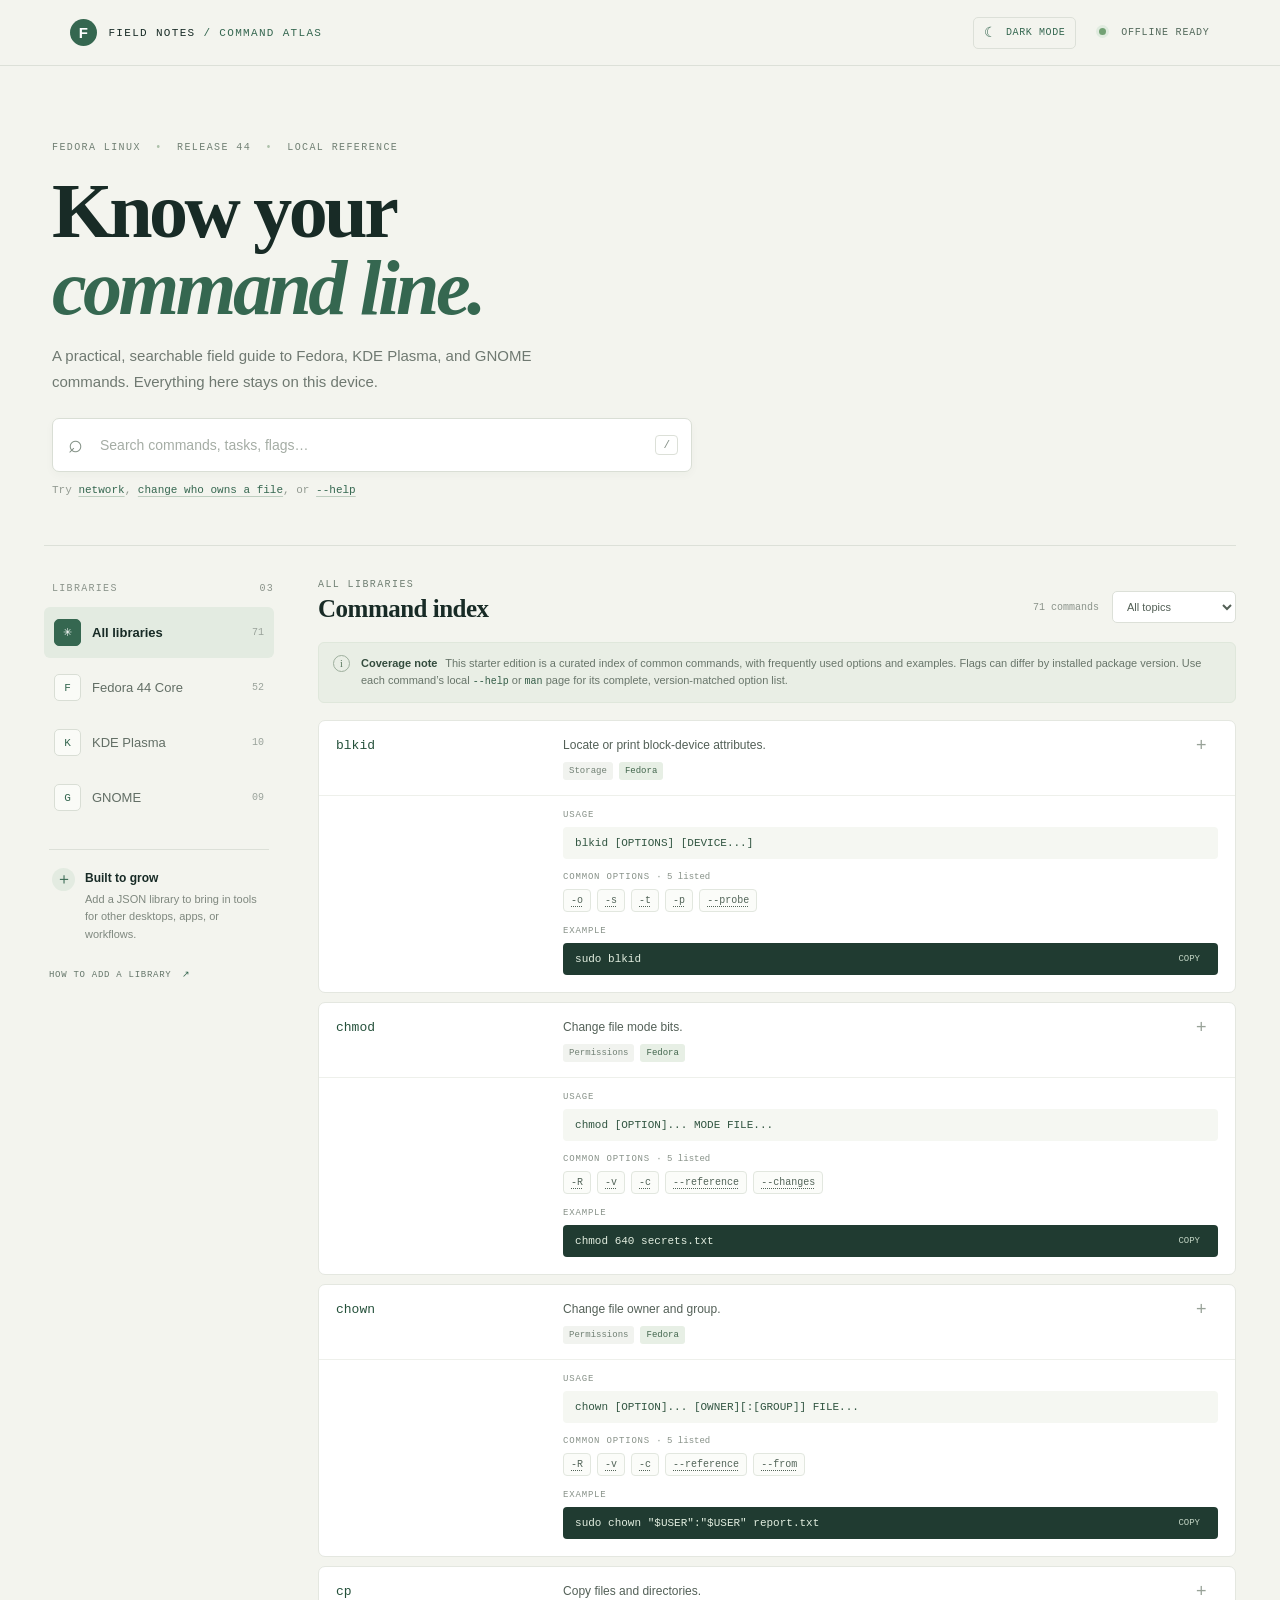
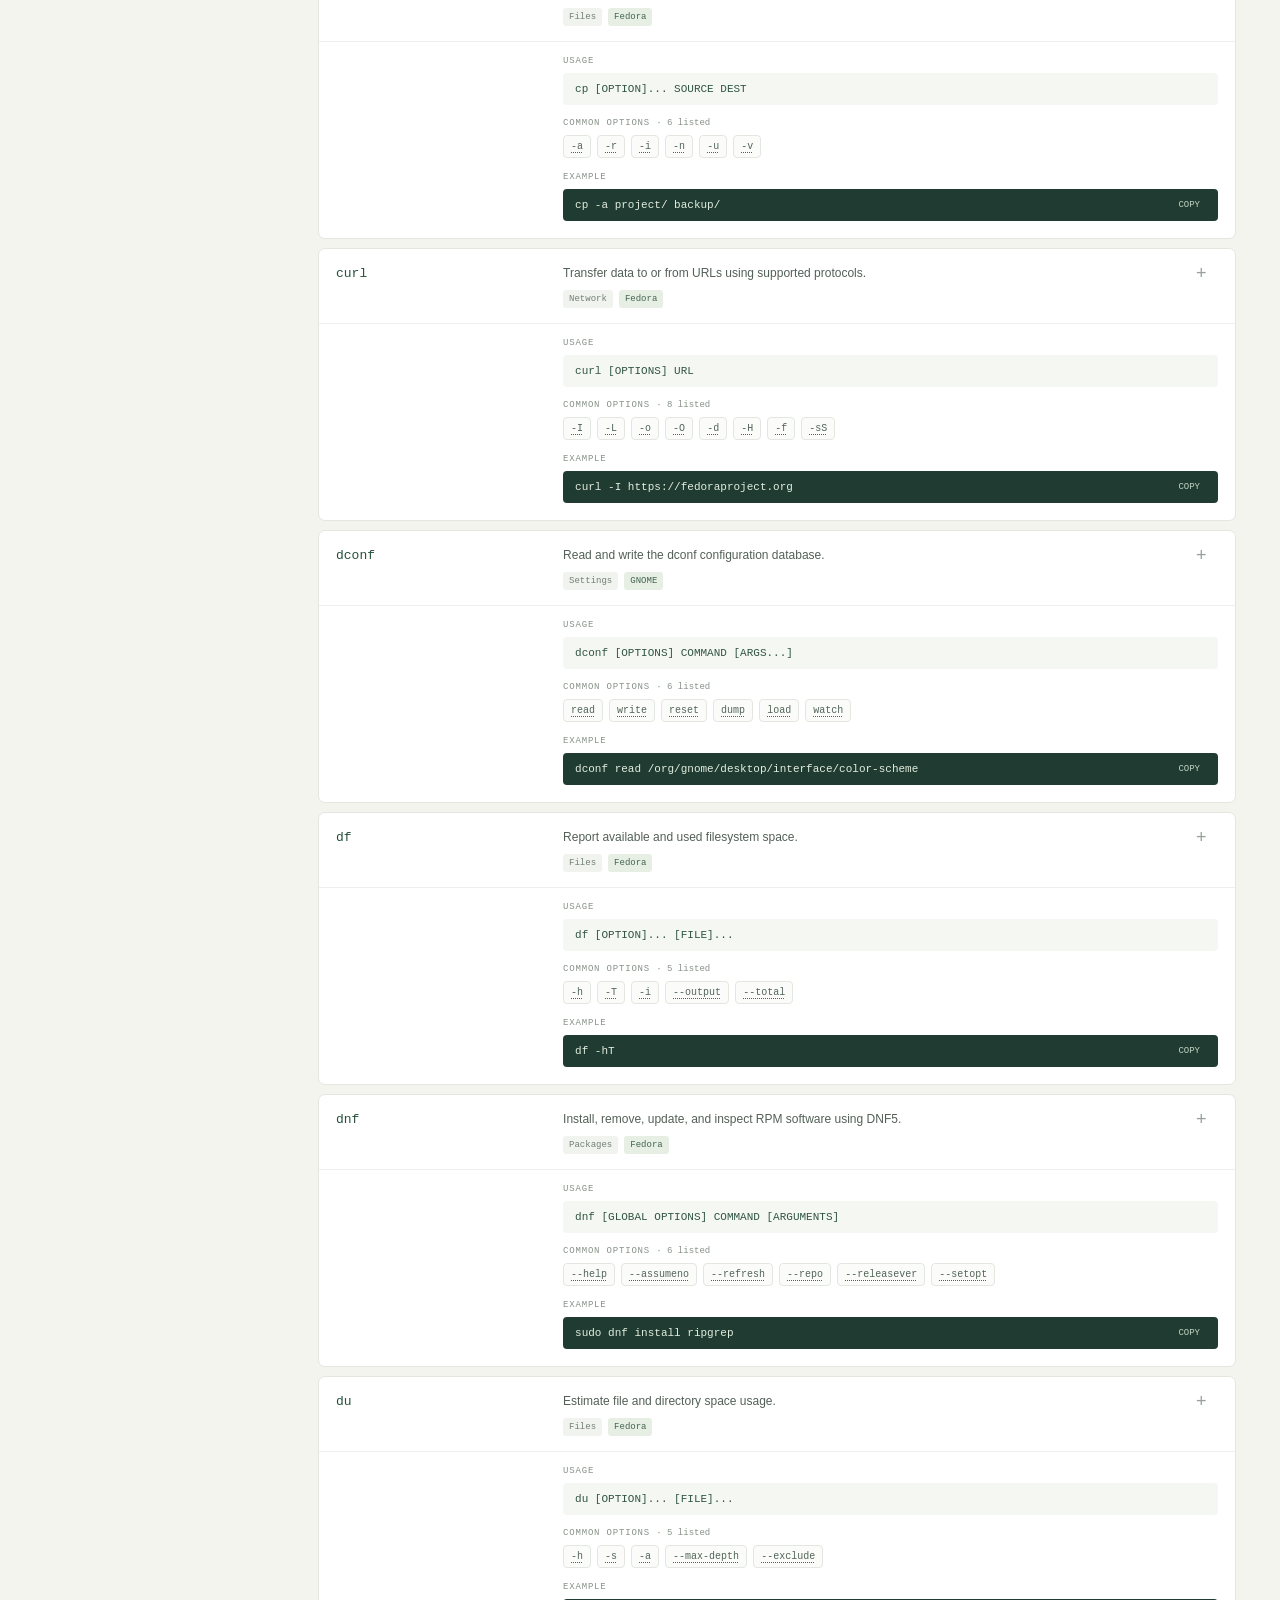
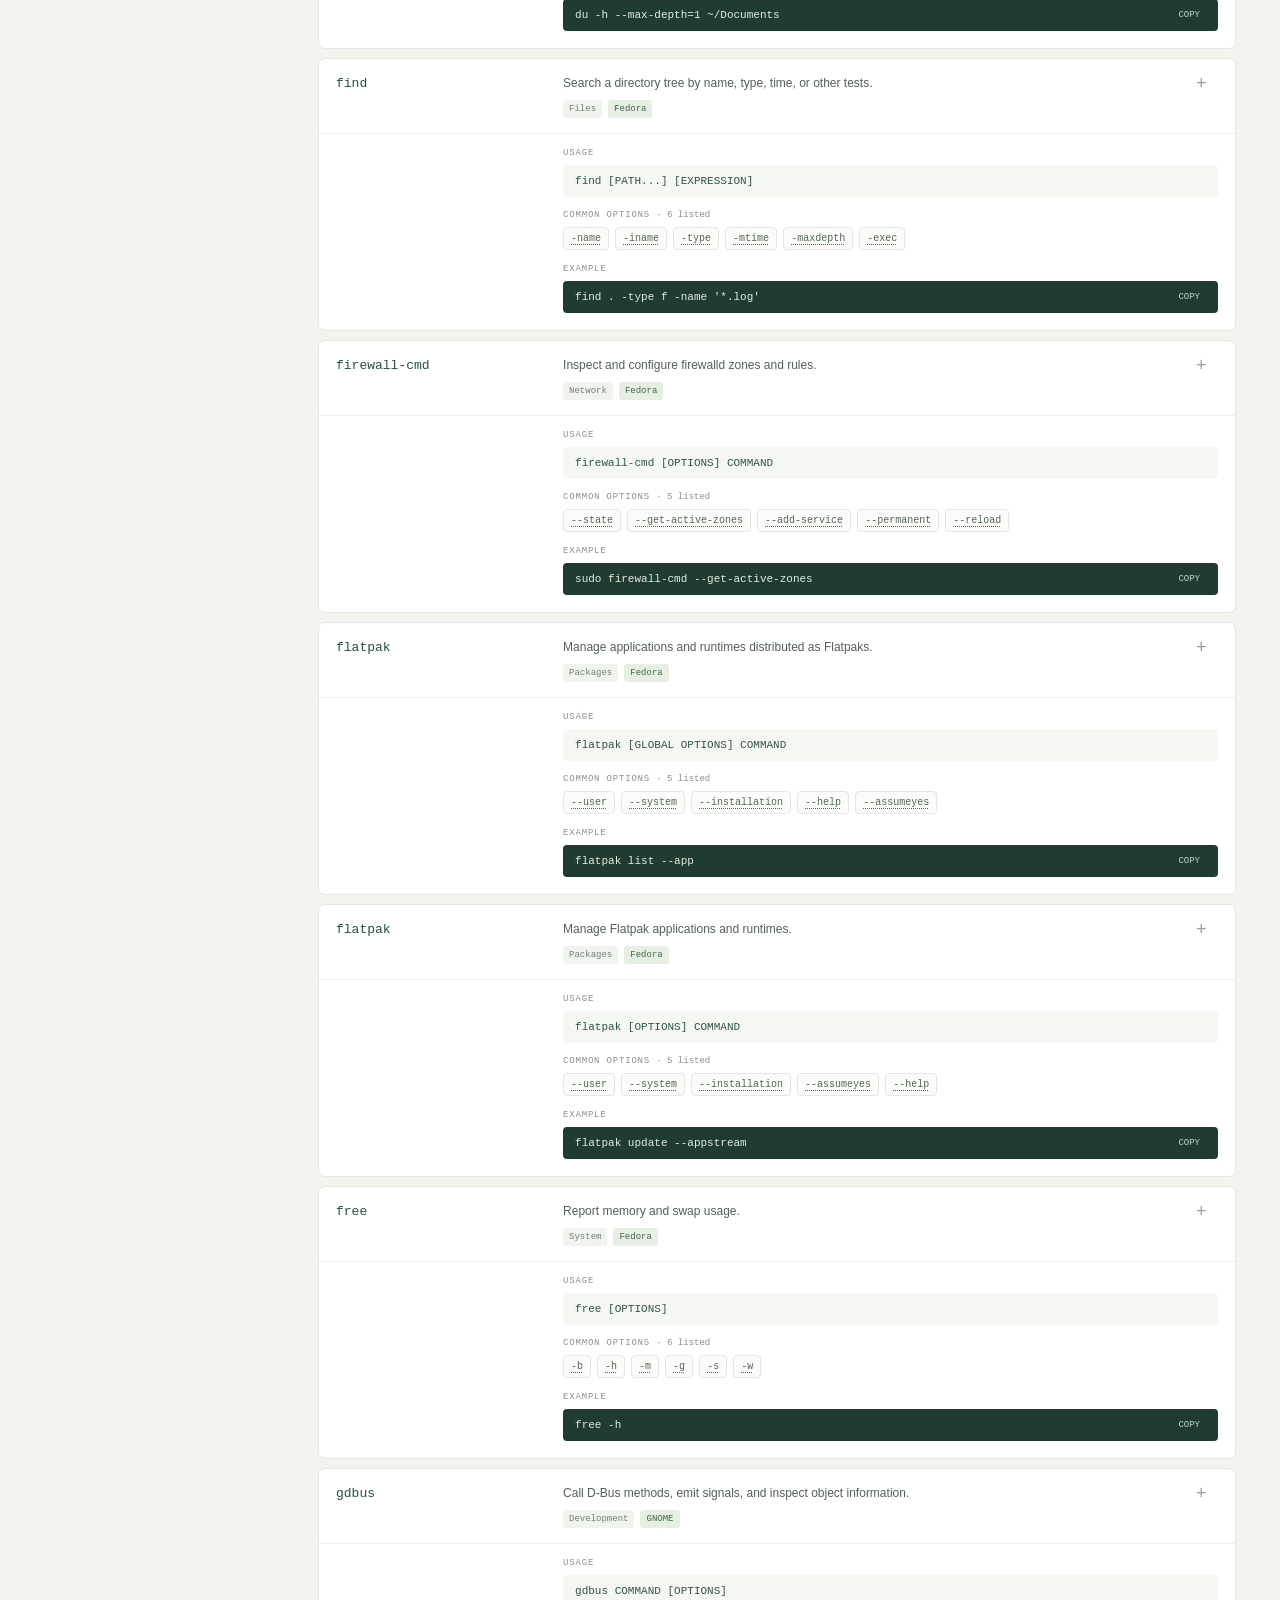
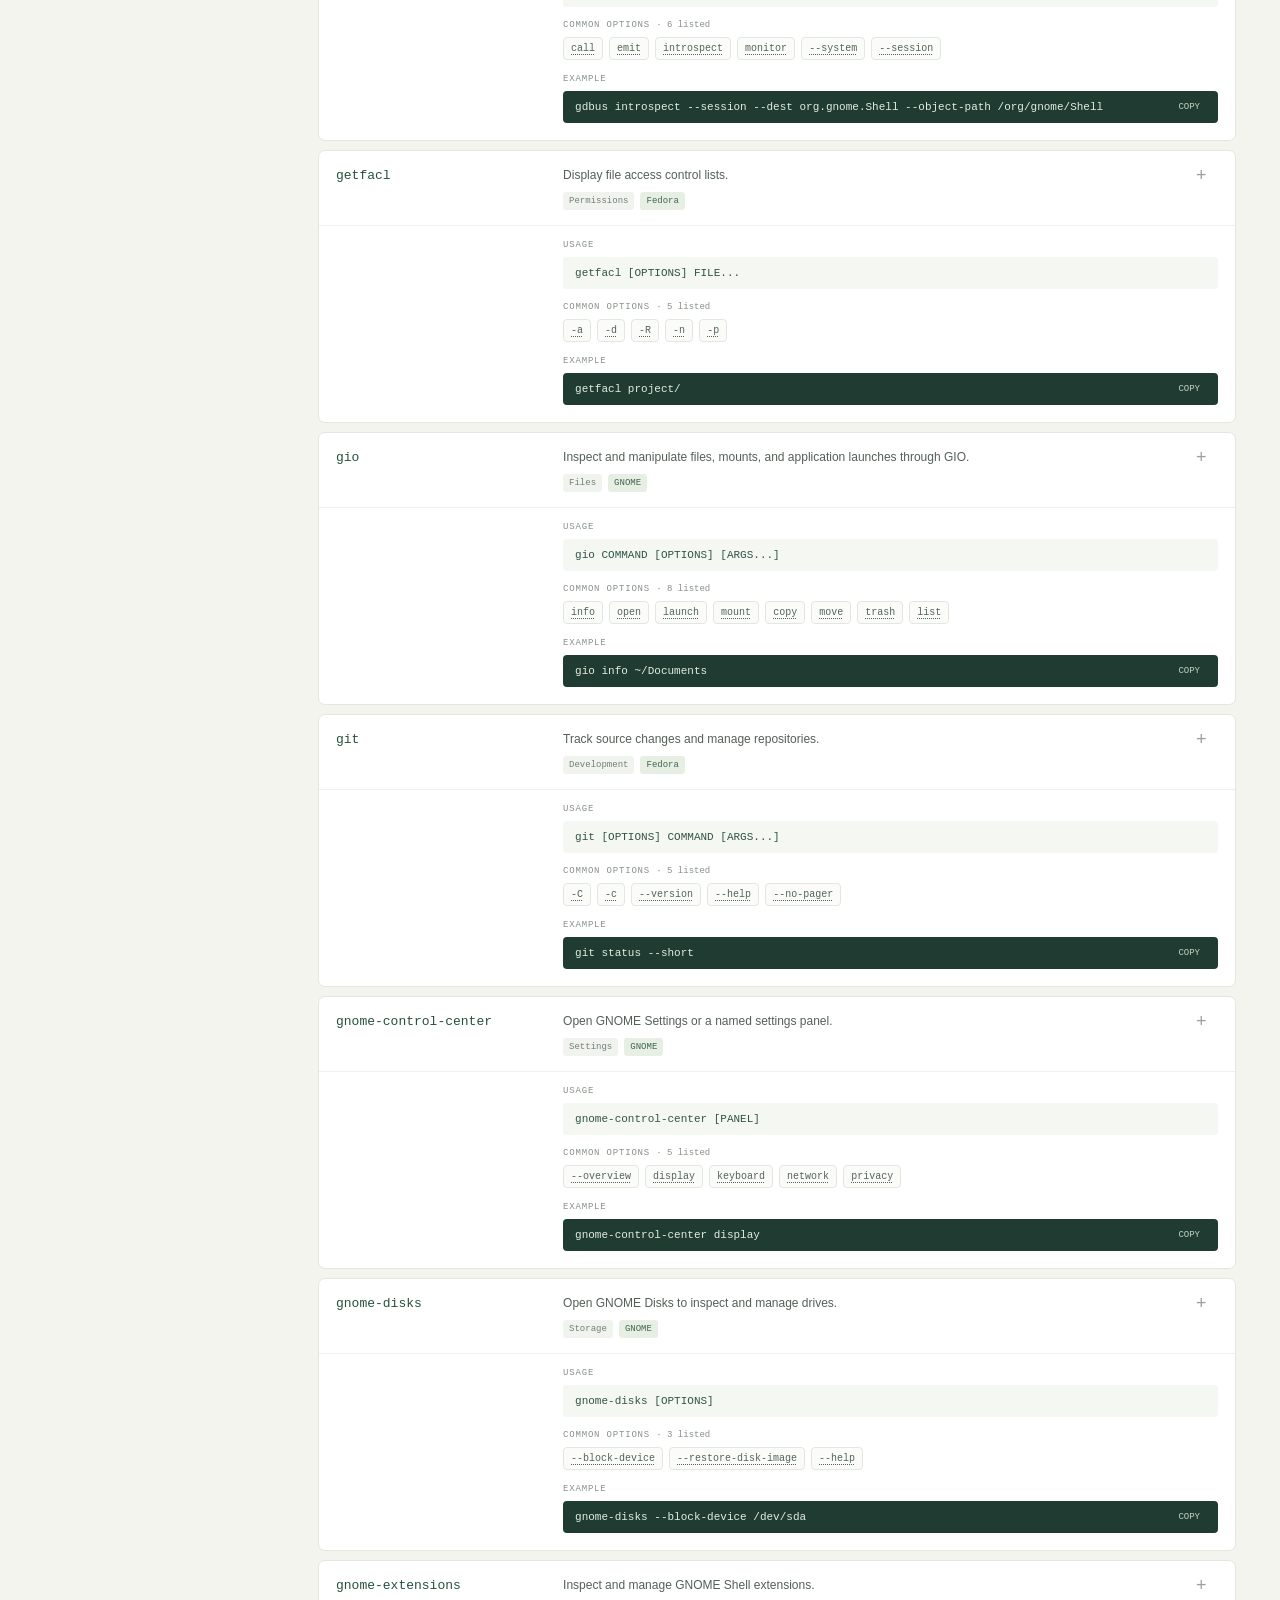
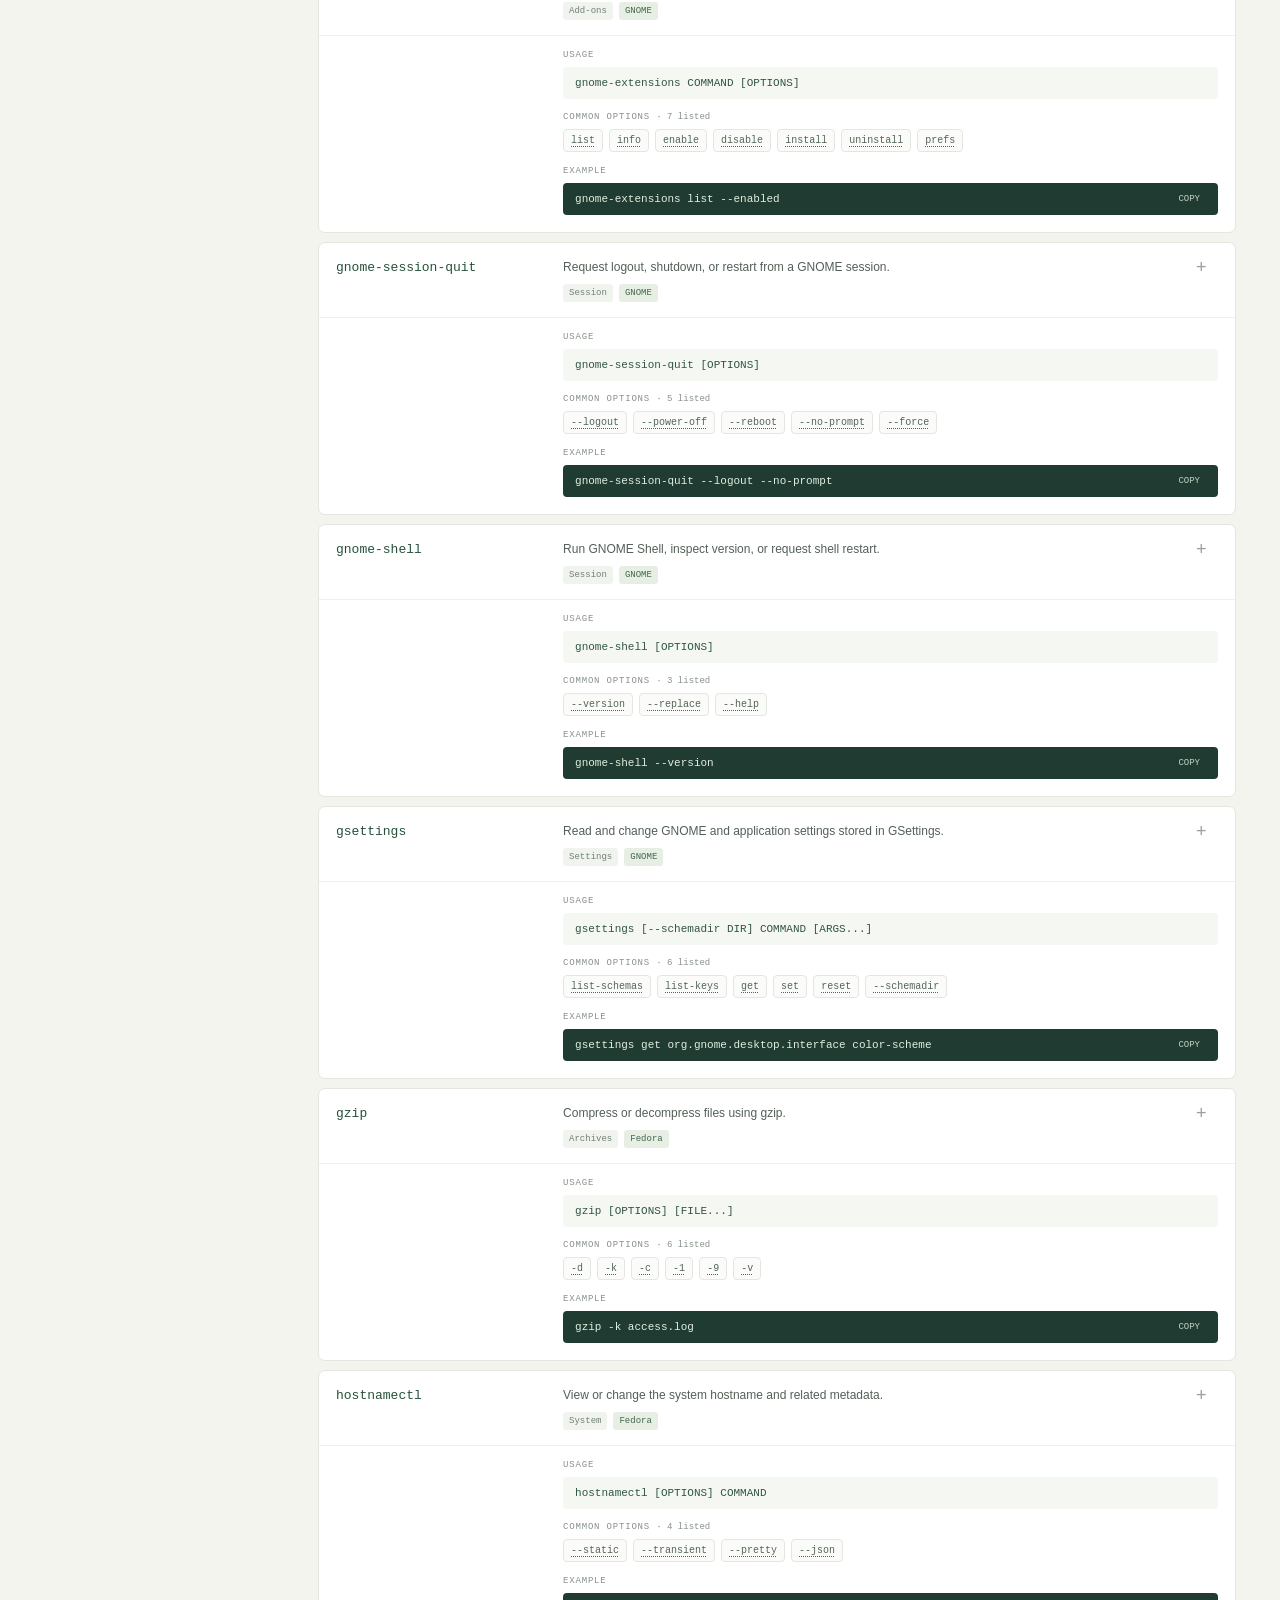
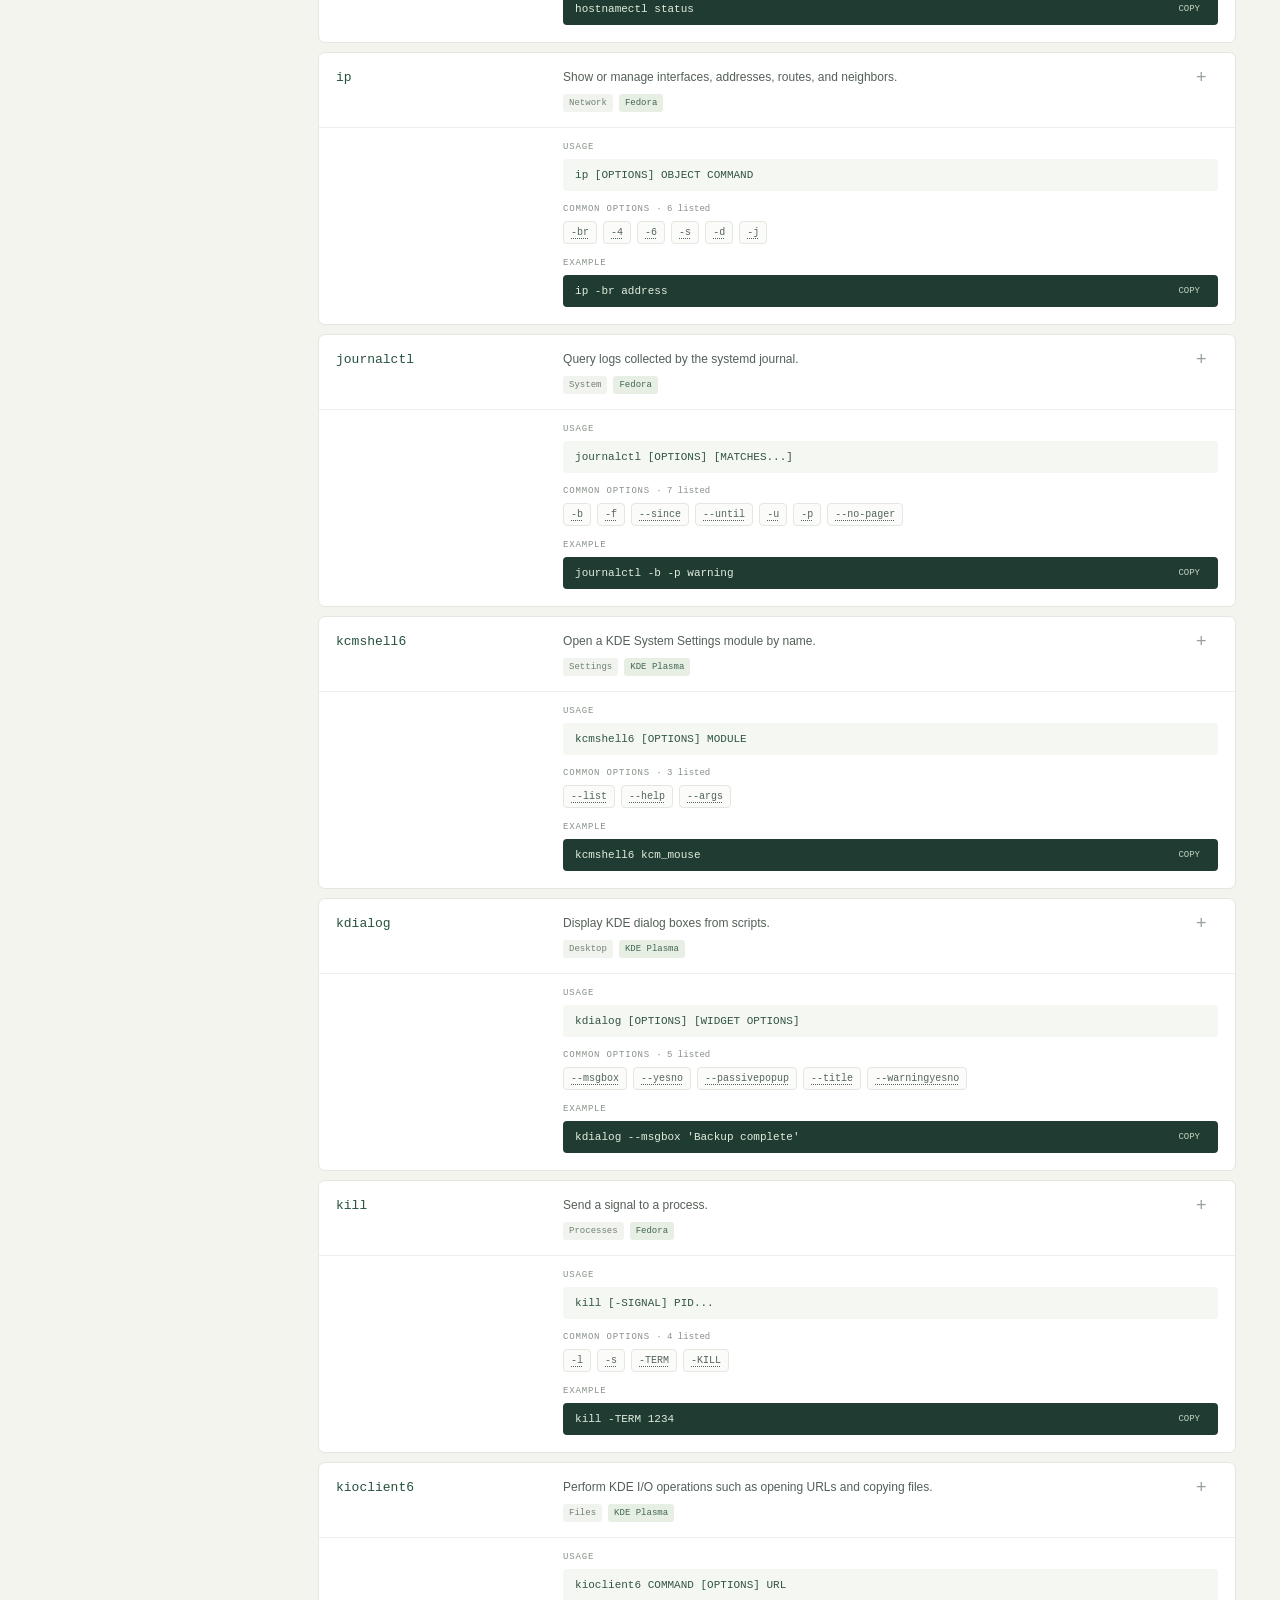
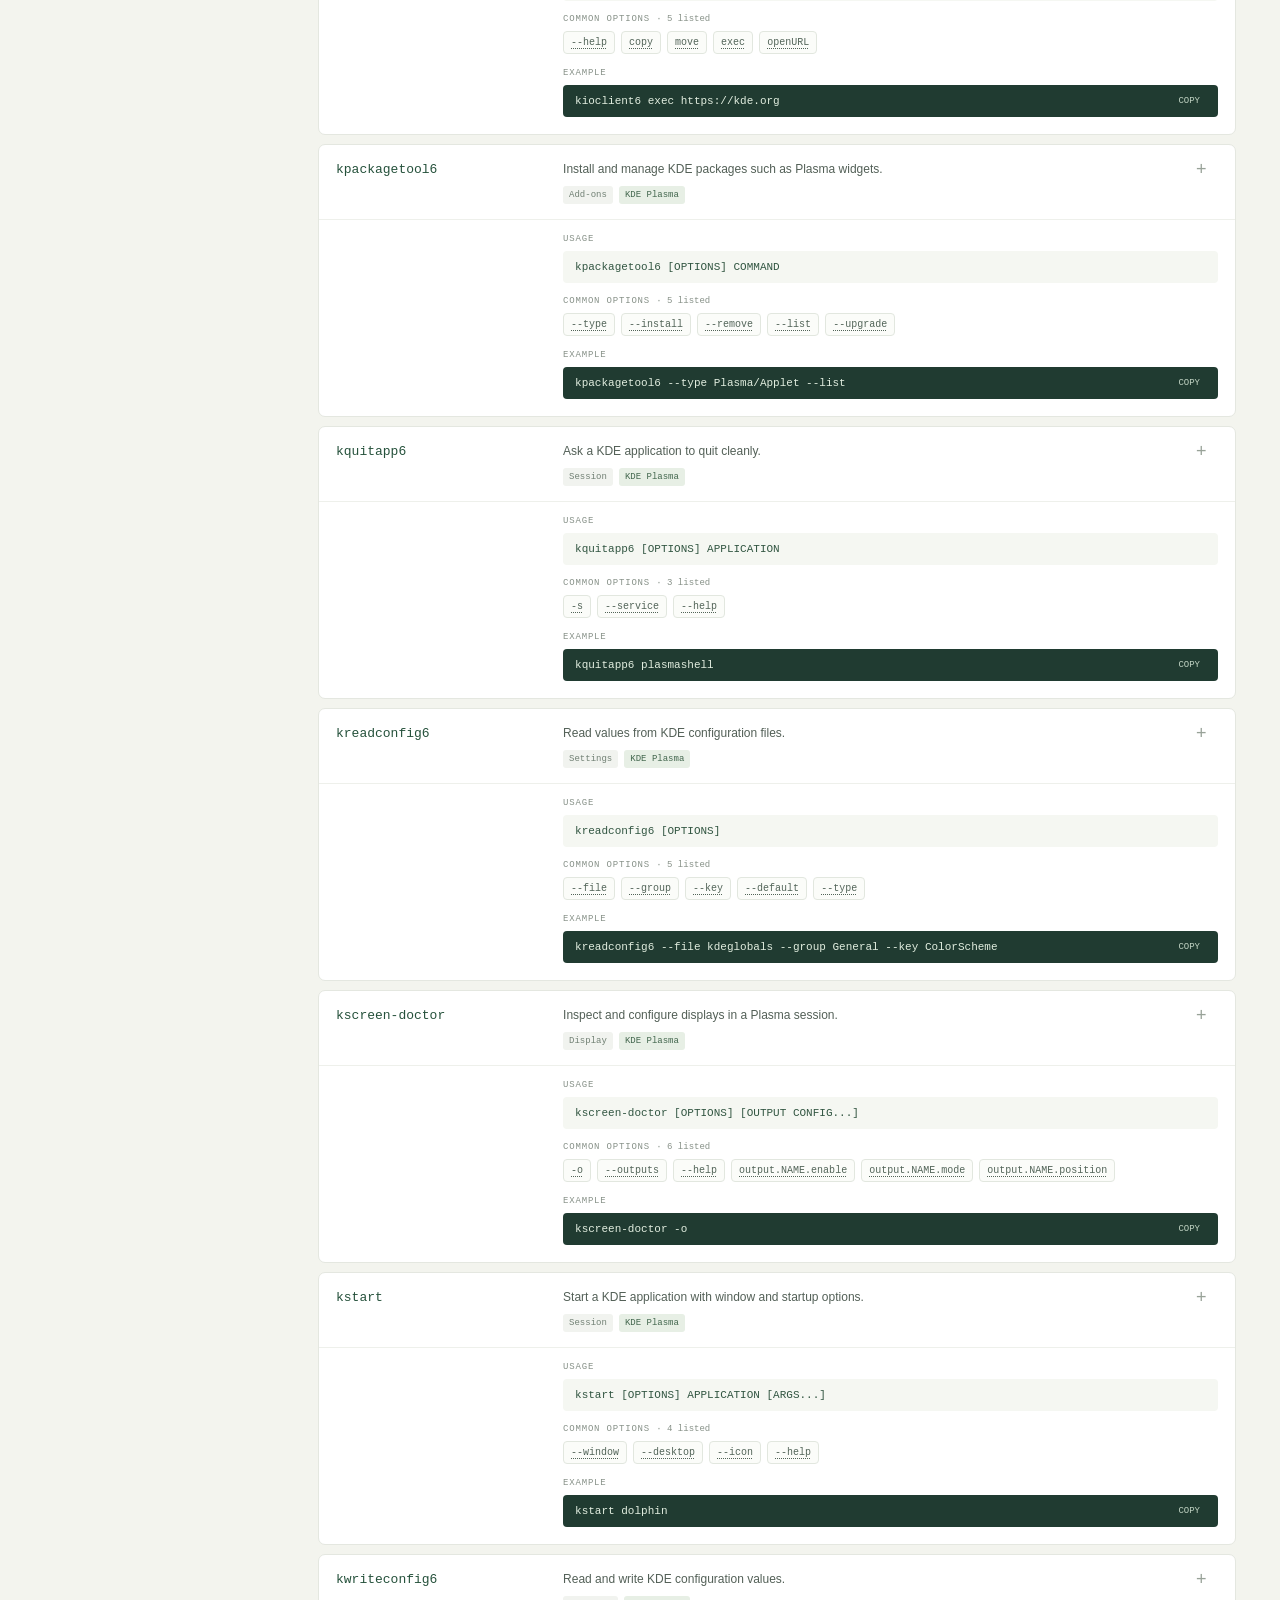
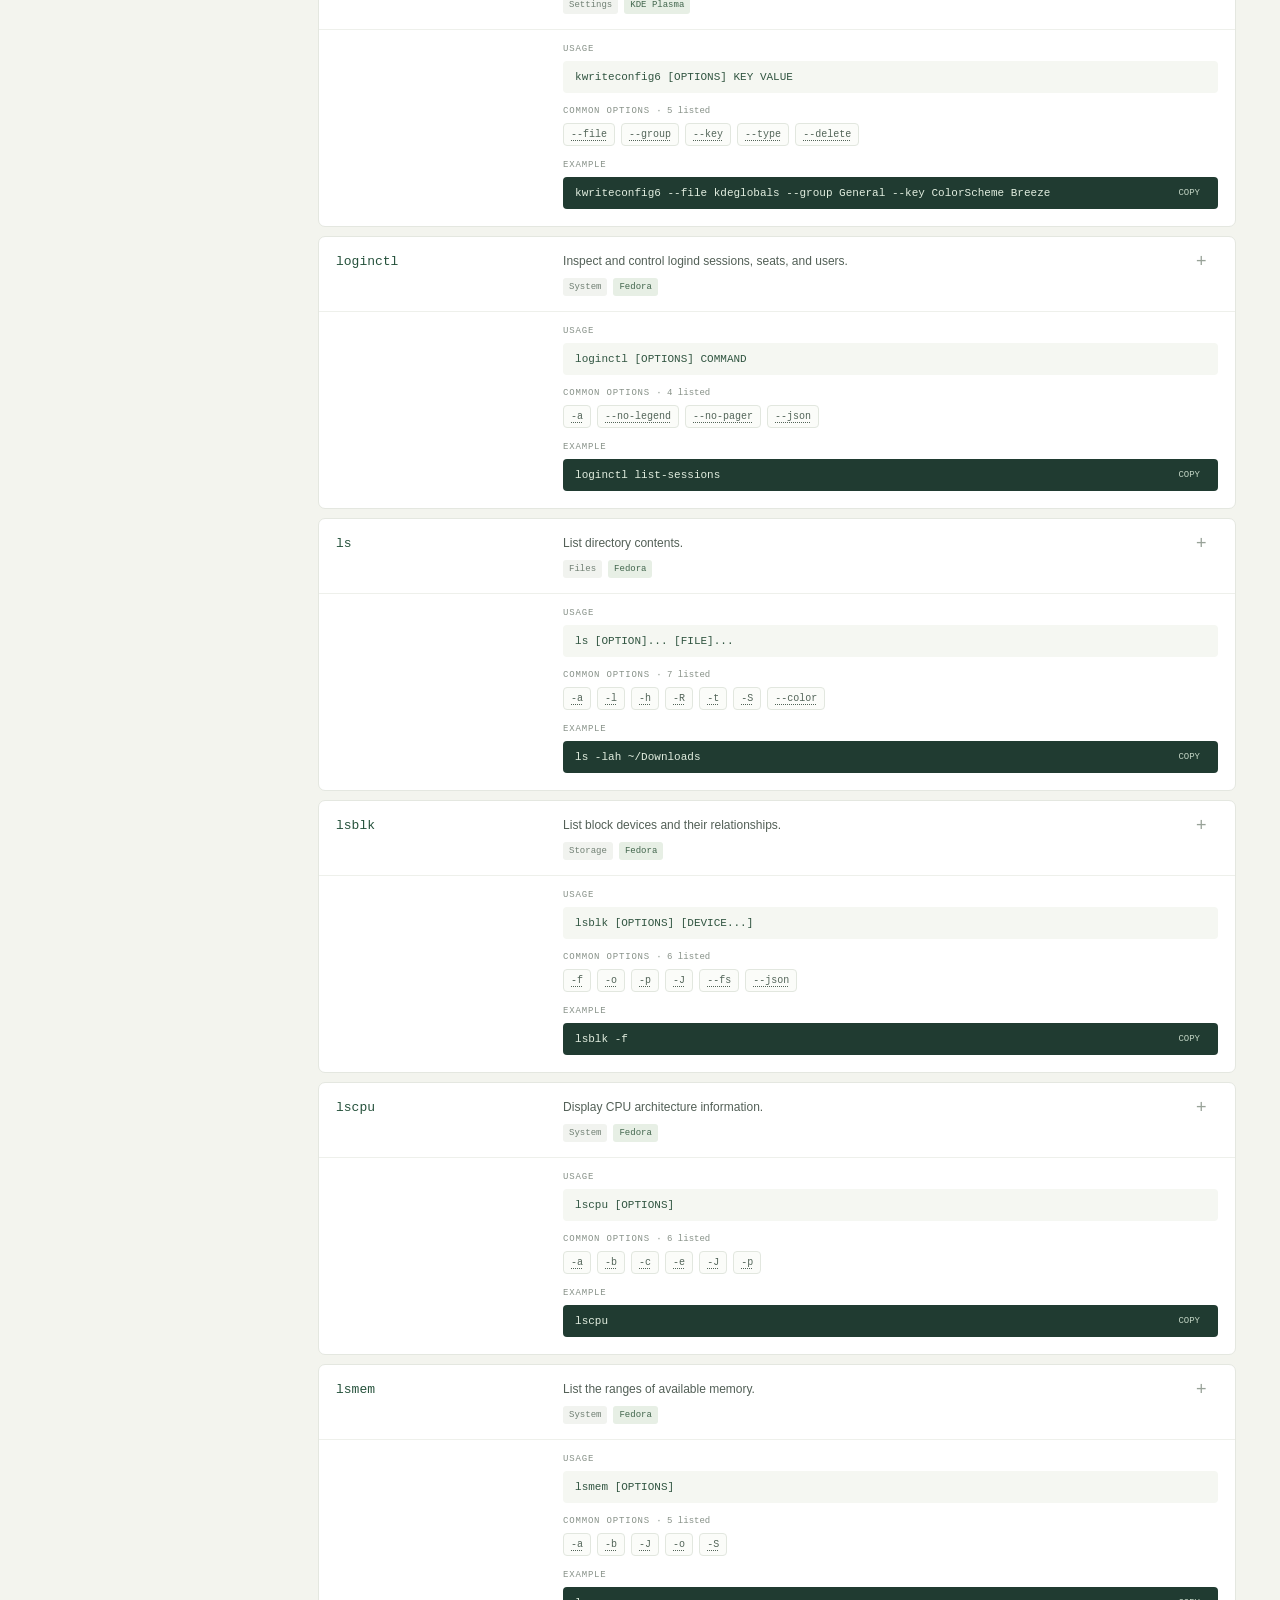
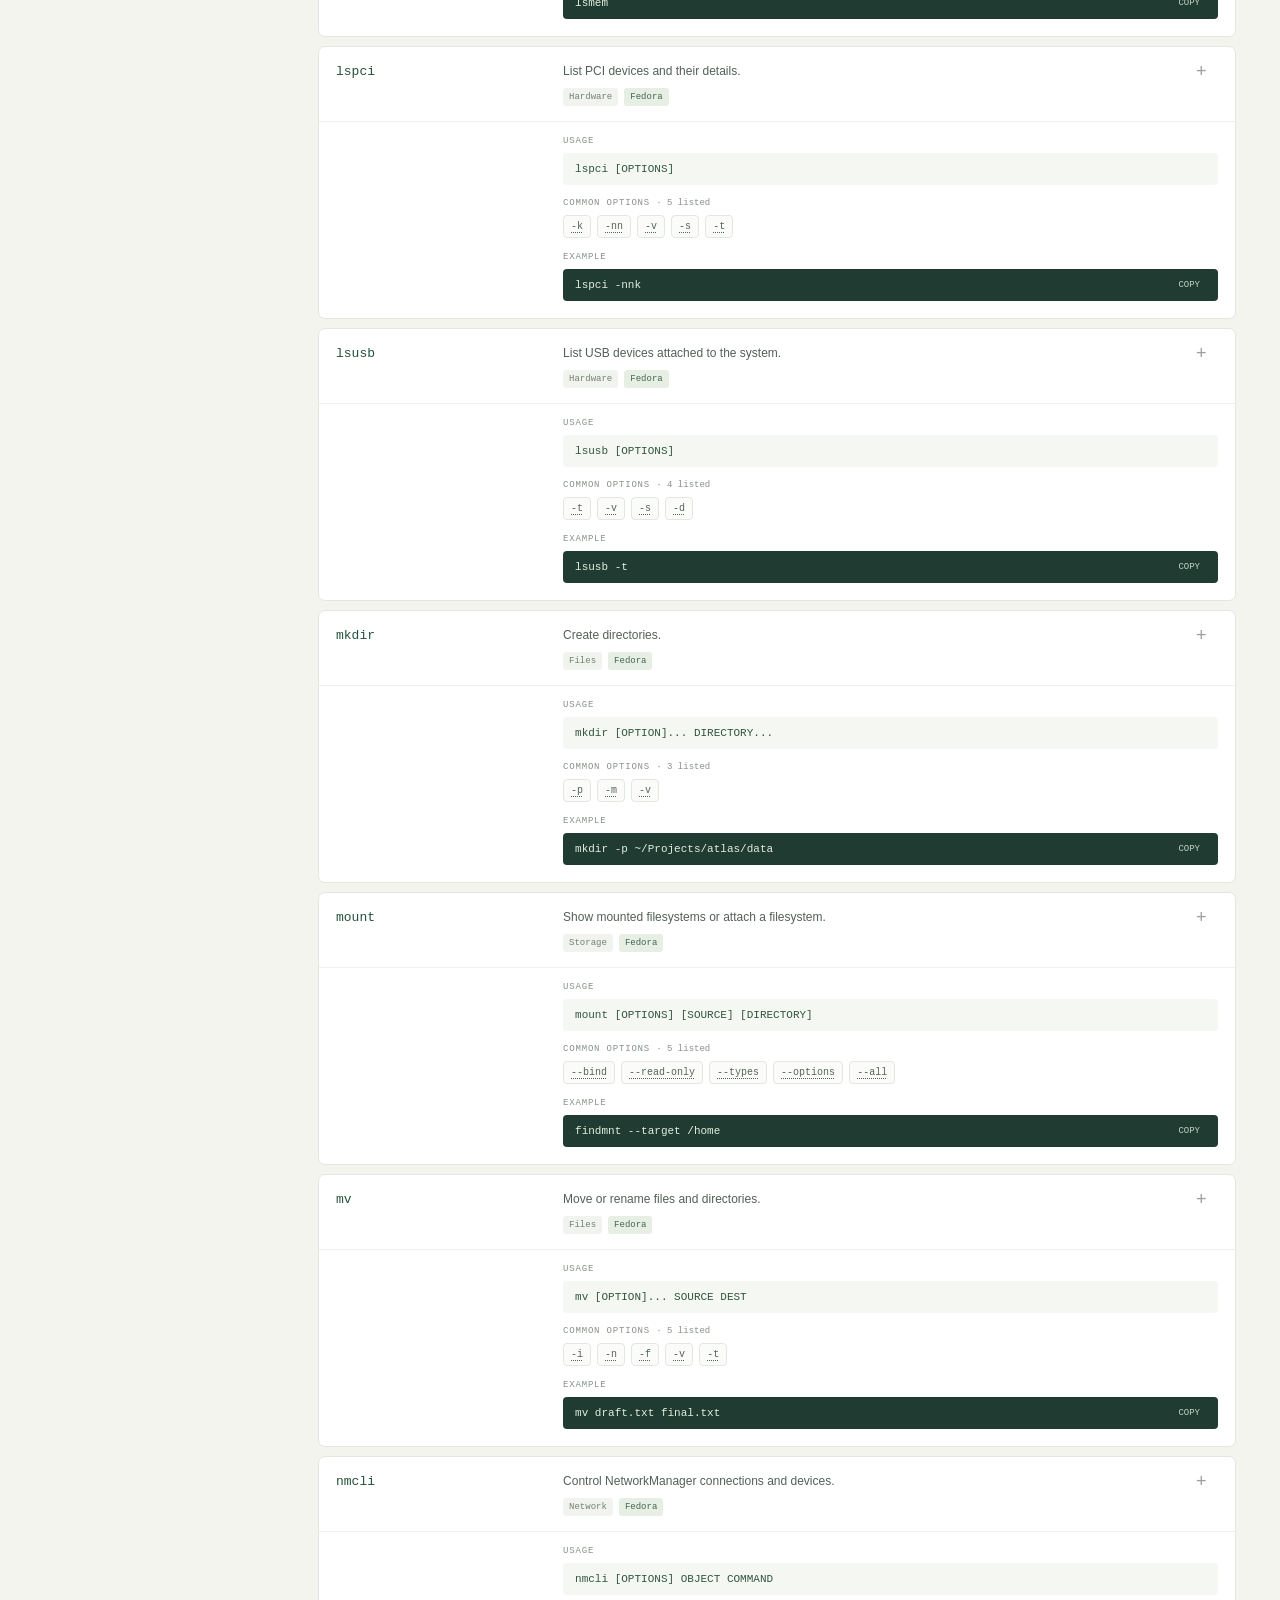
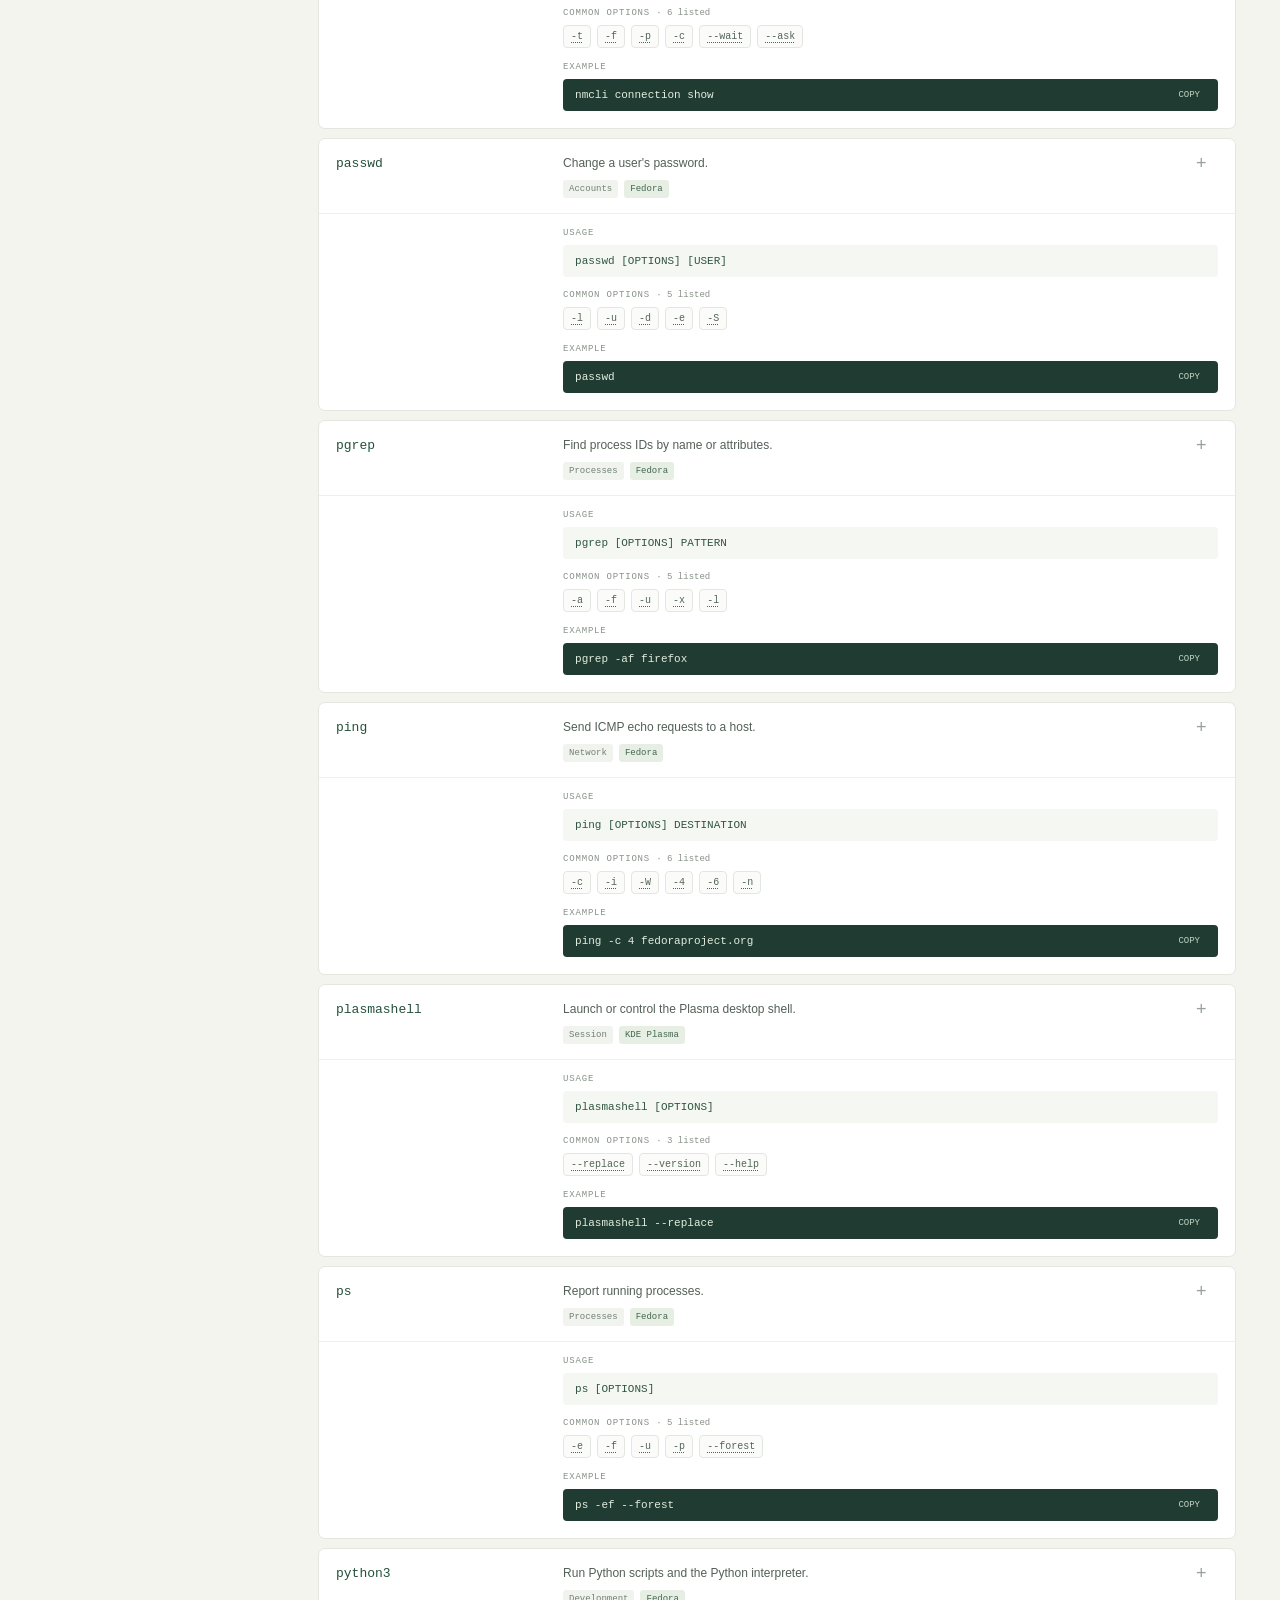
==== index.html @ 93e31380 "Create Fedora Command Atlas" ====
<!doctype html>
<html lang="en">
<head>
  <meta charset="utf-8">
  <meta name="viewport" content="width=device-width,initial-scale=1">
  <meta name="theme-color" content="#f3f4ee">
  <title>Fedora Command Atlas</title>
  <link rel="stylesheet" href="styles.css">
</head>
<body>
  <header class="topbar">
    <a class="brand" href="#" aria-label="Fedora Command Atlas home"><span class="brand-mark">F</span><span>FIELD NOTES <b>/ COMMAND ATLAS</b></span></a>
    <div class="top-actions"><button id="theme-toggle" class="theme-toggle" type="button" aria-pressed="false"><span class="theme-icon" aria-hidden="true">☾</span><span id="theme-label">DARK MODE</span></button><div class="offline"><i></i> OFFLINE READY</div></div>
  </header>
  <main>
    <section class="intro">
      <div class="eyebrow">FEDORA LINUX <span>•</span> RELEASE 44 <span>•</span> LOCAL REFERENCE</div>
      <h1>Know your<br><em>command line.</em></h1>
      <p>A practical, searchable field guide to Fedora, KDE Plasma, and GNOME commands. Everything here stays on this device.</p>
      <div class="search-wrap"><span class="search-icon">⌕</span><input id="search" type="search" placeholder="Search commands, tasks, flags…" autocomplete="off" aria-label="Search commands"><kbd>/</kbd></div>
      <div class="search-hint">Try <button class="hint" data-query="network">network</button>, <button class="hint" data-query="change who owns a file">change who owns a file</button>, or <button class="hint" data-query="--help">--help</button></div>
    </section>
    <section class="workspace">
      <aside class="sidebar">
        <div class="side-label">LIBRARIES <span id="library-count"></span></div>
        <div id="library-list" class="library-list"></div>
        <div class="side-note"><span class="plus">＋</span><div><b>Built to grow</b><p>Add a JSON library to bring in tools for other desktops, apps, or workflows.</p></div></div>
        <a class="readme-link" href="README.md">HOW TO ADD A LIBRARY <span>↗</span></a>
      </aside>
      <section class="results-area">
        <div class="results-head"><div><div class="eyebrow" id="active-eyebrow">ALL LIBRARIES</div><h2 id="results-title">Command index</h2></div><div class="result-meta"><span id="result-count">0 commands</span><select id="category-filter" aria-label="Filter by category"><option value="">All topics</option></select></div></div>
        <div class="scope-note"><span>i</span><p><b>Coverage note</b> This starter edition is a curated index of common commands, with frequently used options and examples. Flags can differ by installed package version. Use each command’s local <code>--help</code> or <code>man</code> page for its complete, version-matched option list.</p></div>
        <div id="cards" class="cards" aria-live="polite"></div>
        <div id="empty" class="empty" hidden><span>⌕</span><h3>No commands found</h3><p>Try a shorter search or choose another library.</p></div>
        <footer>FEDORA COMMAND ATLAS <span>•</span> LOCAL REFERENCE, NO NETWORK REQUIRED</footer>
      </section>
    </section>
  </main>
  <script src="app.js"></script>
</body>
</html>
---- styles.css ----
:root{--paper:#f3f4ee;--ink:#182b26;--muted:#78827a;--line:#dce0d8;--green:#356750;--pale:#e5eee5;--mono:'DM Mono',monospace;--sans:'DM Sans',sans-serif}*{box-sizing:border-box}body{margin:0;background:var(--paper);color:var(--ink);font-family:var(--sans)}.topbar{height:66px;border-bottom:1px solid var(--line);display:flex;align-items:center;justify-content:space-between;padding:0 5.5vw}.brand{display:flex;gap:11px;align-items:center;color:var(--ink);text-decoration:none;font:500 11px var(--mono);letter-spacing:.12em}.brand b{color:var(--green);font-weight:500}.brand-mark{width:27px;height:27px;display:grid;place-items:center;background:var(--green);color:white;border-radius:50%;font:700 15px var(--sans)}.offline{font:10px var(--mono);letter-spacing:.08em;color:#53695b}.offline i{display:inline-block;width:7px;height:7px;background:#72a174;border-radius:50%;margin-right:8px;box-shadow:0 0 0 3px #e0ebdf}main{max-width:1260px;margin:auto;padding:0 34px}.intro{padding:76px 8px 49px;max-width:730px}.eyebrow{font:10px var(--mono);letter-spacing:.14em;color:#718074}.eyebrow span{color:#adc1aa;margin:0 7px}h1{font:600 clamp(50px,7vw,78px)/.99 'Playfair Display',Georgia,serif;letter-spacing:-.045em;margin:19px 0 17px}h1 em{color:var(--green)}.intro>p{font-size:15px;line-height:1.7;color:#6f7971;max-width:495px;margin-bottom:24px}.search-wrap{height:54px;background:#fff;border:1px solid #d9ded5;border-radius:7px;display:flex;align-items:center;max-width:640px;box-shadow:0 3px 10px #20332808}.search-icon{font-size:25px;color:#829085;padding:0 15px 3px}.search-wrap input{border:0;outline:0;flex:1;height:100%;font:14px var(--sans);color:var(--ink);background:transparent}.search-wrap input::placeholder{color:#a5ada5}.search-wrap kbd{margin-right:13px;font:11px var(--mono);border:1px solid var(--line);padding:3px 7px;border-radius:4px;color:#859087}.search-hint{font:11px var(--mono);color:#929a91;margin-top:12px}.hint{border:0;padding:0;background:none;color:var(--green);font:inherit;cursor:pointer;text-decoration:underline;text-decoration-color:#bdcdbf;text-underline-offset:3px}.workspace{border-top:1px solid var(--line);display:grid;grid-template-columns:230px minmax(0,1fr);gap:44px;padding-top:33px}.sidebar{padding-top:4px}.side-label{font:10px var(--mono);letter-spacing:.13em;color:#8b948b;margin:0 0 13px 8px;display:flex;justify-content:space-between}.library-list{display:grid;gap:4px}.library-button{width:100%;text-align:left;border:0;background:transparent;border-radius:6px;padding:12px 10px;display:flex;align-items:center;gap:11px;color:#626e65;cursor:pointer;font:13px var(--sans)}.library-button:hover{background:#e9ece5}.library-button.active{background:#e3ebe1;color:var(--ink);font-weight:600}.lib-icon{width:27px;height:27px;border:1px solid #d9ded5;border-radius:5px;display:grid;place-items:center;background:#fafbf7;color:var(--green);font:11px var(--mono)}.library-button.active .lib-icon{background:var(--green);border-color:var(--green);color:white}.lib-count{margin-left:auto;font:10px var(--mono);color:#9aa39b}.side-note{display:flex;gap:10px;border-top:1px solid var(--line);margin:26px 5px 15px;padding:18px 3px 0}.plus{width:23px;height:23px;display:grid;place-items:center;color:var(--green);background:#e3ebe1;border-radius:50%;flex:none}.side-note b{font-size:12px}.side-note p{font-size:11px;line-height:1.55;color:#7f887f;margin:5px 0}.readme-link{margin:0 5px;color:#65766a;text-decoration:none;font:9px var(--mono);letter-spacing:.08em}.readme-link span{color:var(--green);margin-left:4px}.results-area{min-width:0}.results-head{display:flex;justify-content:space-between;align-items:end;margin-bottom:19px}.results-head h2{font:600 25px 'Playfair Display',Georgia,serif;letter-spacing:-.02em;margin:5px 0 0}.result-meta{display:flex;align-items:center;gap:13px;color:#8a938a;font:10px var(--mono)}select{font:11px var(--sans);background:#fff;color:#536056;border:1px solid var(--line);padding:8px 27px 8px 10px;border-radius:5px;outline:none}.scope-note{display:flex;gap:11px;padding:12px 14px;background:#e9eee5;border:1px solid #dfe7db;border-radius:6px;margin-bottom:17px}.scope-note>span{width:17px;height:17px;display:grid;place-items:center;border:1px solid #9eaf9d;border-radius:50%;font:10px Georgia;color:#56735b;flex:none}.scope-note p{font-size:11px;line-height:1.55;color:#68756a;margin:0}.scope-note b{color:#344c3e;margin-right:5px}.scope-note code{font:10px var(--mono);color:#355d48}.cards{display:grid;gap:9px}.command-card{background:#fff;border:1px solid #e4e7e0;border-radius:7px;overflow:hidden;transition:border-color .15s}.command-card:hover{border-color:#bdcbbc}.card-main{padding:15px 17px;display:grid;grid-template-columns:minmax(125px, .34fr) minmax(0,1fr) 22px;gap:18px;align-items:start;cursor:pointer}.command-name{font:500 13px var(--mono);color:#25513b;padding-top:2px}.command-info{min-width:0}.command-desc{font-size:12px;color:#536057;line-height:1.5}.badges{display:flex;gap:6px;margin-top:8px;flex-wrap:wrap}.badge{font:9px var(--mono);color:#718074;background:#f1f3ef;border-radius:3px;padding:4px 6px}.badge.platform{background:#e7efe5;color:#42664d}.expand{color:#98a298;font-size:18px;line-height:1}.card-detail{padding:0 17px 17px 17px;display:grid;grid-template-columns:minmax(120px,.34fr) minmax(0,1fr) 22px;gap:18px;border-top:1px solid #eef0eb}.detail-content{grid-column:2/4;padding-top:14px}.detail-label{font:9px var(--mono);letter-spacing:.09em;color:#879188;margin:0 0 7px}.usage{padding:10px 12px;background:#f5f7f2;border-radius:4px;font:11px var(--mono);color:#315541;overflow-wrap:anywhere;margin-bottom:13px}.flag-list{display:flex;flex-wrap:wrap;gap:6px;margin-bottom:14px}.flag{font:10px var(--mono);padding:5px 7px;border:1px solid #e2e7df;border-radius:4px;color:#526458;background:#fbfcf9}.example{display:flex;align-items:center;gap:10px;background:#203b31;border-radius:4px;padding:10px 12px;color:#e2eee0;font:11px var(--mono);overflow:auto}.example code{white-space:pre}.copy{margin-left:auto;color:#c3d5c5;border:0;background:transparent;font:9px var(--mono);cursor:pointer}.copy:hover{color:#fff}.empty{text-align:center;padding:65px 0;color:#859087}.empty>span{font-size:36px}.empty h3{font:600 22px 'Playfair Display',Georgia,serif;color:#47564a;margin:8px}.empty p{font-size:12px}footer{border-top:1px solid var(--line);margin-top:35px;padding:18px 0 27px;color:#a0a79f;font:9px var(--mono);letter-spacing:.1em}footer span{color:#72a174;margin:0 7px}@media(max-width:760px){main{padding:0 20px}.topbar{padding:0 20px}.intro{padding:54px 2px 35px}.workspace{grid-template-columns:1fr;gap:22px}.sidebar{padding:0}.library-list{display:flex;overflow:auto;padding-bottom:3px}.library-button{width:auto;flex:none;padding:8px}.lib-count{display:none}.side-label{margin-bottom:7px}.side-note,.readme-link{display:none}.results-head{align-items:start;gap:12px}.results-meta{flex-direction:column}.card-main{grid-template-columns:110px minmax(0,1fr) 15px;gap:10px;padding:13px}.card-detail{grid-template-columns:110px minmax(0,1fr) 15px;gap:10px;padding:0 13px 13px}.detail-content{grid-column:2/4}.result-meta{display:grid;justify-items:end;gap:7px}.results-head h2{font-size:22px}.scope-note{padding:10px}.command-name{font-size:11px}}@media(max-width:430px){.card-main{grid-template-columns:1fr 16px}.command-name{grid-column:1}.command-info{grid-column:1}.expand{grid-column:2;grid-row:1}.card-detail{grid-template-columns:1fr}.detail-content{grid-column:1}.result-meta #result-count{font-size:9px}.result-meta select{max-width:112px}}

/* Theme control */
.top-actions{display:flex;align-items:center;gap:23px}.theme-toggle{display:flex;align-items:center;gap:8px;padding:8px 10px;border:1px solid var(--line);border-radius:5px;background:transparent;color:var(--green);font:10px var(--mono);letter-spacing:.06em;cursor:pointer}.theme-toggle:hover{background:#e9ece5}.theme-icon{font-size:14px;line-height:1}.theme-toggle:focus-visible{outline:2px solid var(--green);outline-offset:2px}
body[data-theme="terminal"]{--paper:#080d0a;--ink:#b7e5be;--muted:#75a77a;--line:#243a29;--green:#68f078;--pale:#112116;background:var(--paper);color:var(--ink)}
body[data-theme="terminal"] .topbar{border-color:var(--line)}body[data-theme="terminal"] .brand,body[data-theme="terminal"] .brand b,body[data-theme="terminal"] .theme-toggle{color:#8df69a}body[data-theme="terminal"] .brand-mark{background:#174f25;color:#9effa4;border:1px solid #3f9e4c}body[data-theme="terminal"] .offline{color:#7bab80}body[data-theme="terminal"] .offline i{background:#61ed72;box-shadow:0 0 0 3px #182b1b}body[data-theme="terminal"] .eyebrow{color:#79ae80}body[data-theme="terminal"] .eyebrow span{color:#bd963a}body[data-theme="terminal"] h1 em{color:#79ef80}body[data-theme="terminal"] .intro>p,body[data-theme="terminal"] .search-hint{color:#8eaa91}body[data-theme="terminal"] .search-wrap{background:#0c140e;border-color:#304b34;box-shadow:0 3px 12px #0008}body[data-theme="terminal"] .search-wrap input{color:#c4f4c8}body[data-theme="terminal"] .search-wrap input::placeholder,body[data-theme="terminal"] .search-icon{color:#6d9772}body[data-theme="terminal"] .search-wrap kbd{border-color:#35503a;color:#91b296}body[data-theme="terminal"] .hint{color:#a8e59e;text-decoration-color:#567957}body[data-theme="terminal"] .workspace{border-color:var(--line)}body[data-theme="terminal"] .side-label,body[data-theme="terminal"] .lib-count,body[data-theme="terminal"] .result-meta{color:#77917b}body[data-theme="terminal"] .library-button{color:#98b49a}body[data-theme="terminal"] .library-button:hover{background:#111d14}body[data-theme="terminal"] .library-button.active{background:#14271a;color:#c5f4c8}body[data-theme="terminal"] .lib-icon{background:#0c140e;border-color:#304b34;color:#8cf195}body[data-theme="terminal"] .library-button.active .lib-icon{background:#1b5929;border-color:#51b95d;color:#bcffc0}body[data-theme="terminal"] .side-note{border-color:var(--line)}body[data-theme="terminal"] .plus{background:#16301b;color:#8df69a}body[data-theme="terminal"] .side-note p{color:#839d87}body[data-theme="terminal"] .readme-link{color:#a3c1a5}body[data-theme="terminal"] .readme-link span{color:#edbf55}body[data-theme="terminal"] .results-head h2{color:#d0f2d1}body[data-theme="terminal"] select{background:#0c140e;color:#a9cbaa;border-color:#304b34}body[data-theme="terminal"] .scope-note{background:#111d14;border-color:#2b462f}body[data-theme="terminal"] .scope-note>span{border-color:#54865a;color:#a4d6a2}body[data-theme="terminal"] .scope-note p{color:#9ab19b}body[data-theme="terminal"] .scope-note b{color:#c6e7bc}body[data-theme="terminal"] .scope-note code{color:#f0c45c}body[data-theme="terminal"] .command-card{background:#0d1510;border-color:#263d2a}body[data-theme="terminal"] .command-card:hover{border-color:#4b8151}body[data-theme="terminal"] .command-name{color:#8ff697}body[data-theme="terminal"] .command-desc{color:#abc7ac}body[data-theme="terminal"] .badge{background:#172219;color:#9ab49b}body[data-theme="terminal"] .badge.platform{background:#18301d;color:#a7e5a2}body[data-theme="terminal"] .expand{color:#82a986}body[data-theme="terminal"] .card-detail{border-color:#263b2a}body[data-theme="terminal"] .detail-label{color:#86a188}body[data-theme="terminal"] .usage{background:#111e14;color:#c2f0c1}body[data-theme="terminal"] .flag{background:#101a12;border-color:#2c4430;color:#b2d1b2}body[data-theme="terminal"] .example{background:#050906;color:#9bf1a2;border:1px solid #25432a}body[data-theme="terminal"] .copy{color:#efc464}body[data-theme="terminal"] .copy:hover{color:#ffe3a0}body[data-theme="terminal"] .empty{color:#7e9d82}body[data-theme="terminal"] .empty h3{color:#c5e9c7}body[data-theme="terminal"] footer{border-color:var(--line);color:#718b74}body[data-theme="terminal"] footer span{color:#e3bb55}body[data-theme="terminal"] .theme-toggle:hover{background:#142218}
@media(max-width:760px){.top-actions{gap:10px}.theme-toggle{padding:7px}.theme-toggle #theme-label{font-size:9px}}@media(max-width:430px){.top-actions{gap:7px}.offline{font-size:8px}.theme-toggle{gap:5px;font-size:9px}}
/* Option explanations appear on hover and keyboard focus. */
.command-card{overflow:visible}.flag{position:relative;cursor:help;text-decoration:underline;text-decoration-style:dotted;text-underline-offset:3px}.flag::after{content:attr(data-tooltip);position:absolute;left:50%;bottom:calc(100% + 10px);transform:translate(-50%,4px);z-index:20;width:max-content;max-width:min(300px,75vw);padding:9px 11px;border:1px solid #bdcbbc;border-radius:5px;background:#182b26;color:#f0f5ed;font:11px/1.5 var(--sans);text-align:left;white-space:normal;box-shadow:0 5px 18px #14231a33;opacity:0;visibility:hidden;pointer-events:none;transition:opacity .12s ease,transform .12s ease}.flag::before{content:"";position:absolute;left:50%;bottom:calc(100% + 4px);transform:translate(-50%,4px);z-index:21;border:6px solid transparent;border-top-color:#182b26;opacity:0;visibility:hidden;transition:opacity .12s ease,transform .12s ease}.flag:hover::after,.flag:focus-visible::after,.flag:hover::before,.flag:focus-visible::before{opacity:1;visibility:visible;transform:translate(-50%,0)}.flag:focus-visible{outline:2px solid var(--green);outline-offset:2px}body[data-theme="terminal"] .flag::after{background:#d6ffd4;color:#0a140b;border-color:#7be783;box-shadow:0 5px 20px #000a}body[data-theme="terminal"] .flag::before{border-top-color:#d6ffd4}
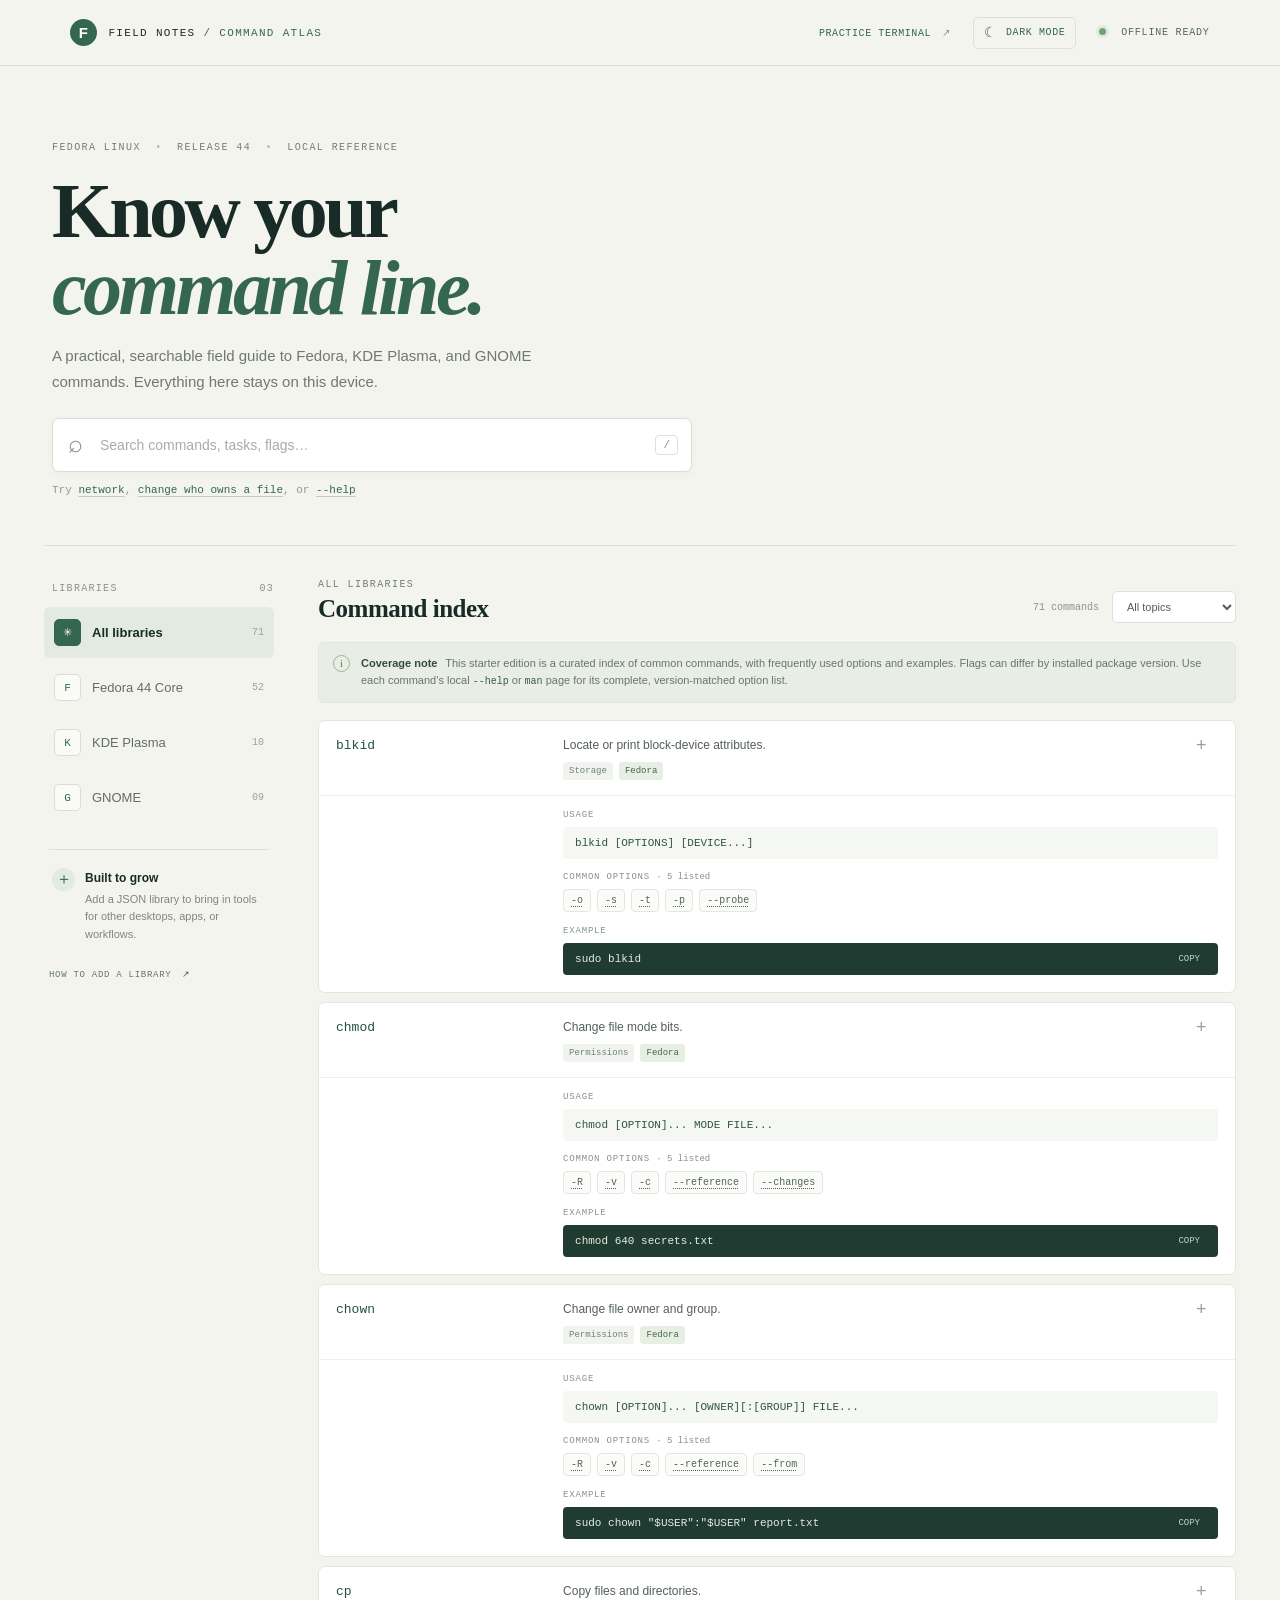
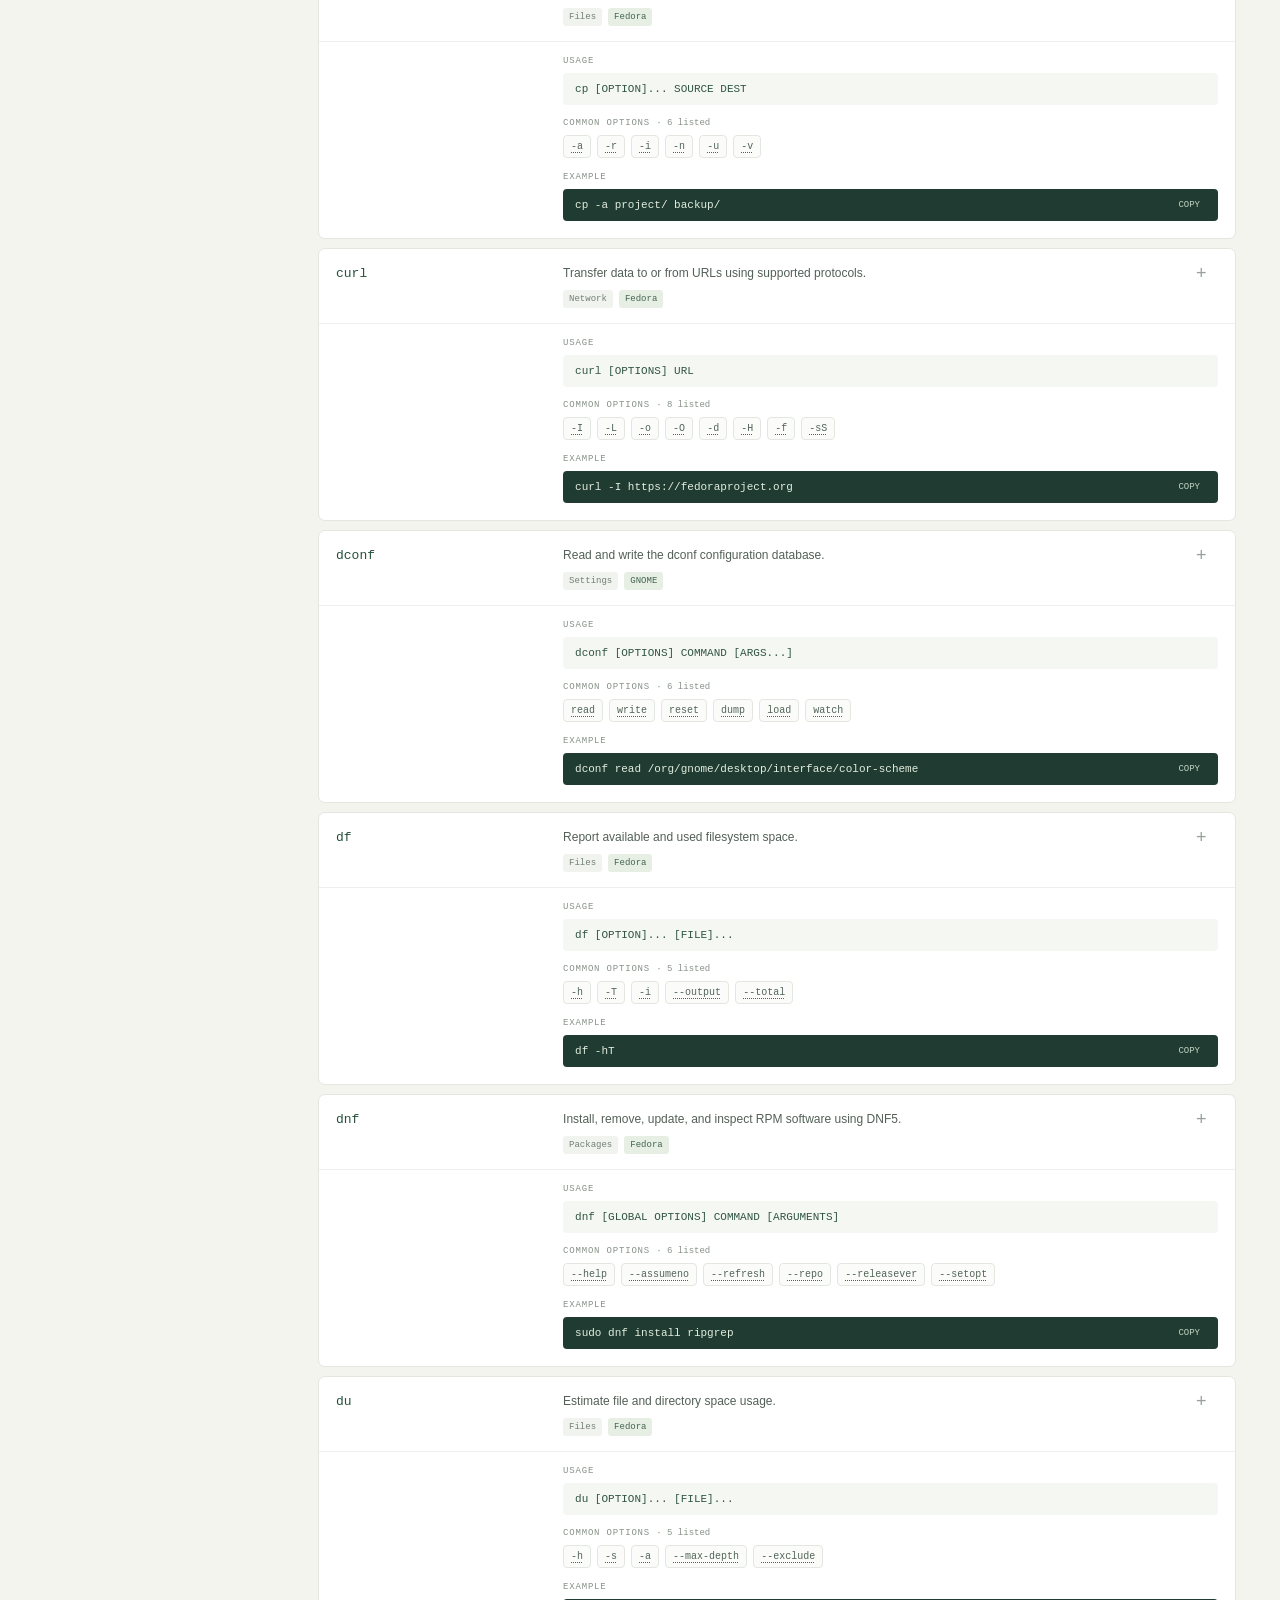
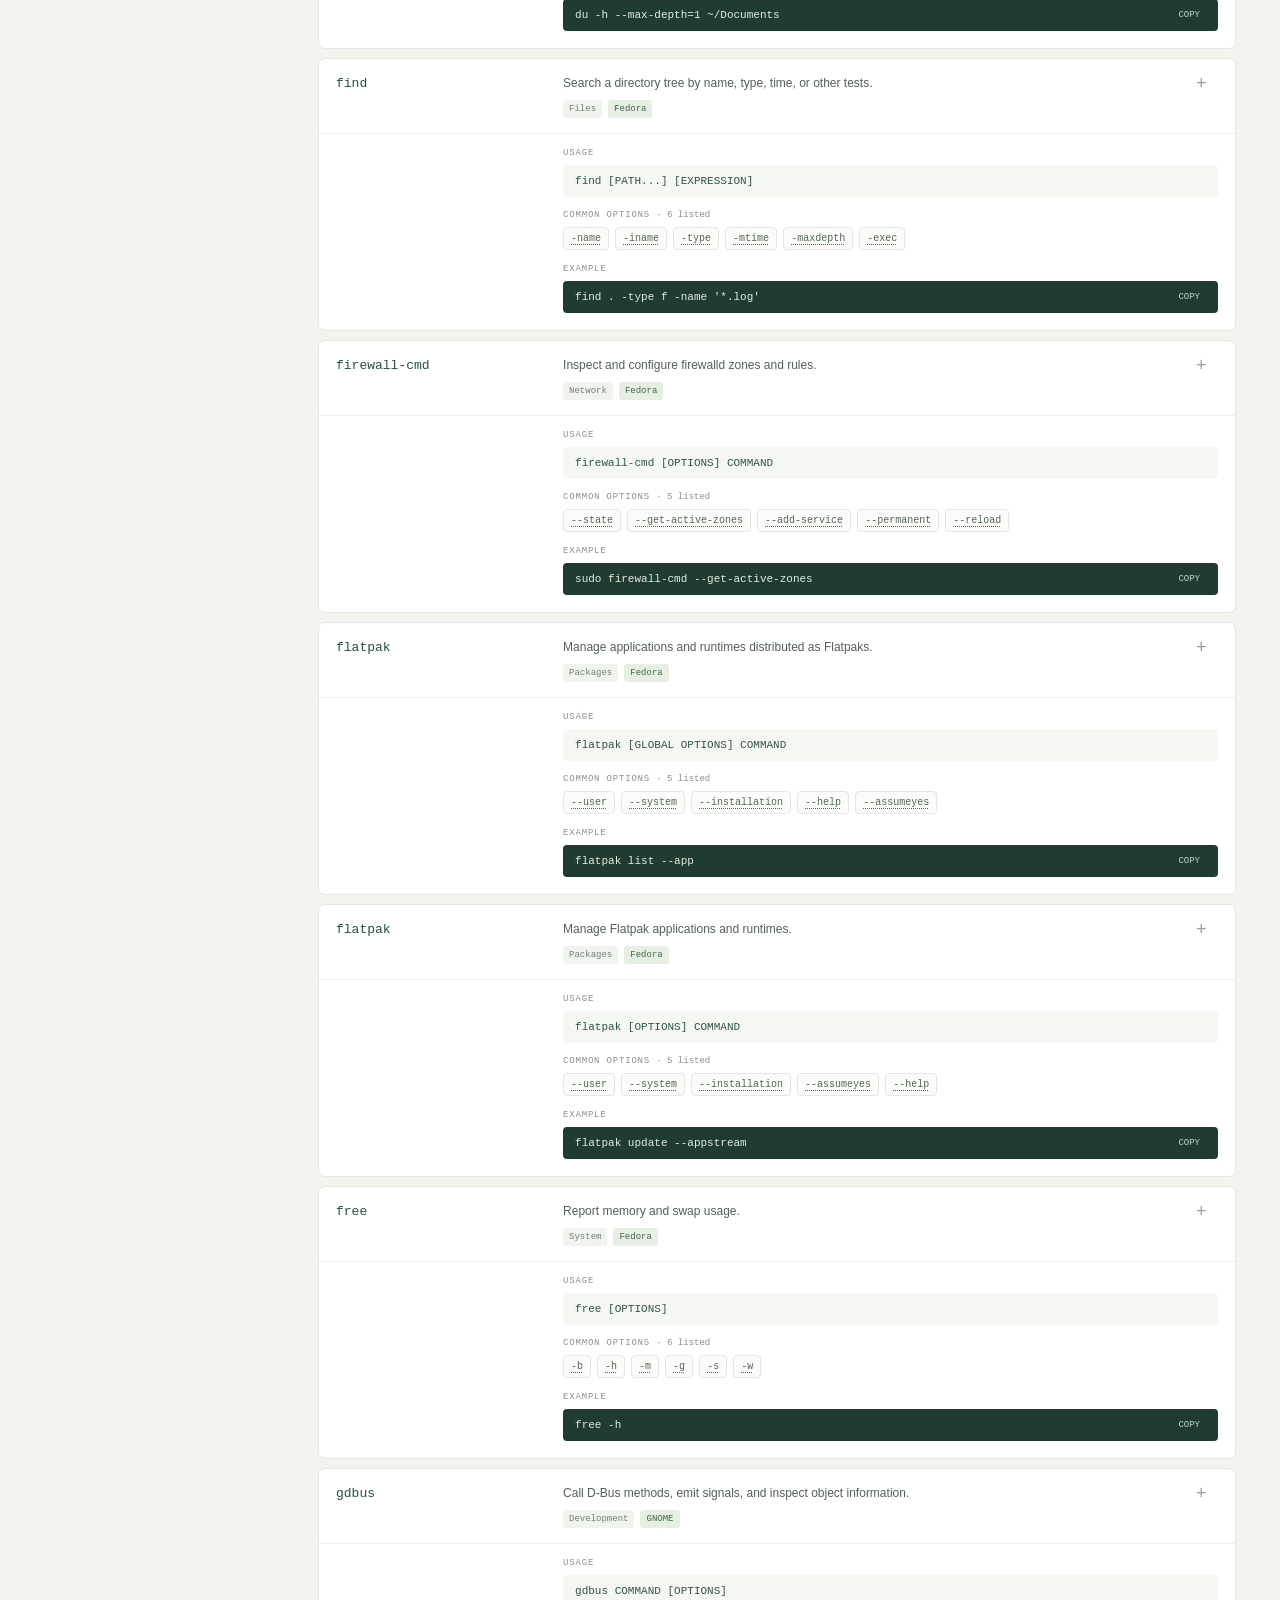
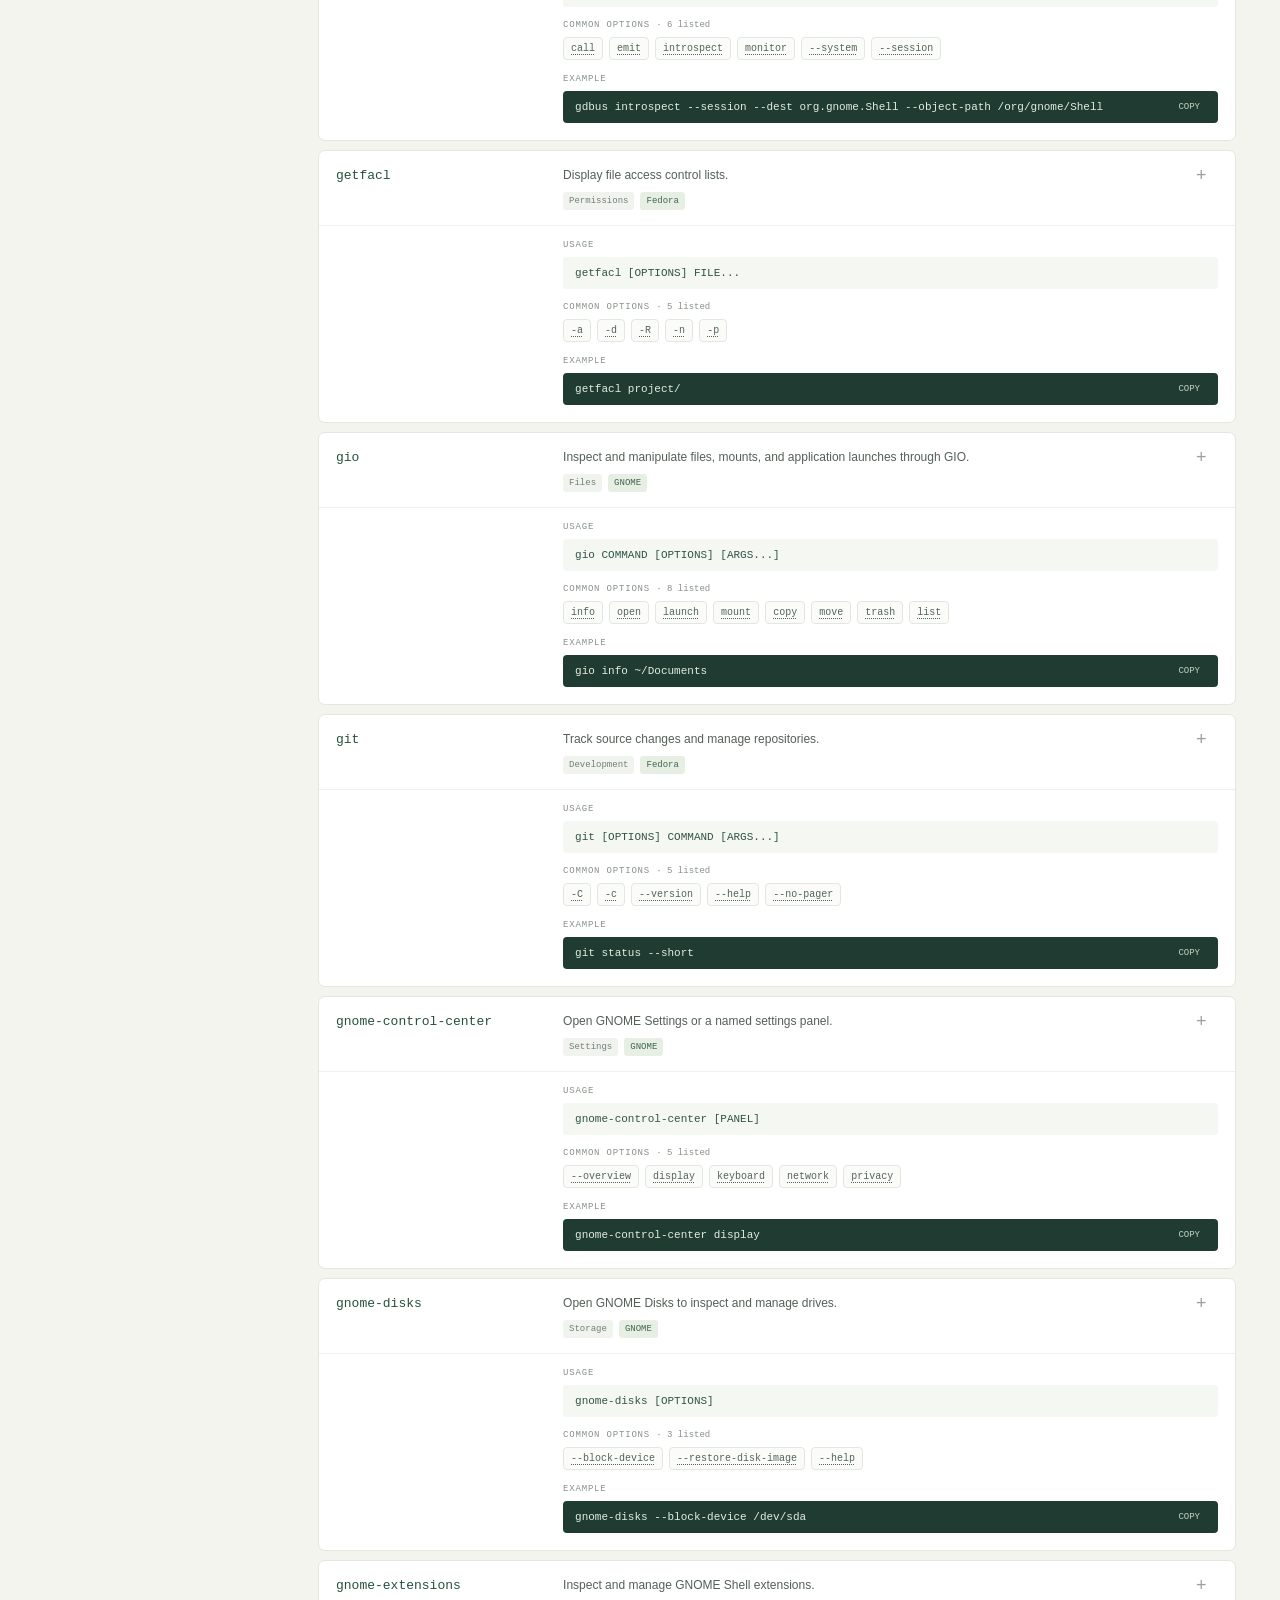
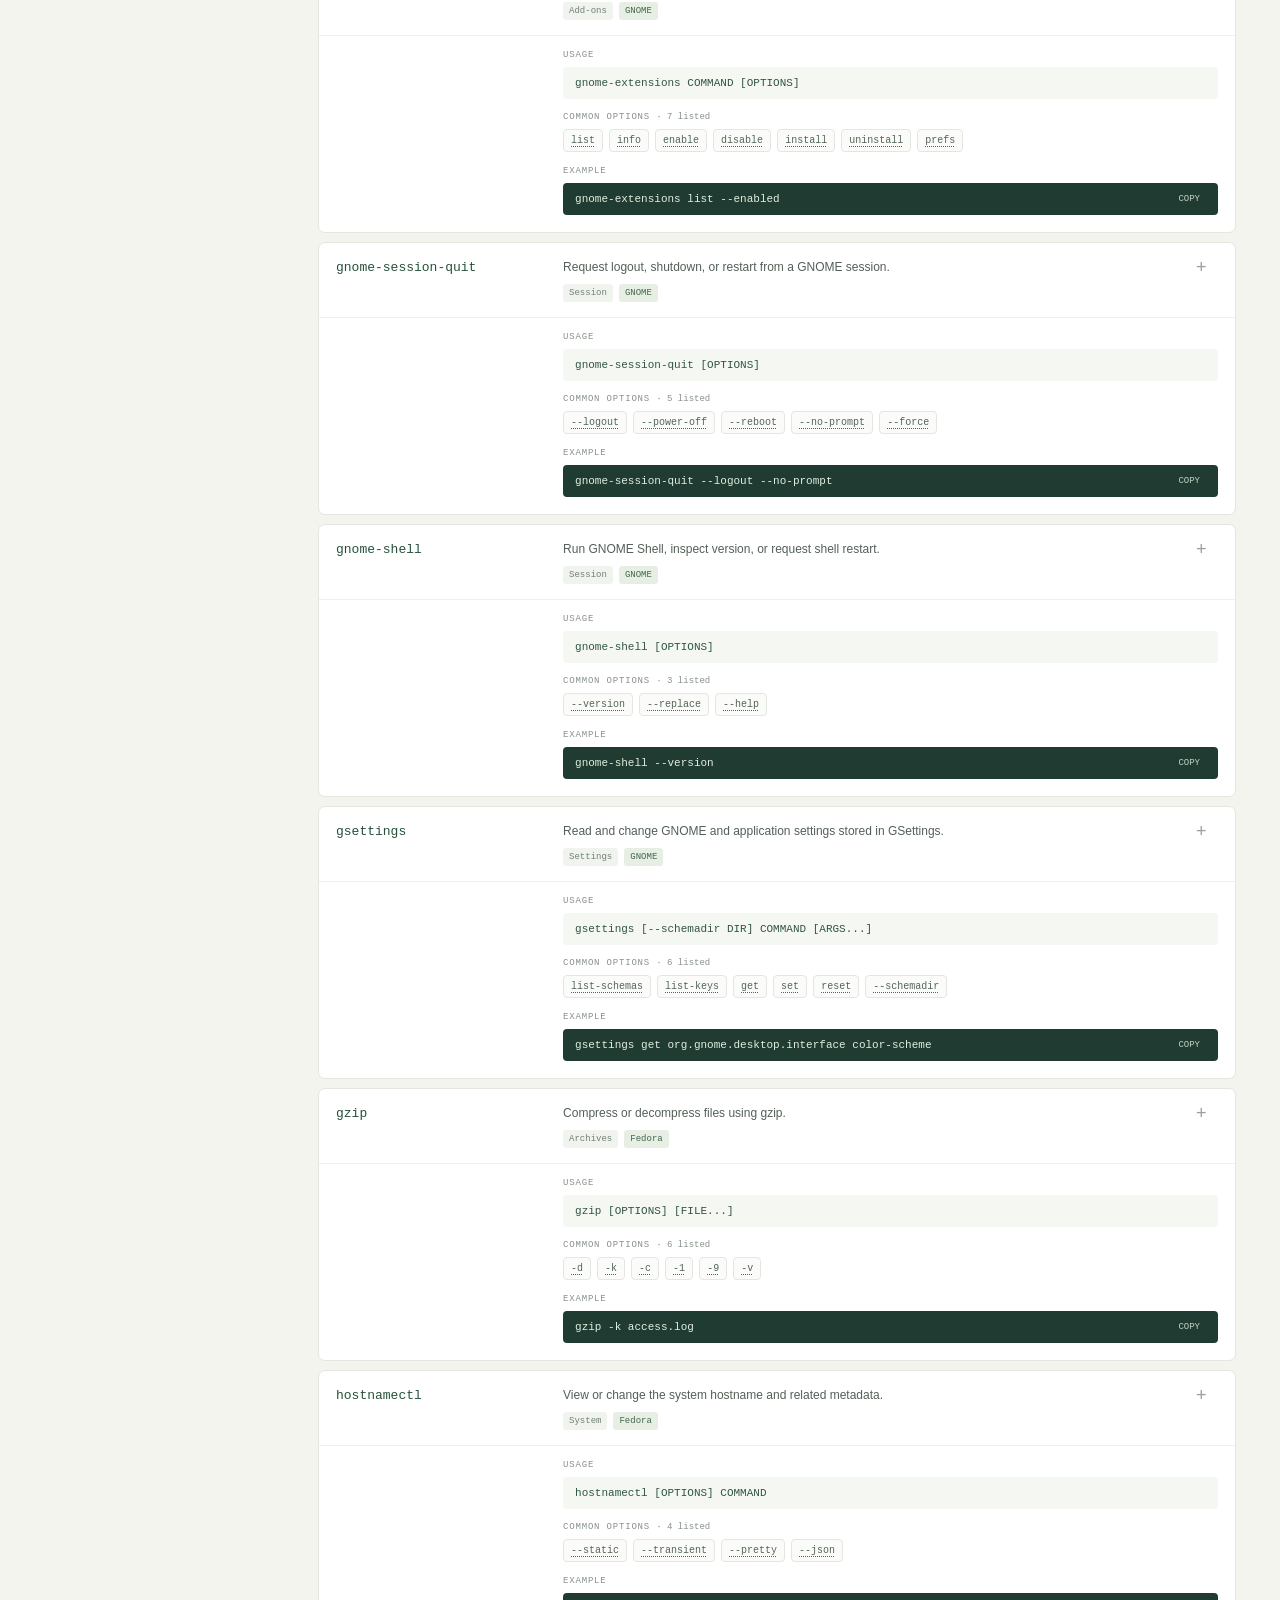
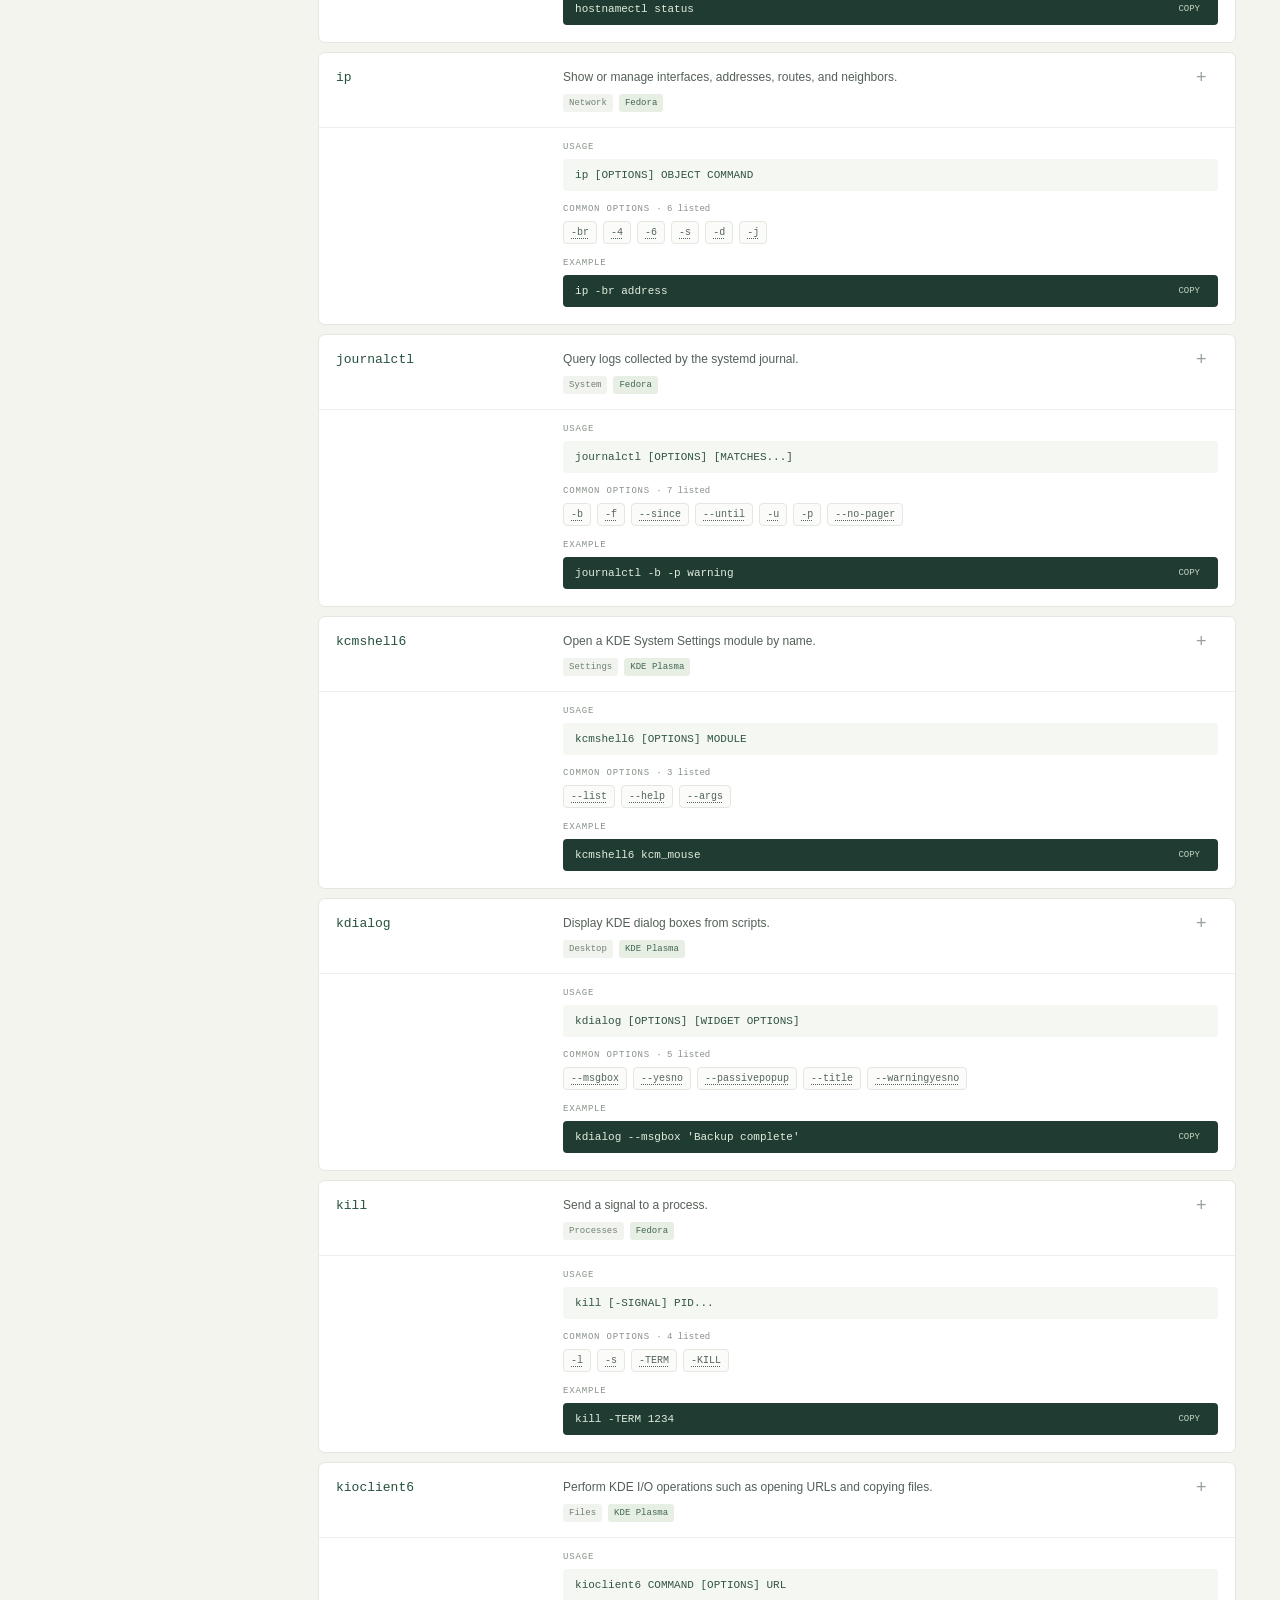
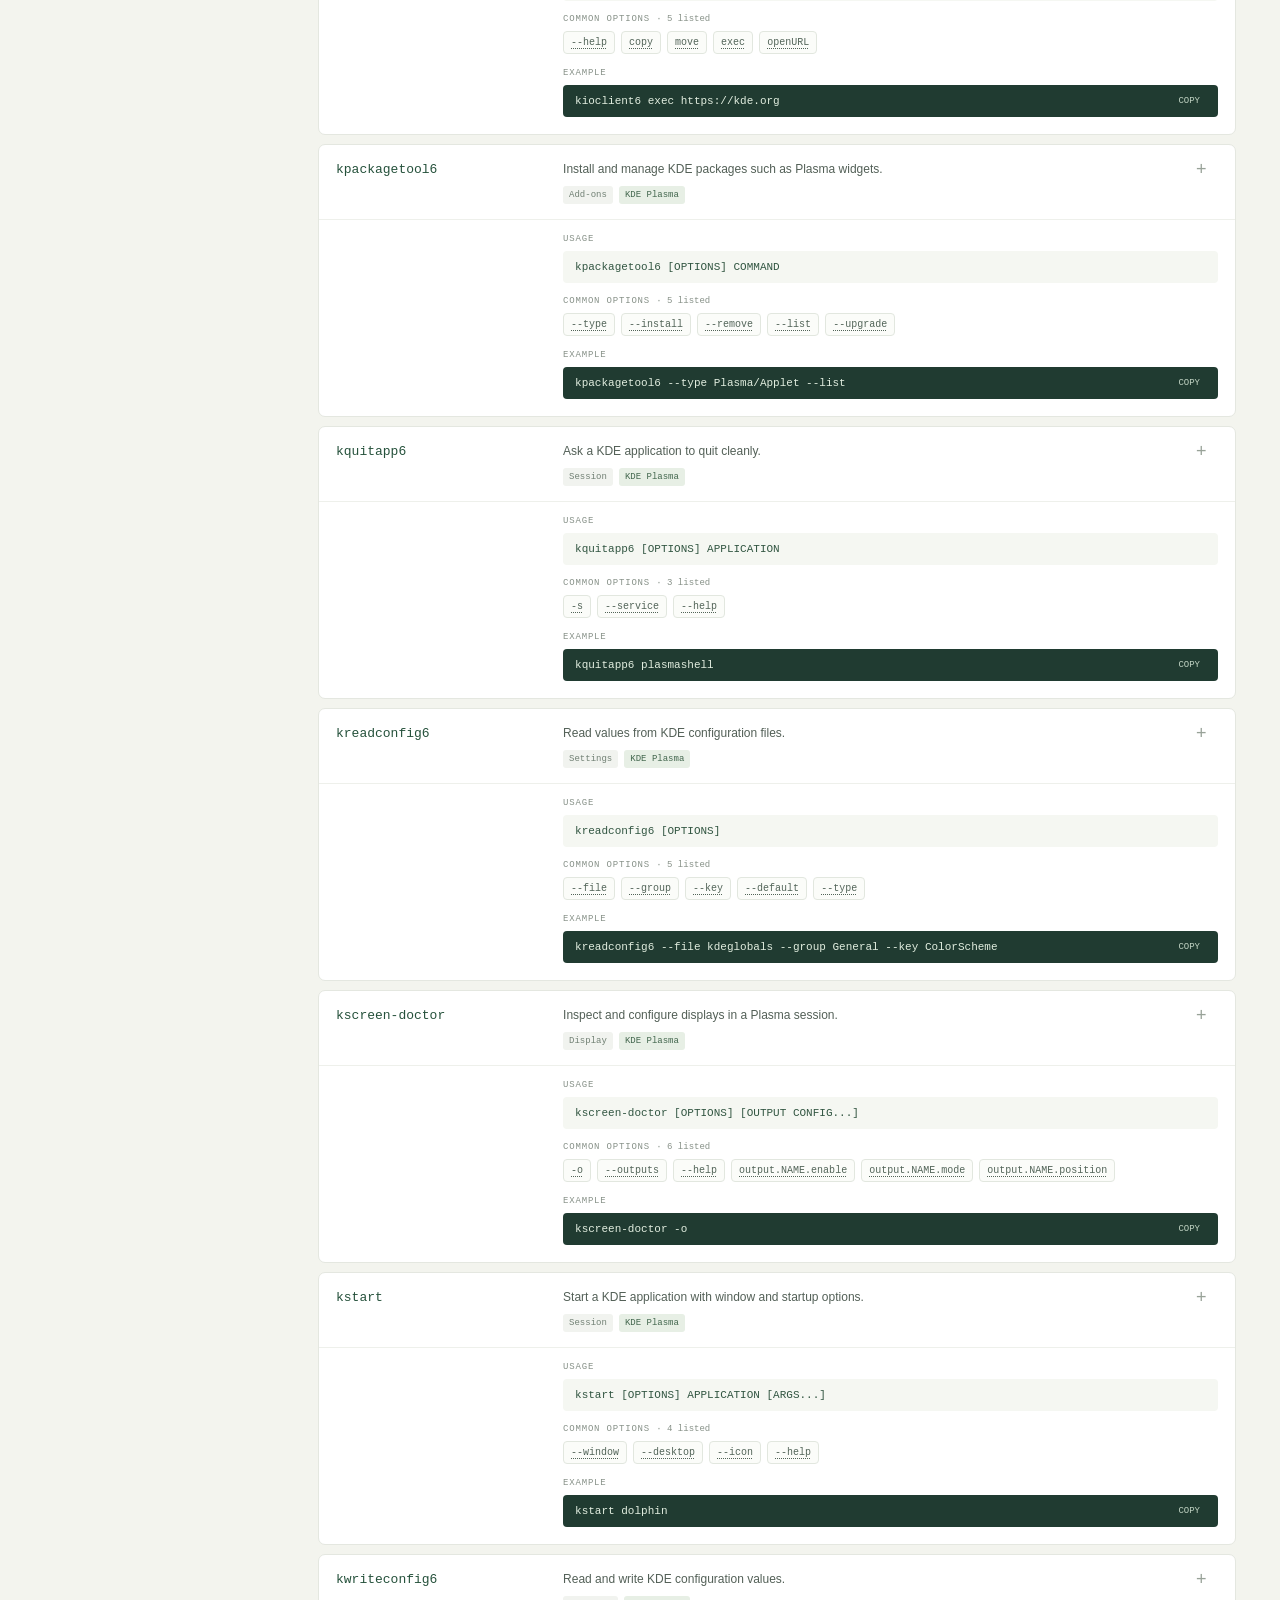
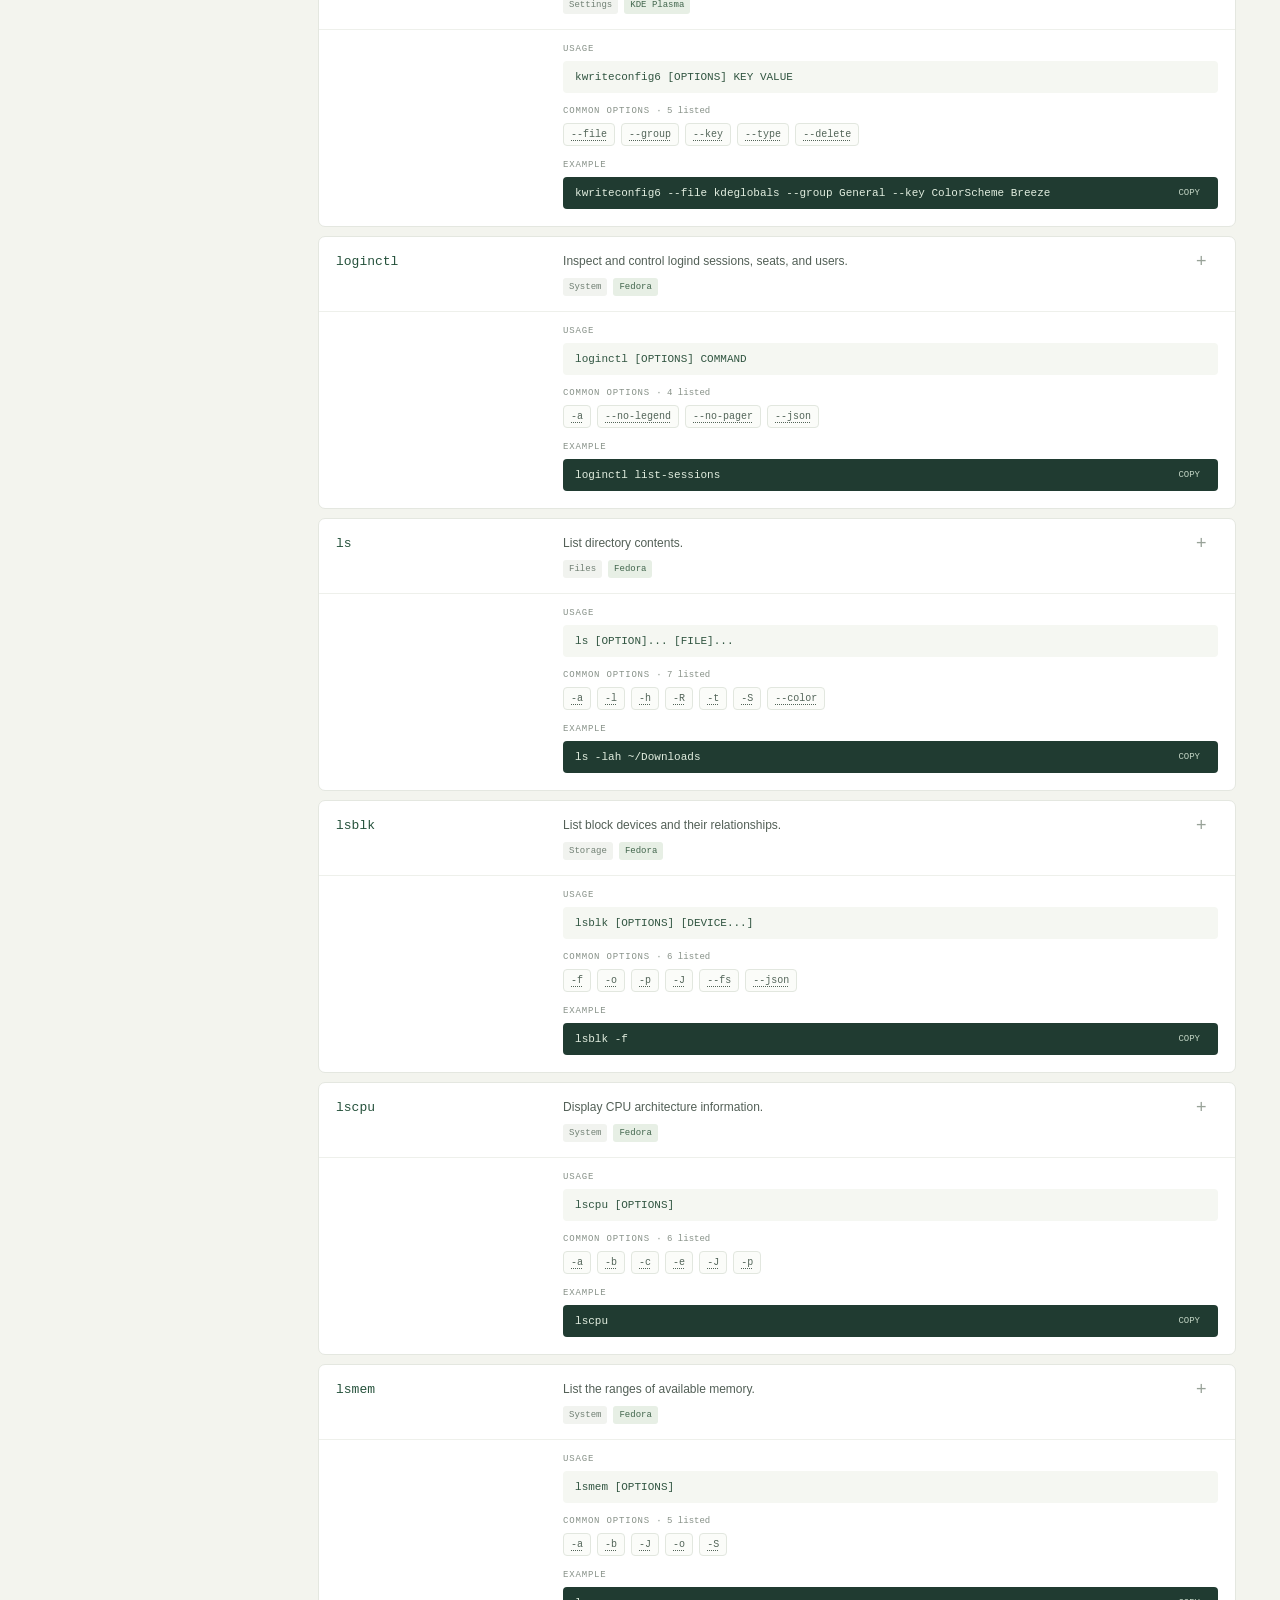
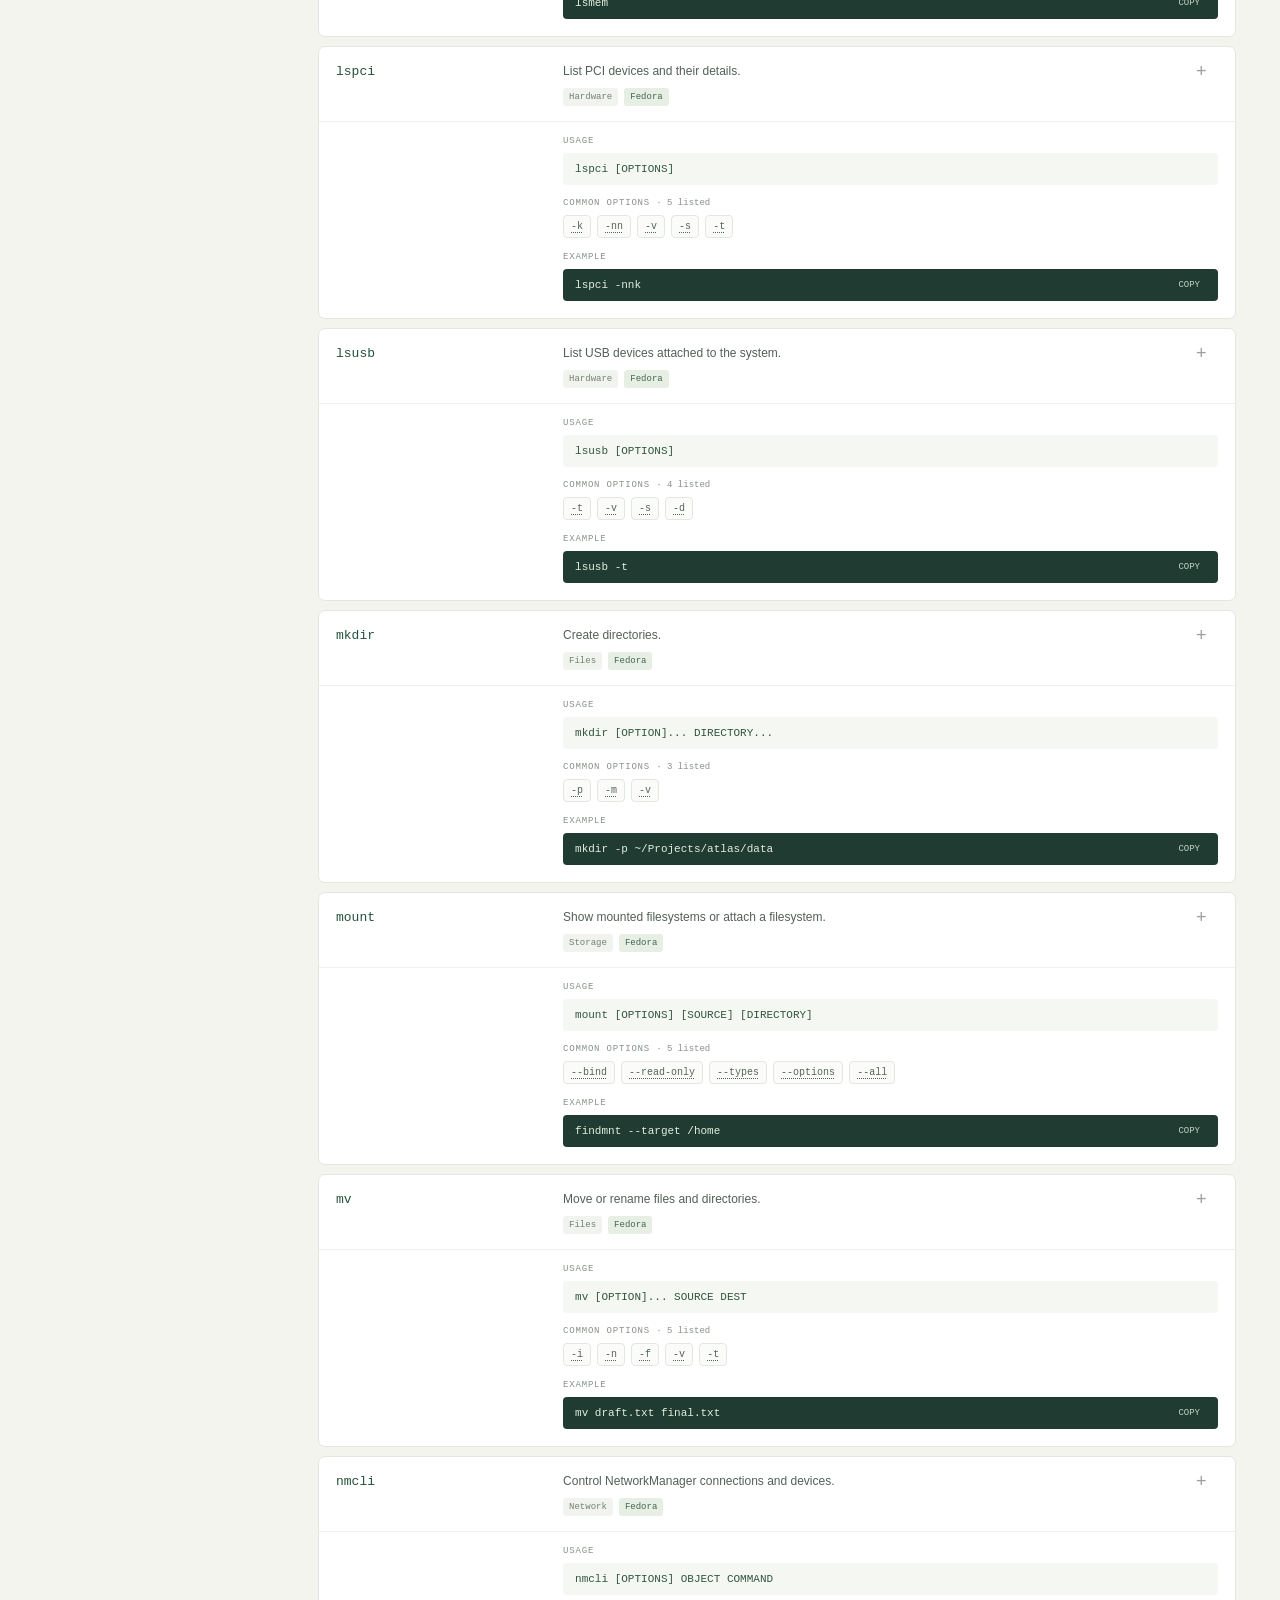
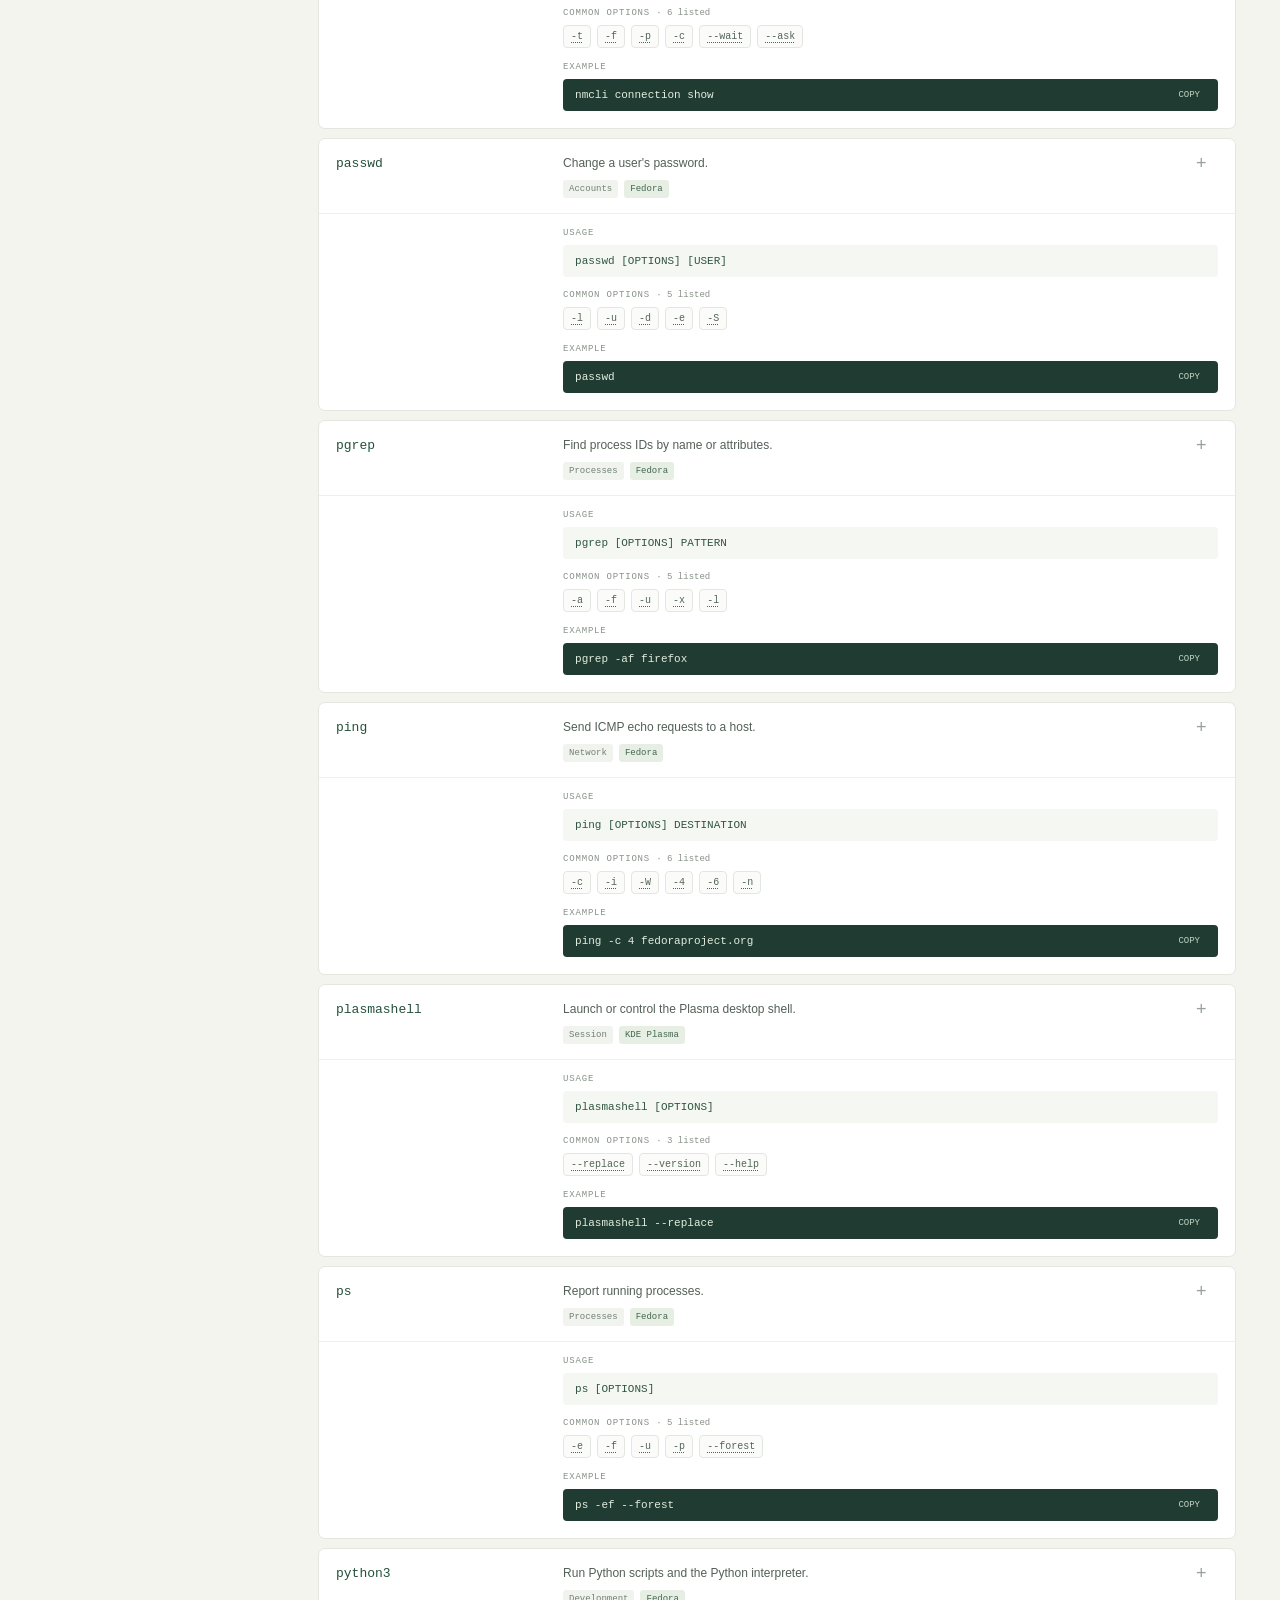
==== commit a5a1e13d: "Add standalone command practice simulator" ====
--- a/index.html
+++ b/index.html
@@ -10,7 +10,7 @@
 <body>
   <header class="topbar">
     <a class="brand" href="#" aria-label="Fedora Command Atlas home"><span class="brand-mark">F</span><span>FIELD NOTES <b>/ COMMAND ATLAS</b></span></a>
-    <div class="top-actions"><button id="theme-toggle" class="theme-toggle" type="button" aria-pressed="false"><span class="theme-icon" aria-hidden="true">☾</span><span id="theme-label">DARK MODE</span></button><div class="offline"><i></i> OFFLINE READY</div></div>
+    <div class="top-actions"><a class="simulator-link" href="simulator.html">PRACTICE TERMINAL <span>↗</span></a><button id="theme-toggle" class="theme-toggle" type="button" aria-pressed="false"><span class="theme-icon" aria-hidden="true">☾</span><span id="theme-label">DARK MODE</span></button><div class="offline"><i></i> OFFLINE READY</div></div>
   </header>
   <main>
     <section class="intro">
--- a/styles.css
+++ b/styles.css
@@ -7,3 +7,6 @@
 @media(max-width:760px){.top-actions{gap:10px}.theme-toggle{padding:7px}.theme-toggle #theme-label{font-size:9px}}@media(max-width:430px){.top-actions{gap:7px}.offline{font-size:8px}.theme-toggle{gap:5px;font-size:9px}}
 /* Option explanations appear on hover and keyboard focus. */
 .command-card{overflow:visible}.flag{position:relative;cursor:help;text-decoration:underline;text-decoration-style:dotted;text-underline-offset:3px}.flag::after{content:attr(data-tooltip);position:absolute;left:50%;bottom:calc(100% + 10px);transform:translate(-50%,4px);z-index:20;width:max-content;max-width:min(300px,75vw);padding:9px 11px;border:1px solid #bdcbbc;border-radius:5px;background:#182b26;color:#f0f5ed;font:11px/1.5 var(--sans);text-align:left;white-space:normal;box-shadow:0 5px 18px #14231a33;opacity:0;visibility:hidden;pointer-events:none;transition:opacity .12s ease,transform .12s ease}.flag::before{content:"";position:absolute;left:50%;bottom:calc(100% + 4px);transform:translate(-50%,4px);z-index:21;border:6px solid transparent;border-top-color:#182b26;opacity:0;visibility:hidden;transition:opacity .12s ease,transform .12s ease}.flag:hover::after,.flag:focus-visible::after,.flag:hover::before,.flag:focus-visible::before{opacity:1;visibility:visible;transform:translate(-50%,0)}.flag:focus-visible{outline:2px solid var(--green);outline-offset:2px}body[data-theme="terminal"] .flag::after{background:#d6ffd4;color:#0a140b;border-color:#7be783;box-shadow:0 5px 20px #000a}body[data-theme="terminal"] .flag::before{border-top-color:#d6ffd4}
+
+.simulator-link{font:10px var(--mono);letter-spacing:.06em;color:var(--green);text-decoration:none}.simulator-link span{margin-left:4px;color:#849586}.simulator-link:hover{text-decoration:underline;text-underline-offset:4px}body[data-theme="terminal"] .simulator-link{color:#a1f8a5}body[data-theme="terminal"] .simulator-link span{color:#e4bf61}@media(max-width:760px){.top-actions{gap:10px}.simulator-link{font-size:9px}}
+@media(max-width:600px){.offline{display:none}}
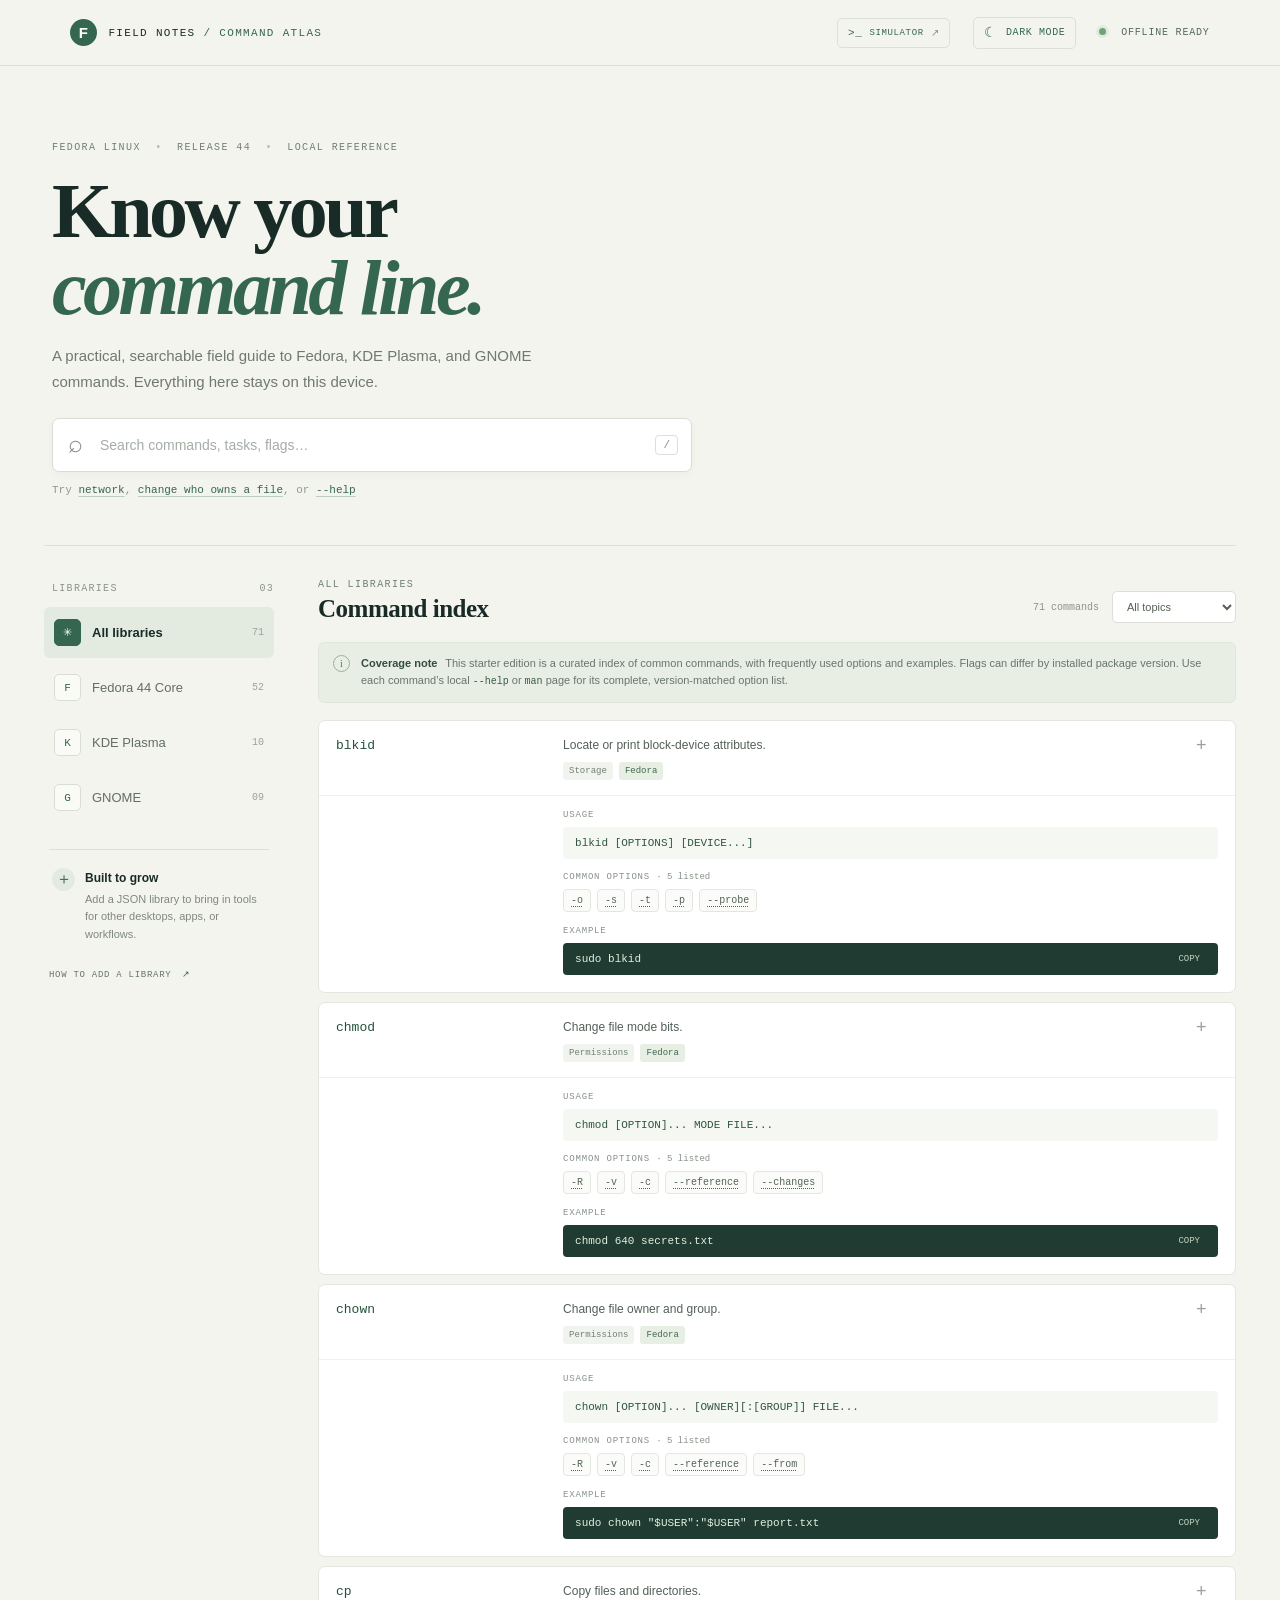
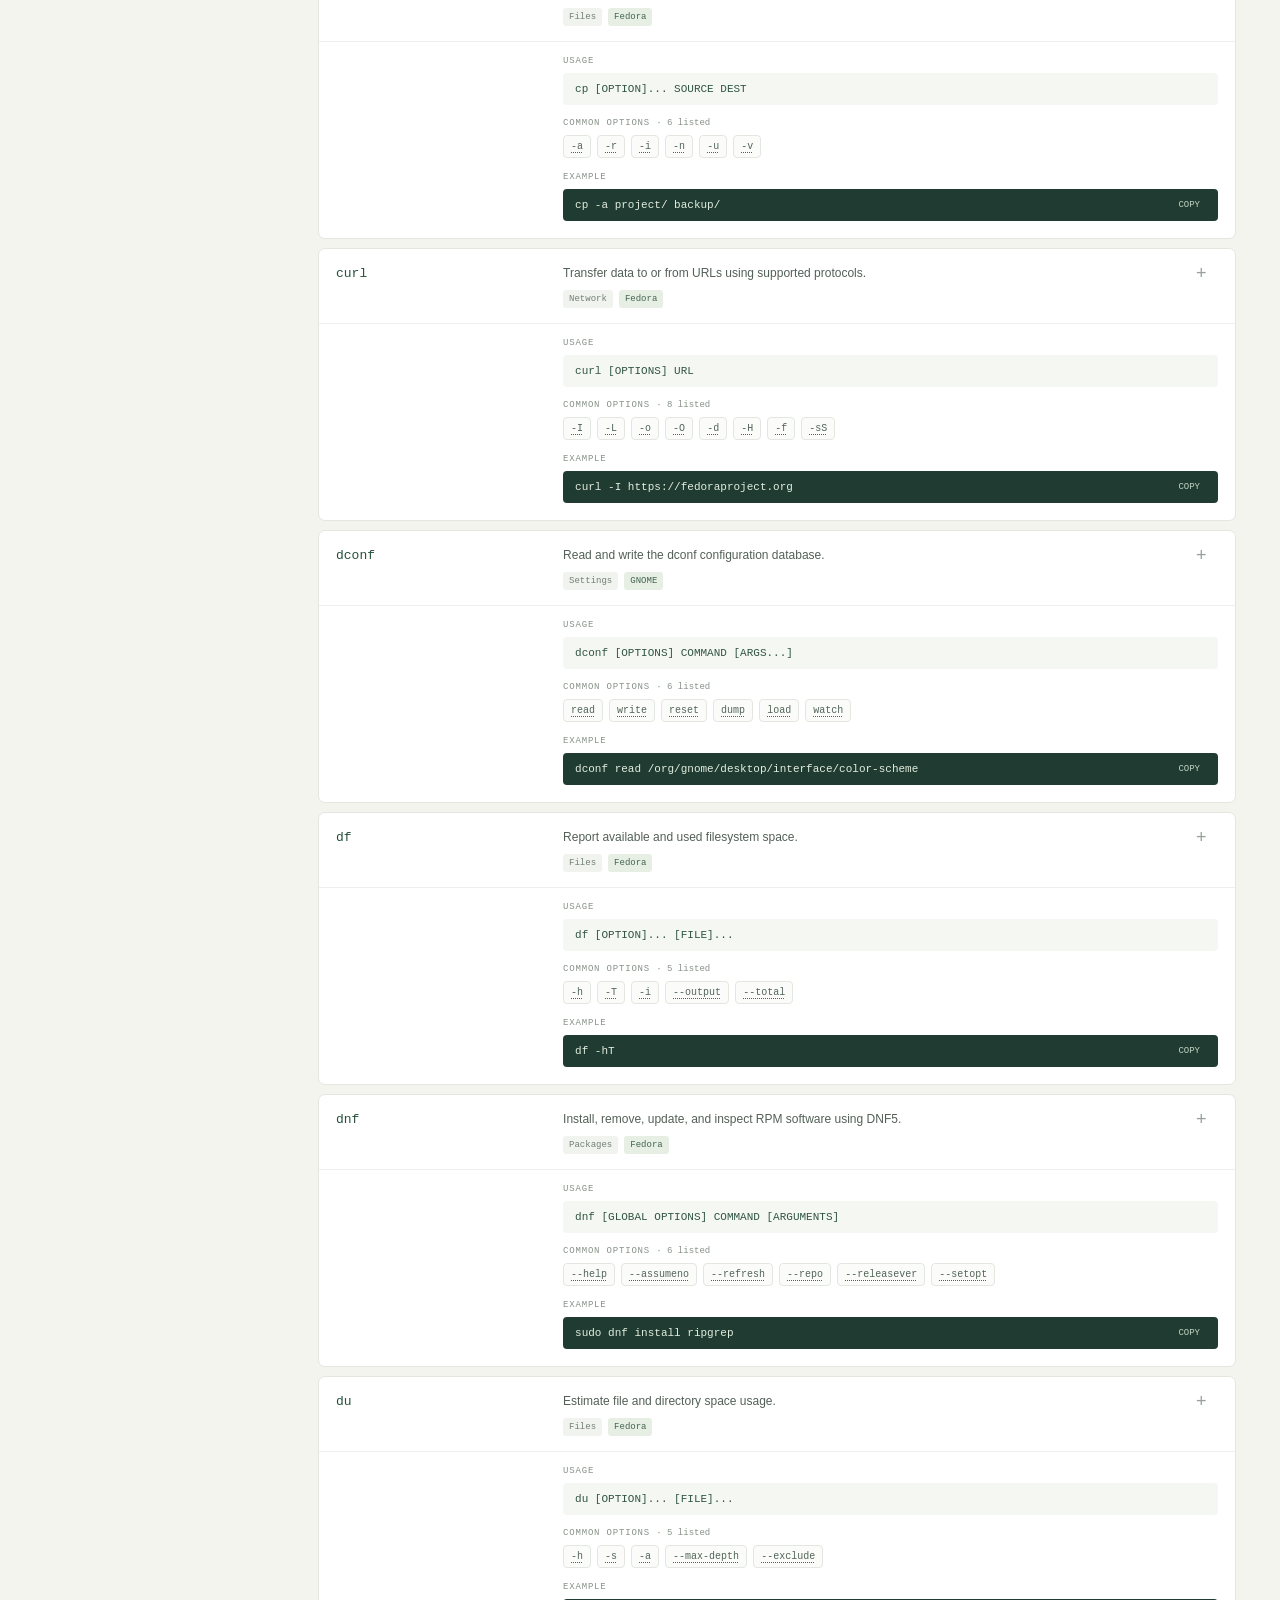
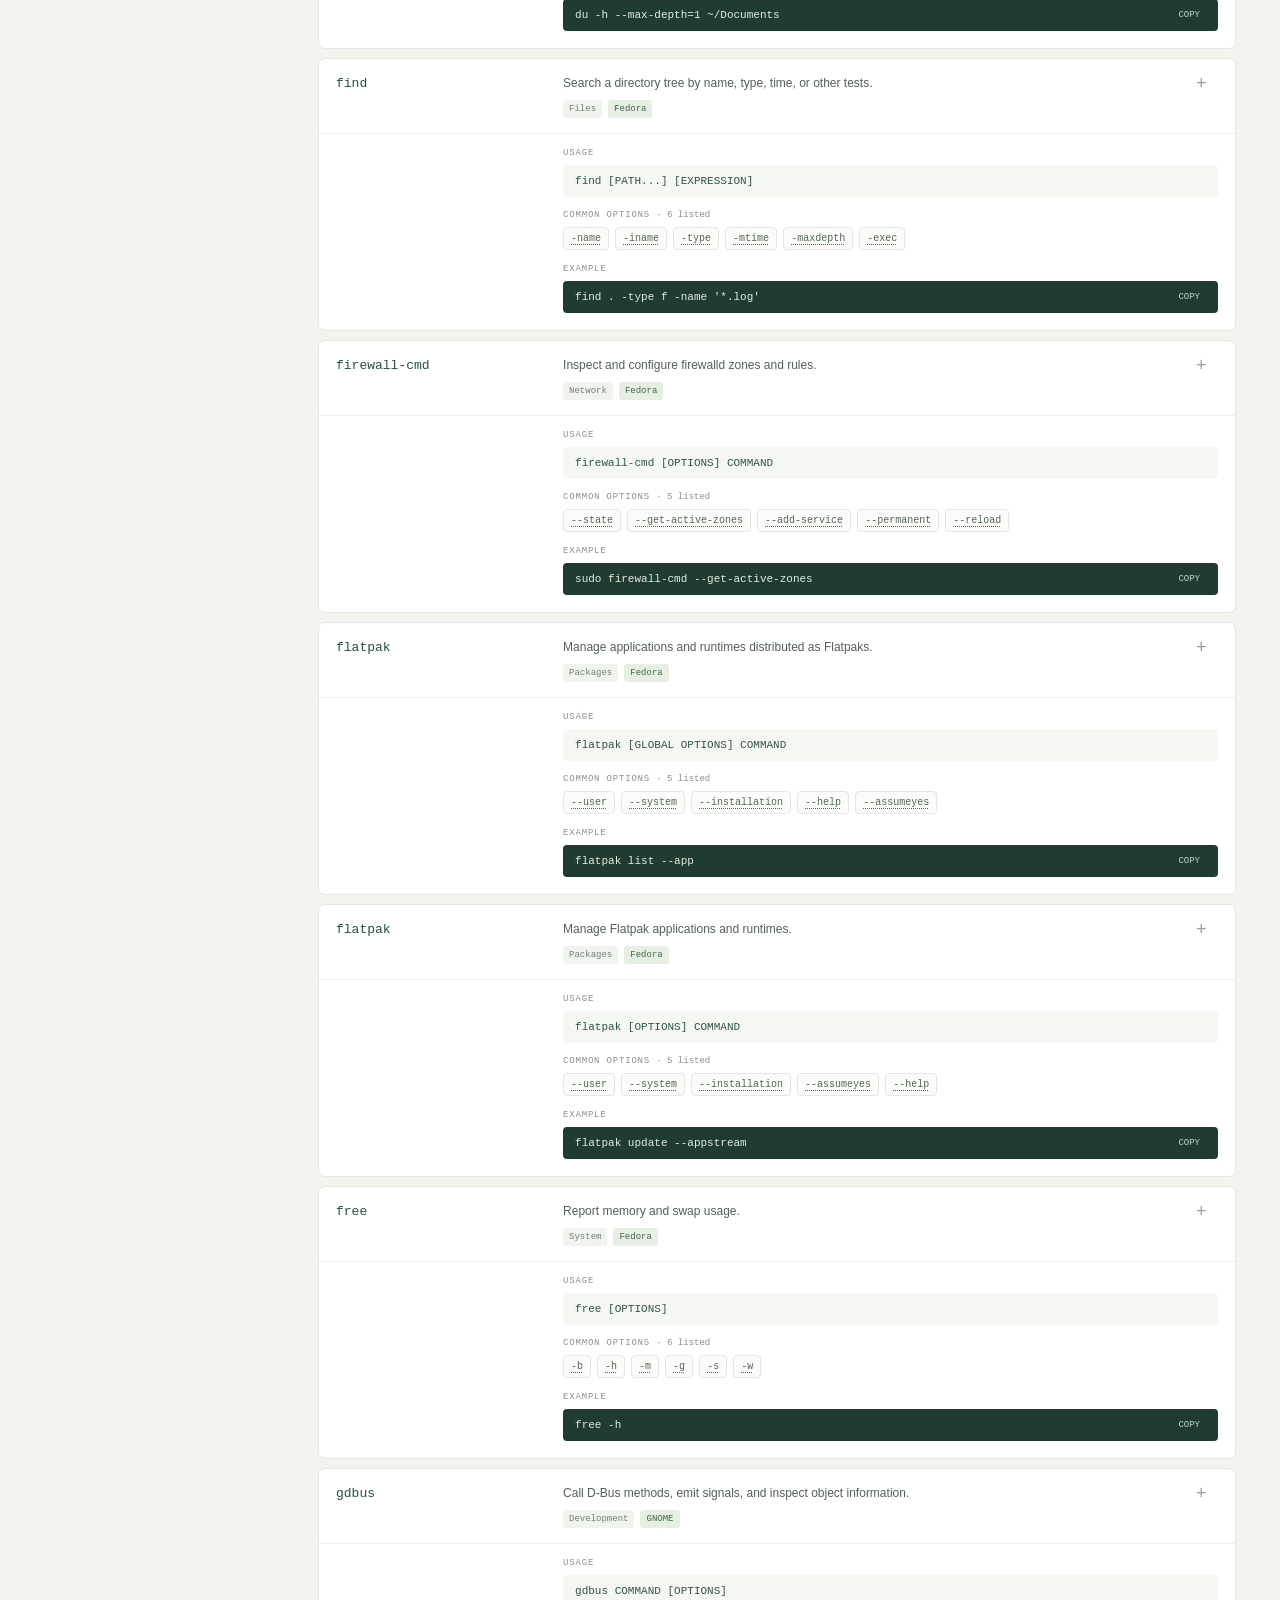
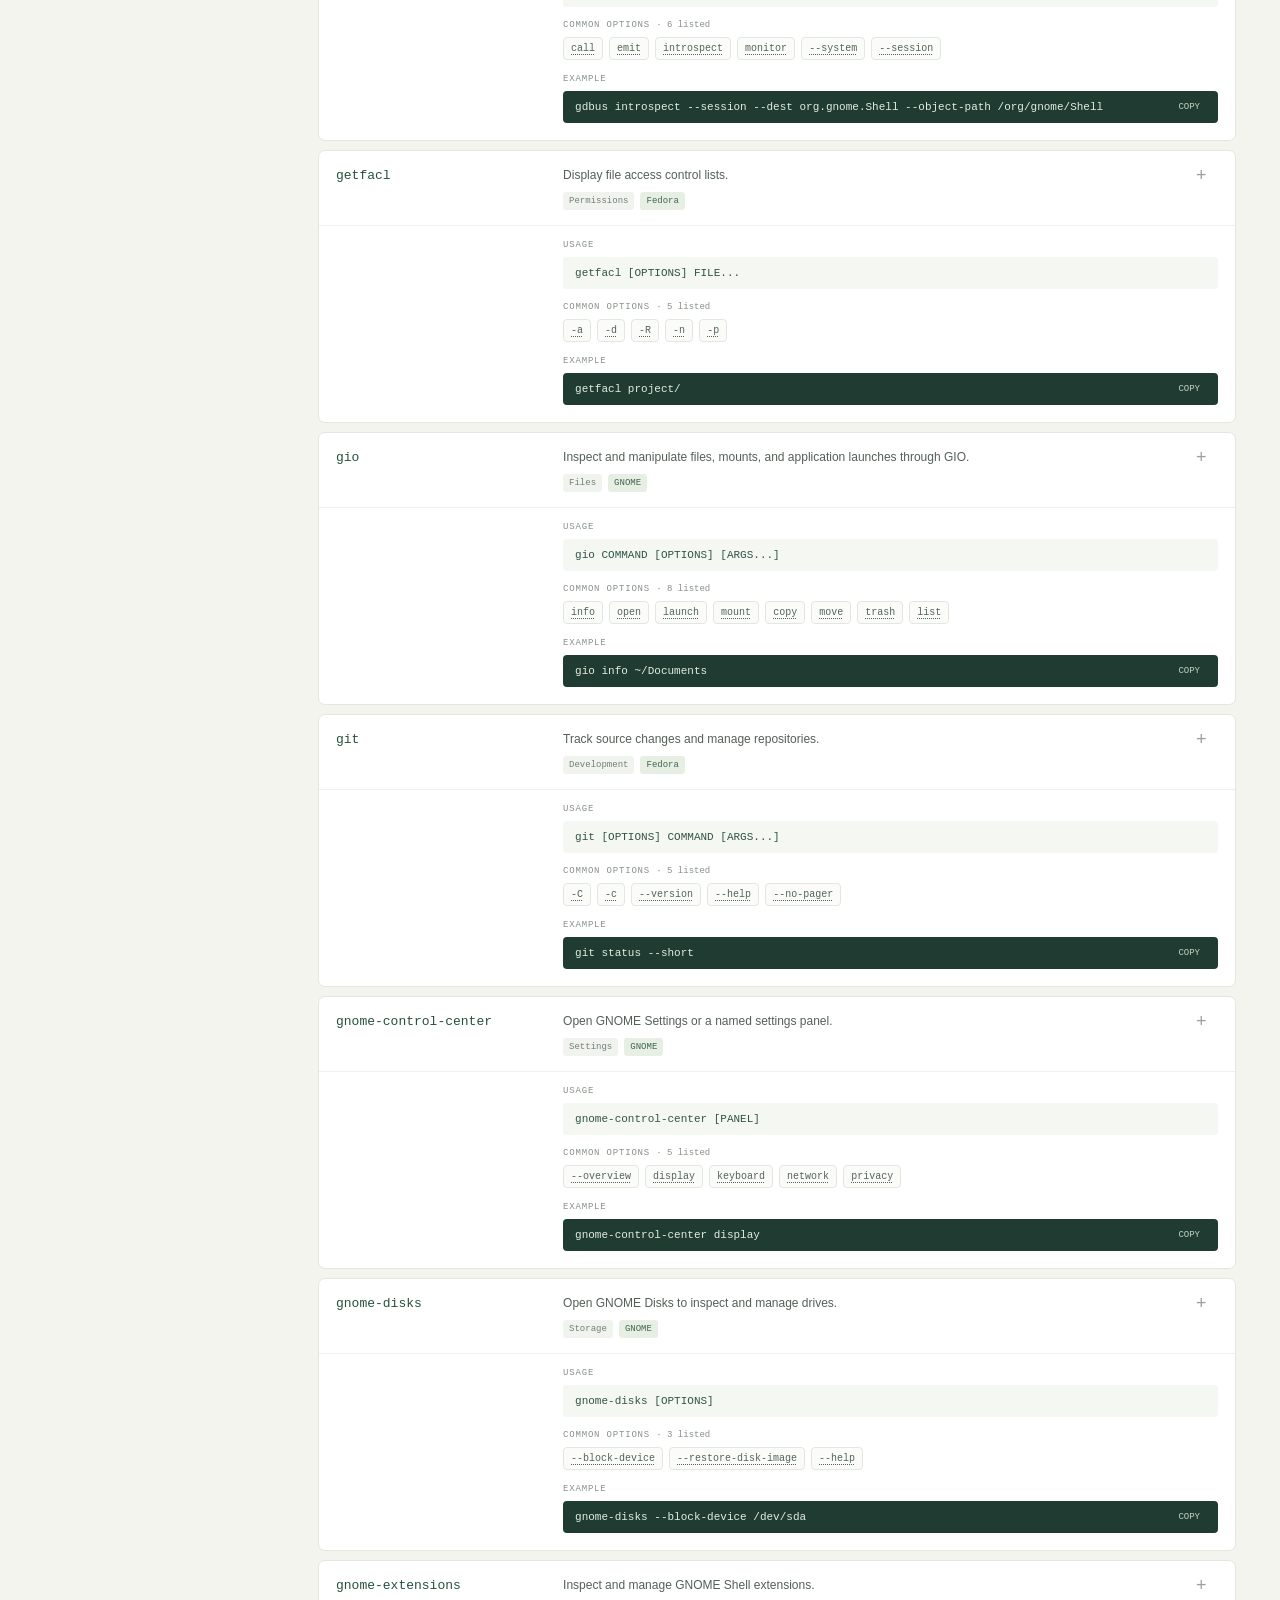
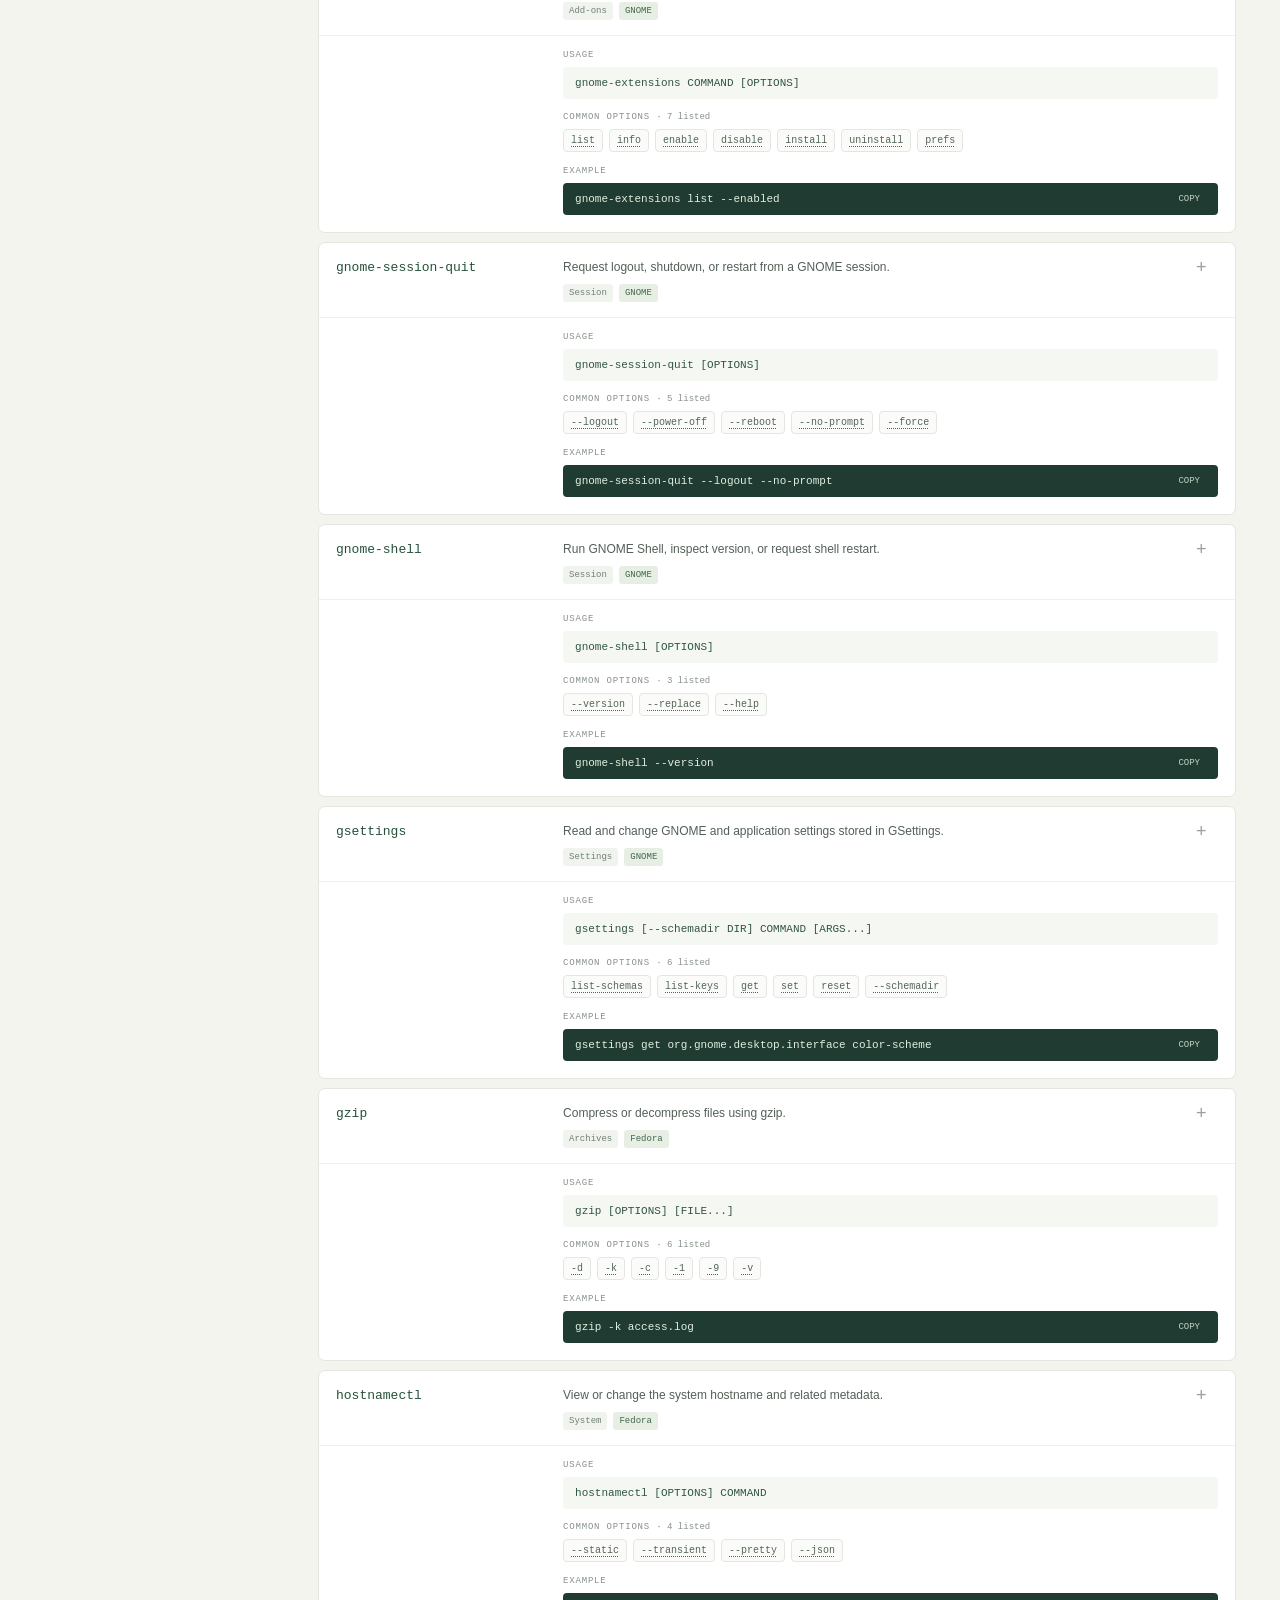
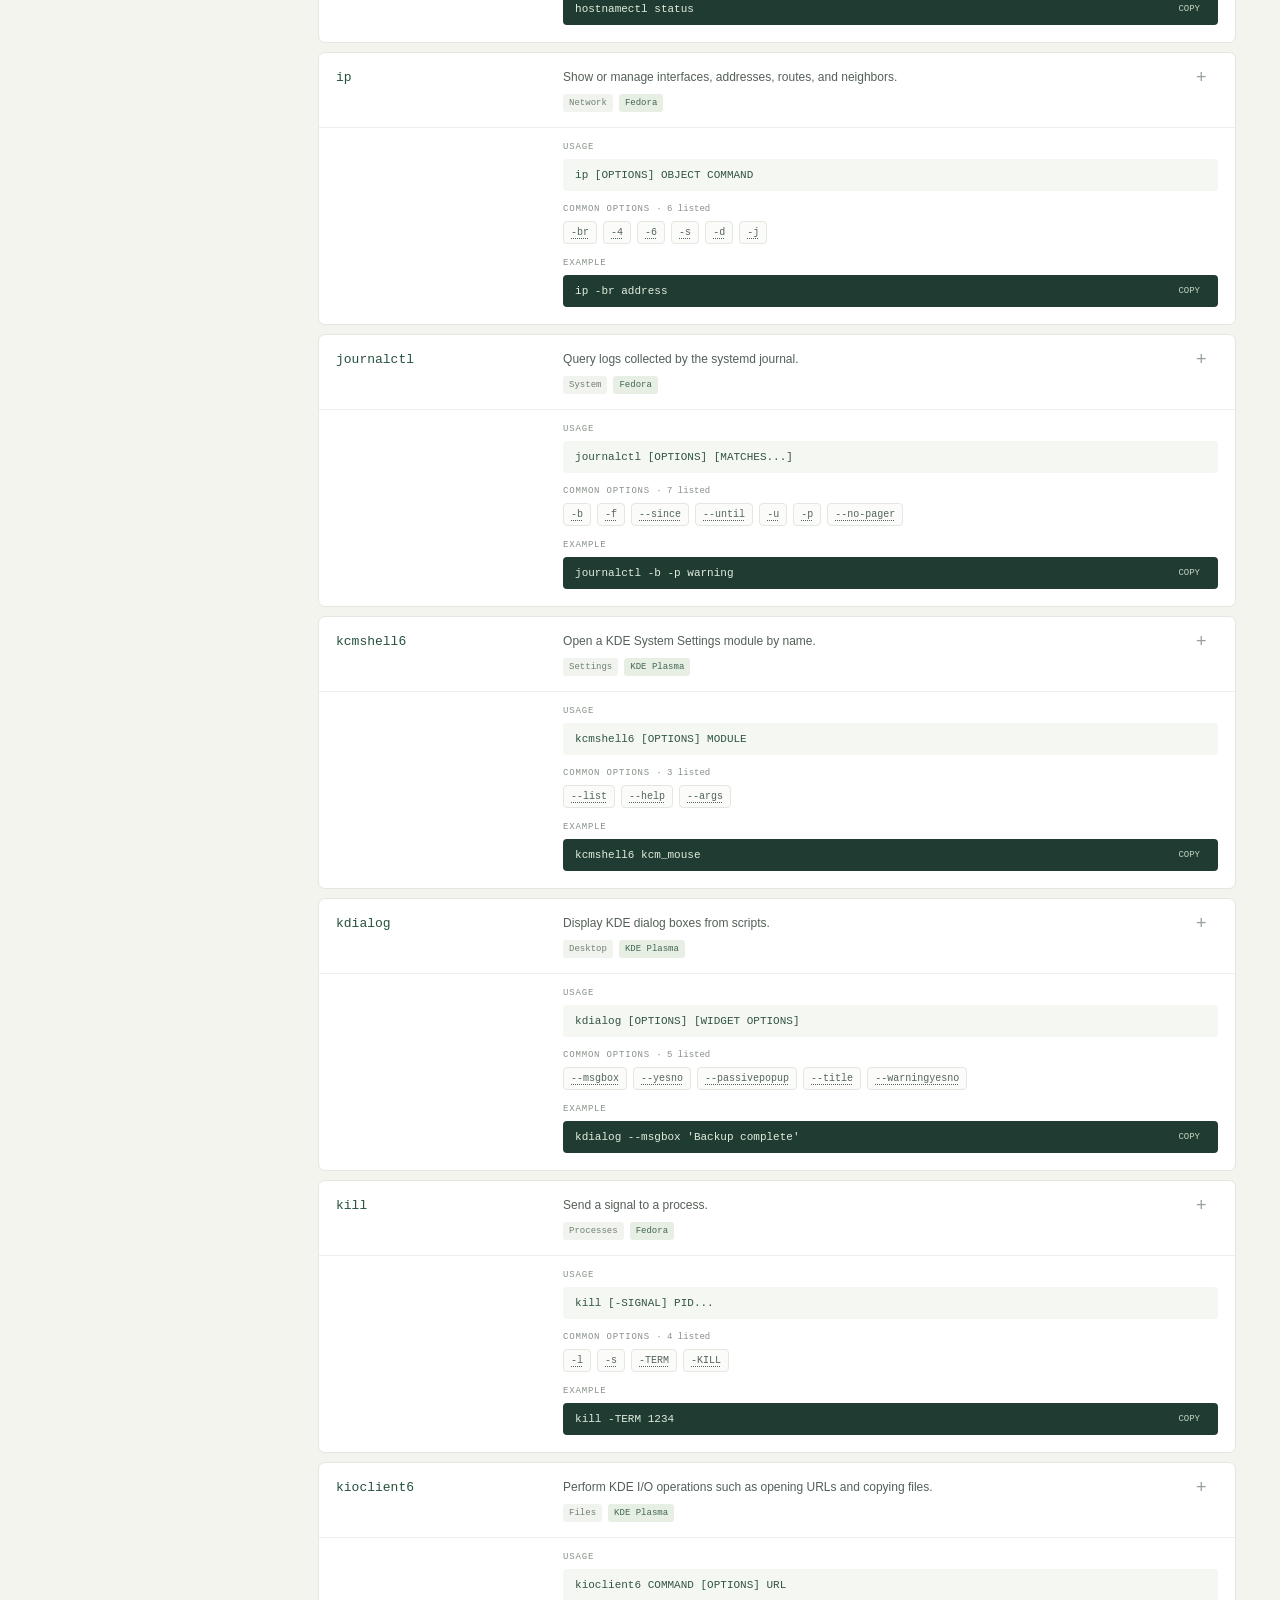
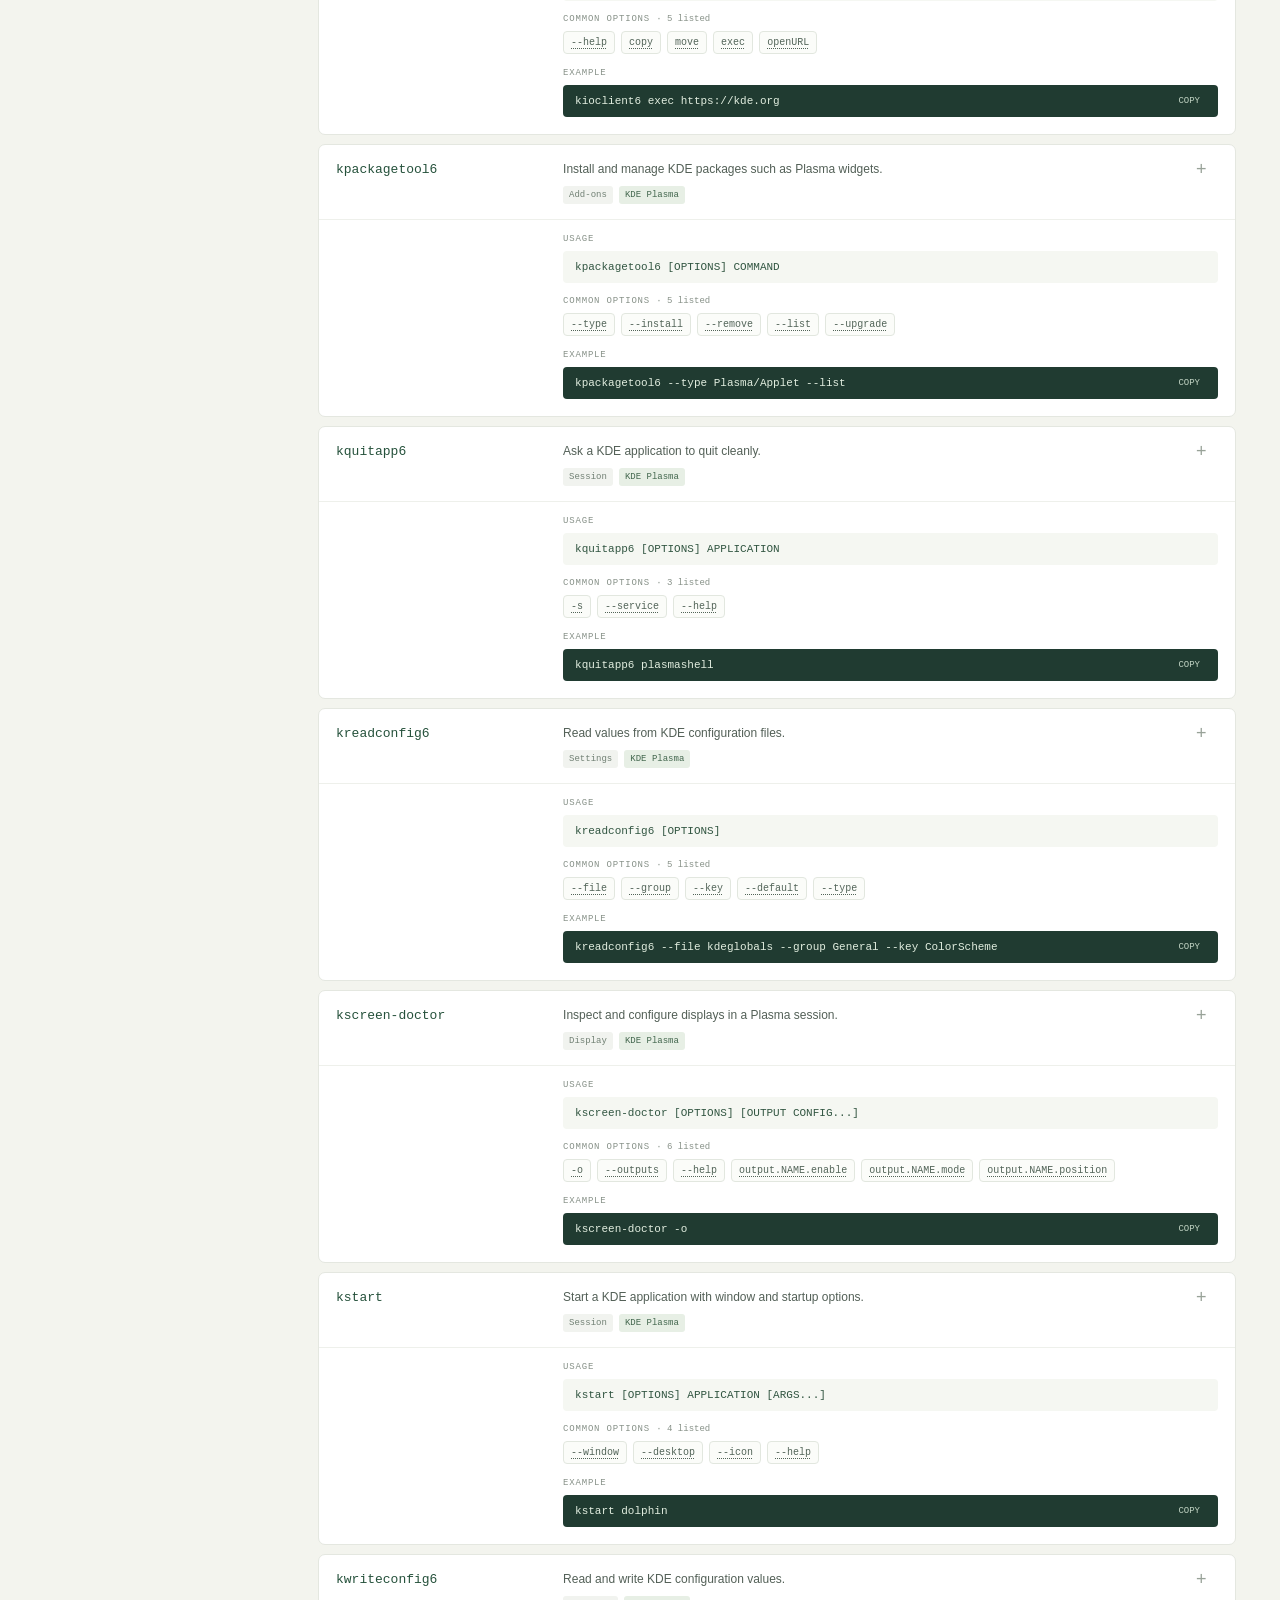
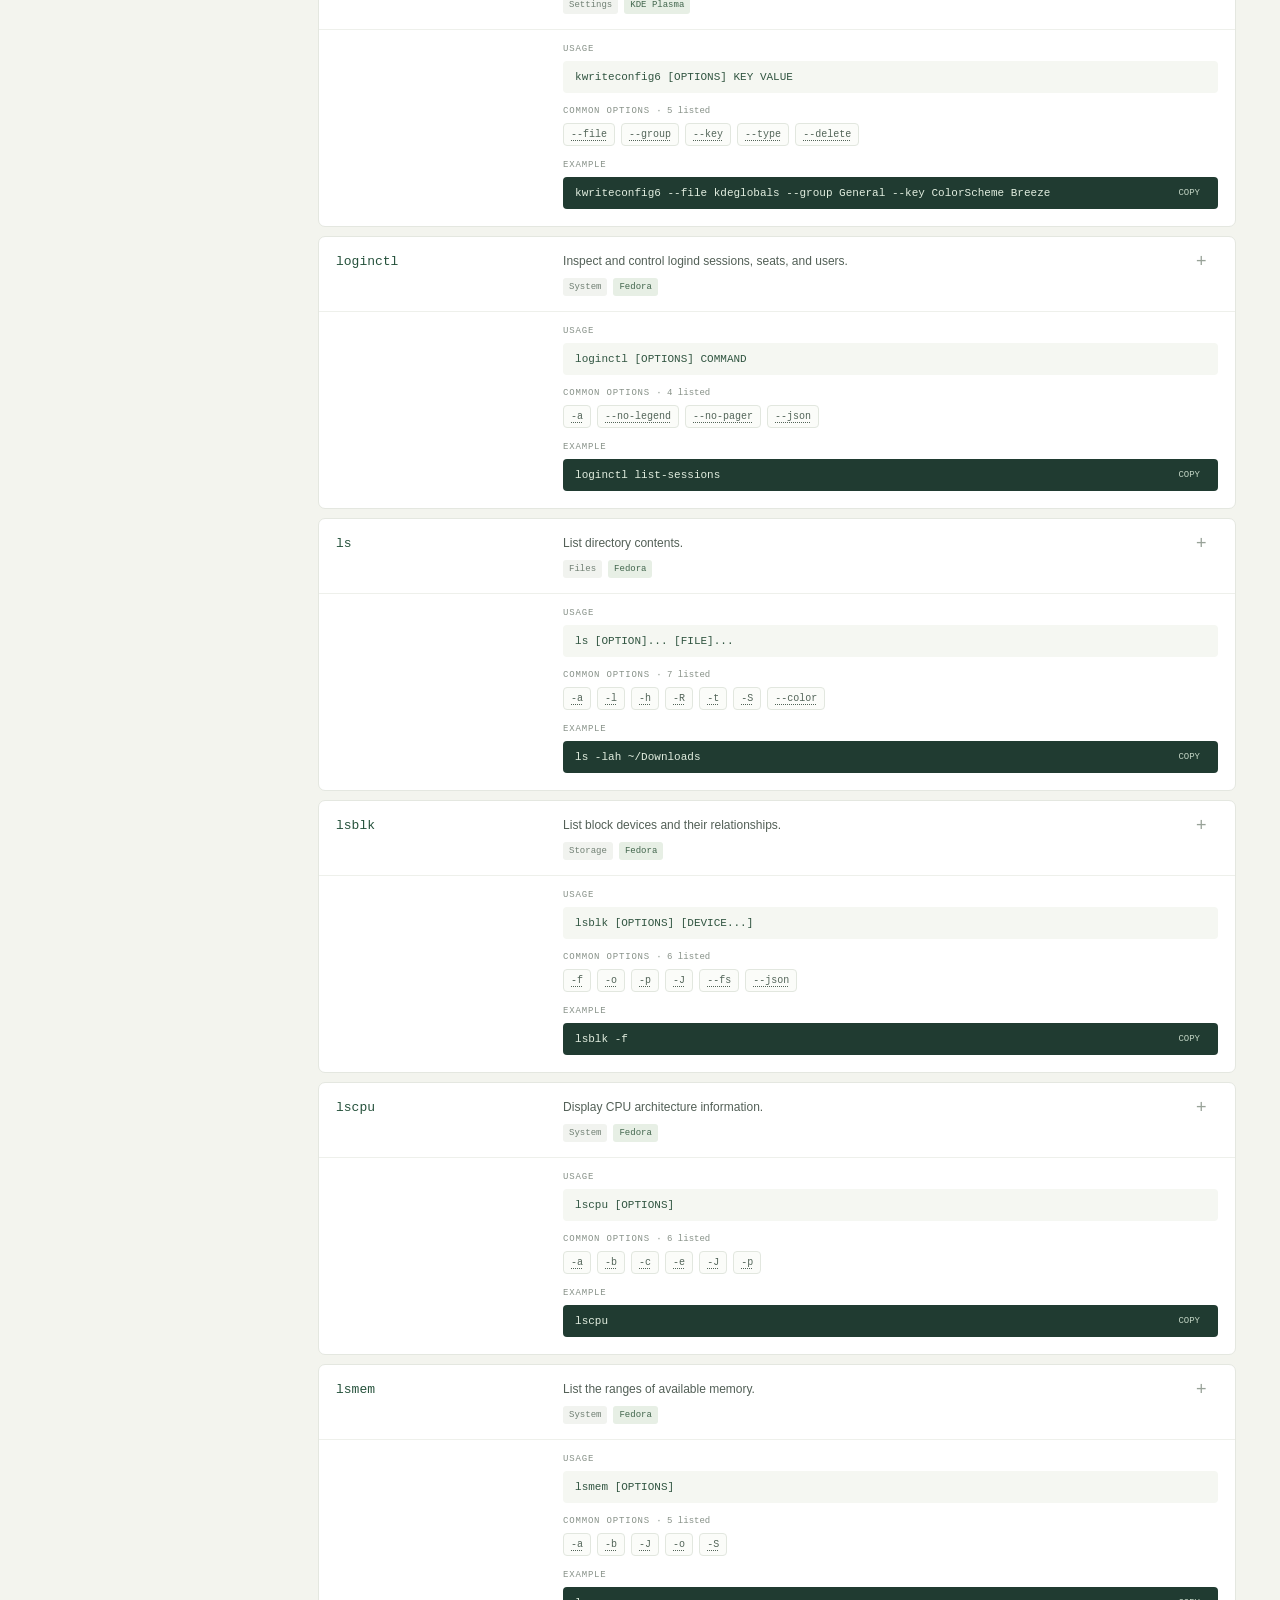
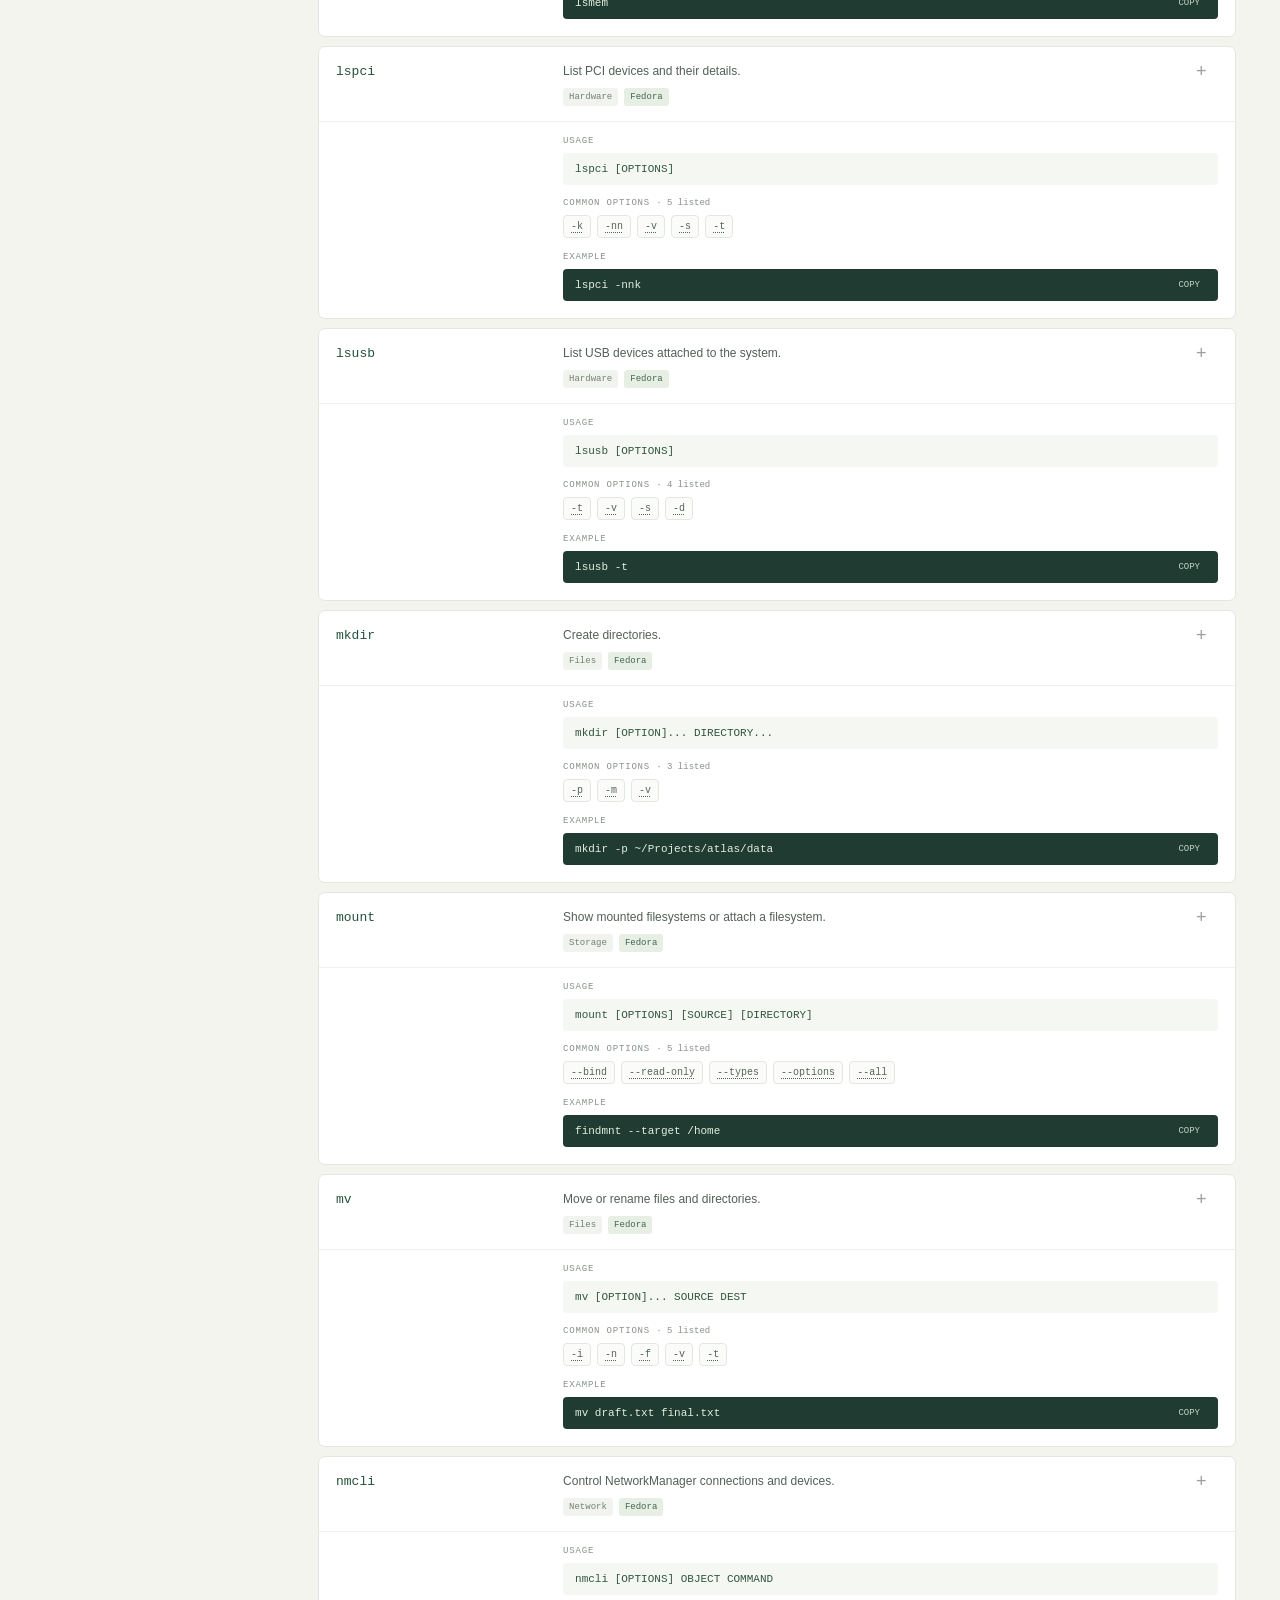
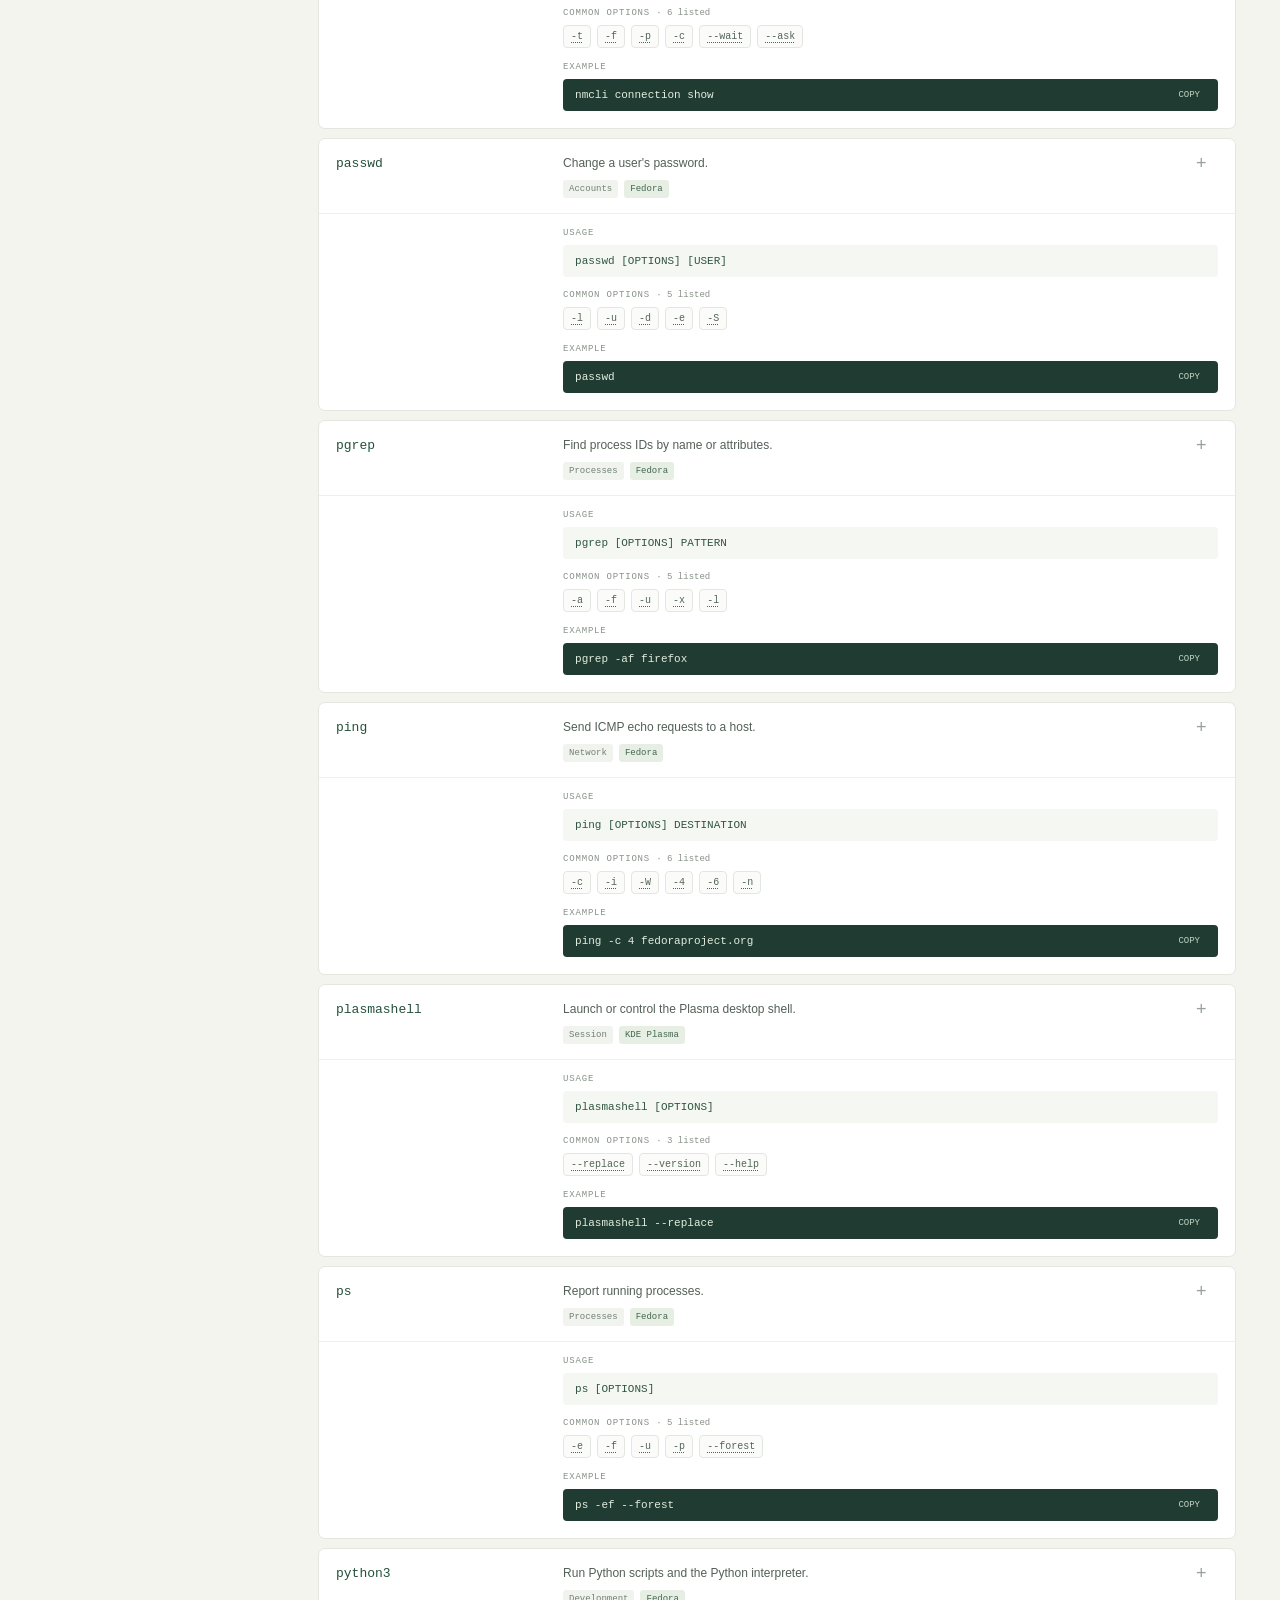
==== commit 2ce0ceef: "Refine responsive simulator link" ====
--- a/index.html
+++ b/index.html
@@ -10,7 +10,7 @@
 <body>
   <header class="topbar">
     <a class="brand" href="#" aria-label="Fedora Command Atlas home"><span class="brand-mark">F</span><span>FIELD NOTES <b>/ COMMAND ATLAS</b></span></a>
-    <div class="top-actions"><a class="simulator-link" href="simulator.html">PRACTICE TERMINAL <span>↗</span></a><button id="theme-toggle" class="theme-toggle" type="button" aria-pressed="false"><span class="theme-icon" aria-hidden="true">☾</span><span id="theme-label">DARK MODE</span></button><div class="offline"><i></i> OFFLINE READY</div></div>
+    <div class="top-actions"><a class="simulator-link" href="simulator.html" aria-label="Open the command practice simulator"><span class="simulator-glyph" aria-hidden="true">&gt;_</span><span class="simulator-label">SIMULATOR</span><span class="simulator-arrow" aria-hidden="true">↗</span></a><button id="theme-toggle" class="theme-toggle" type="button" aria-pressed="false"><span class="theme-icon" aria-hidden="true">☾</span><span id="theme-label">DARK MODE</span></button><div class="offline"><i></i> OFFLINE READY</div></div>
   </header>
   <main>
     <section class="intro">
--- a/styles.css
+++ b/styles.css
@@ -8,5 +8,5 @@
 /* Option explanations appear on hover and keyboard focus. */
 .command-card{overflow:visible}.flag{position:relative;cursor:help;text-decoration:underline;text-decoration-style:dotted;text-underline-offset:3px}.flag::after{content:attr(data-tooltip);position:absolute;left:50%;bottom:calc(100% + 10px);transform:translate(-50%,4px);z-index:20;width:max-content;max-width:min(300px,75vw);padding:9px 11px;border:1px solid #bdcbbc;border-radius:5px;background:#182b26;color:#f0f5ed;font:11px/1.5 var(--sans);text-align:left;white-space:normal;box-shadow:0 5px 18px #14231a33;opacity:0;visibility:hidden;pointer-events:none;transition:opacity .12s ease,transform .12s ease}.flag::before{content:"";position:absolute;left:50%;bottom:calc(100% + 4px);transform:translate(-50%,4px);z-index:21;border:6px solid transparent;border-top-color:#182b26;opacity:0;visibility:hidden;transition:opacity .12s ease,transform .12s ease}.flag:hover::after,.flag:focus-visible::after,.flag:hover::before,.flag:focus-visible::before{opacity:1;visibility:visible;transform:translate(-50%,0)}.flag:focus-visible{outline:2px solid var(--green);outline-offset:2px}body[data-theme="terminal"] .flag::after{background:#d6ffd4;color:#0a140b;border-color:#7be783;box-shadow:0 5px 20px #000a}body[data-theme="terminal"] .flag::before{border-top-color:#d6ffd4}
 
-.simulator-link{font:10px var(--mono);letter-spacing:.06em;color:var(--green);text-decoration:none}.simulator-link span{margin-left:4px;color:#849586}.simulator-link:hover{text-decoration:underline;text-underline-offset:4px}body[data-theme="terminal"] .simulator-link{color:#a1f8a5}body[data-theme="terminal"] .simulator-link span{color:#e4bf61}@media(max-width:760px){.top-actions{gap:10px}.simulator-link{font-size:9px}}
-@media(max-width:600px){.offline{display:none}}
+.simulator-link{display:inline-flex;align-items:center;gap:7px;padding:8px 10px;border:1px solid var(--line);border-radius:5px;color:var(--green);text-decoration:none;font:9px var(--mono);letter-spacing:.07em;white-space:nowrap;transition:background .15s,border-color .15s}.simulator-link:hover{background:#e9ece5;border-color:#bdcbbc}.simulator-link .simulator-glyph{margin:0;color:var(--green);font-size:11px;font-weight:500}.simulator-link .simulator-arrow{margin:0;color:#849586;font-size:10px}body[data-theme="terminal"] .simulator-link{color:#a1f8a5;border-color:#35503a}body[data-theme="terminal"] .simulator-link:hover{background:#142218;border-color:#4b8151}body[data-theme="terminal"] .simulator-glyph{color:#a1f8a5}body[data-theme="terminal"] .simulator-arrow{color:#e4bf61}@media(max-width:760px){.top-actions{gap:10px}.simulator-link{font-size:9px}}
+@media(max-width:600px){.offline{display:none}.simulator-link{padding:7px 8px;gap:5px;font-size:8px}.brand{font-size:9px;letter-spacing:.08em;gap:8px}}@media(max-width:390px){.simulator-label,.simulator-arrow,.theme-toggle #theme-label{display:none}.simulator-link{width:31px;height:31px;justify-content:center;padding:0}.simulator-glyph{font-size:12px}.theme-toggle{width:31px;height:31px;justify-content:center;padding:0}.brand{font-size:8px;gap:6px}.top-actions{gap:6px}}
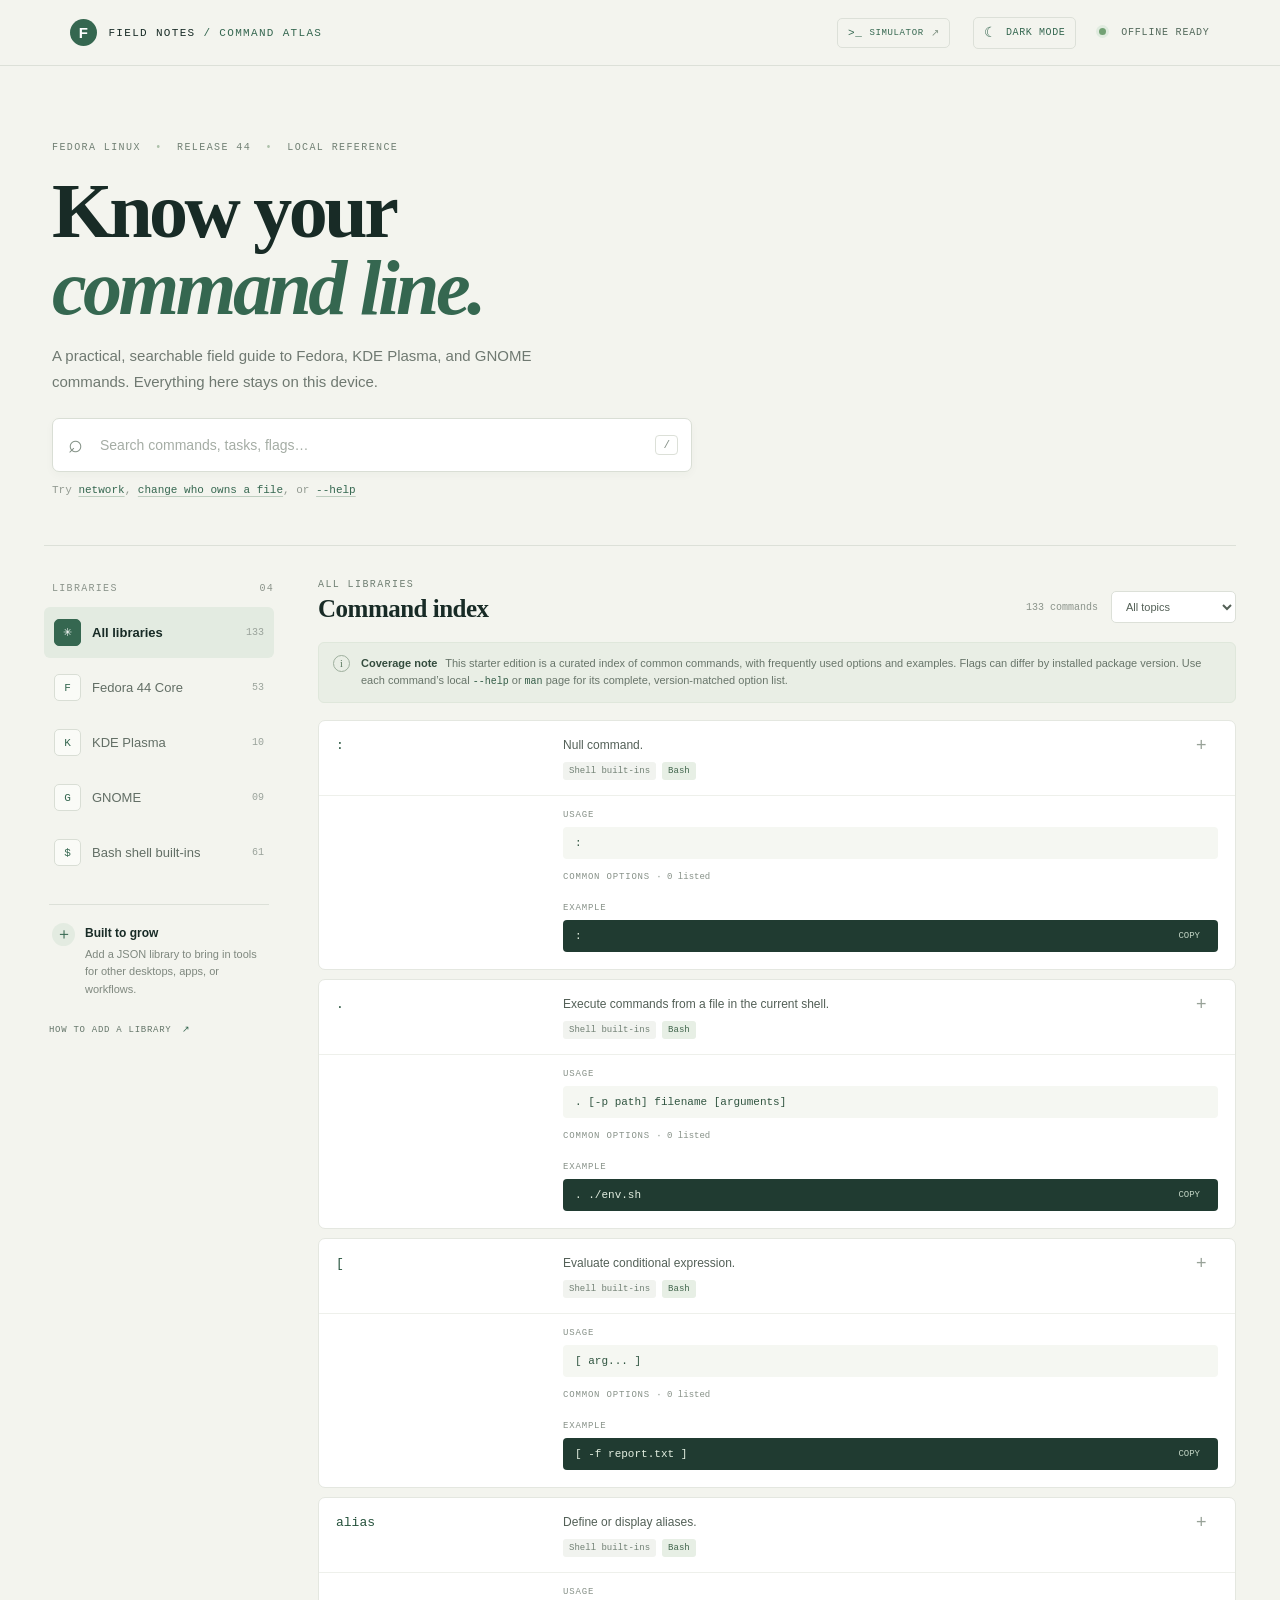
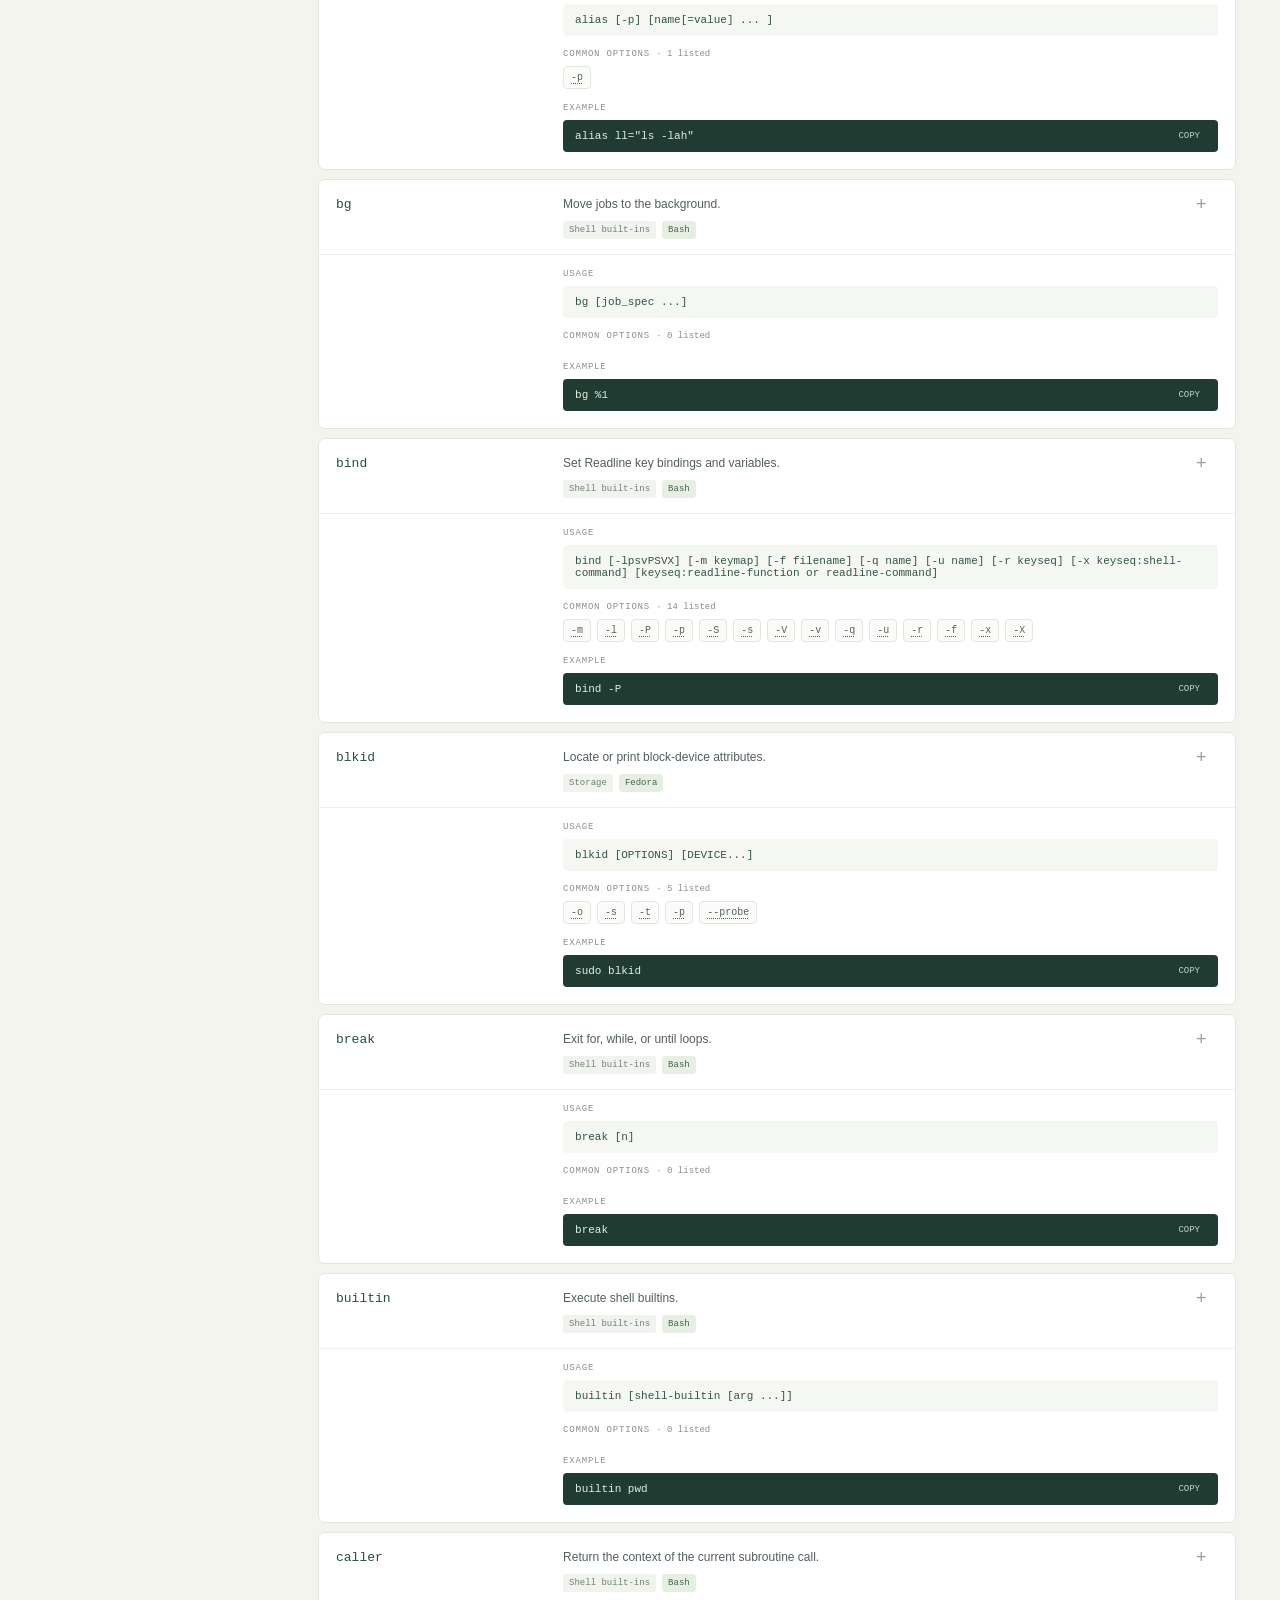
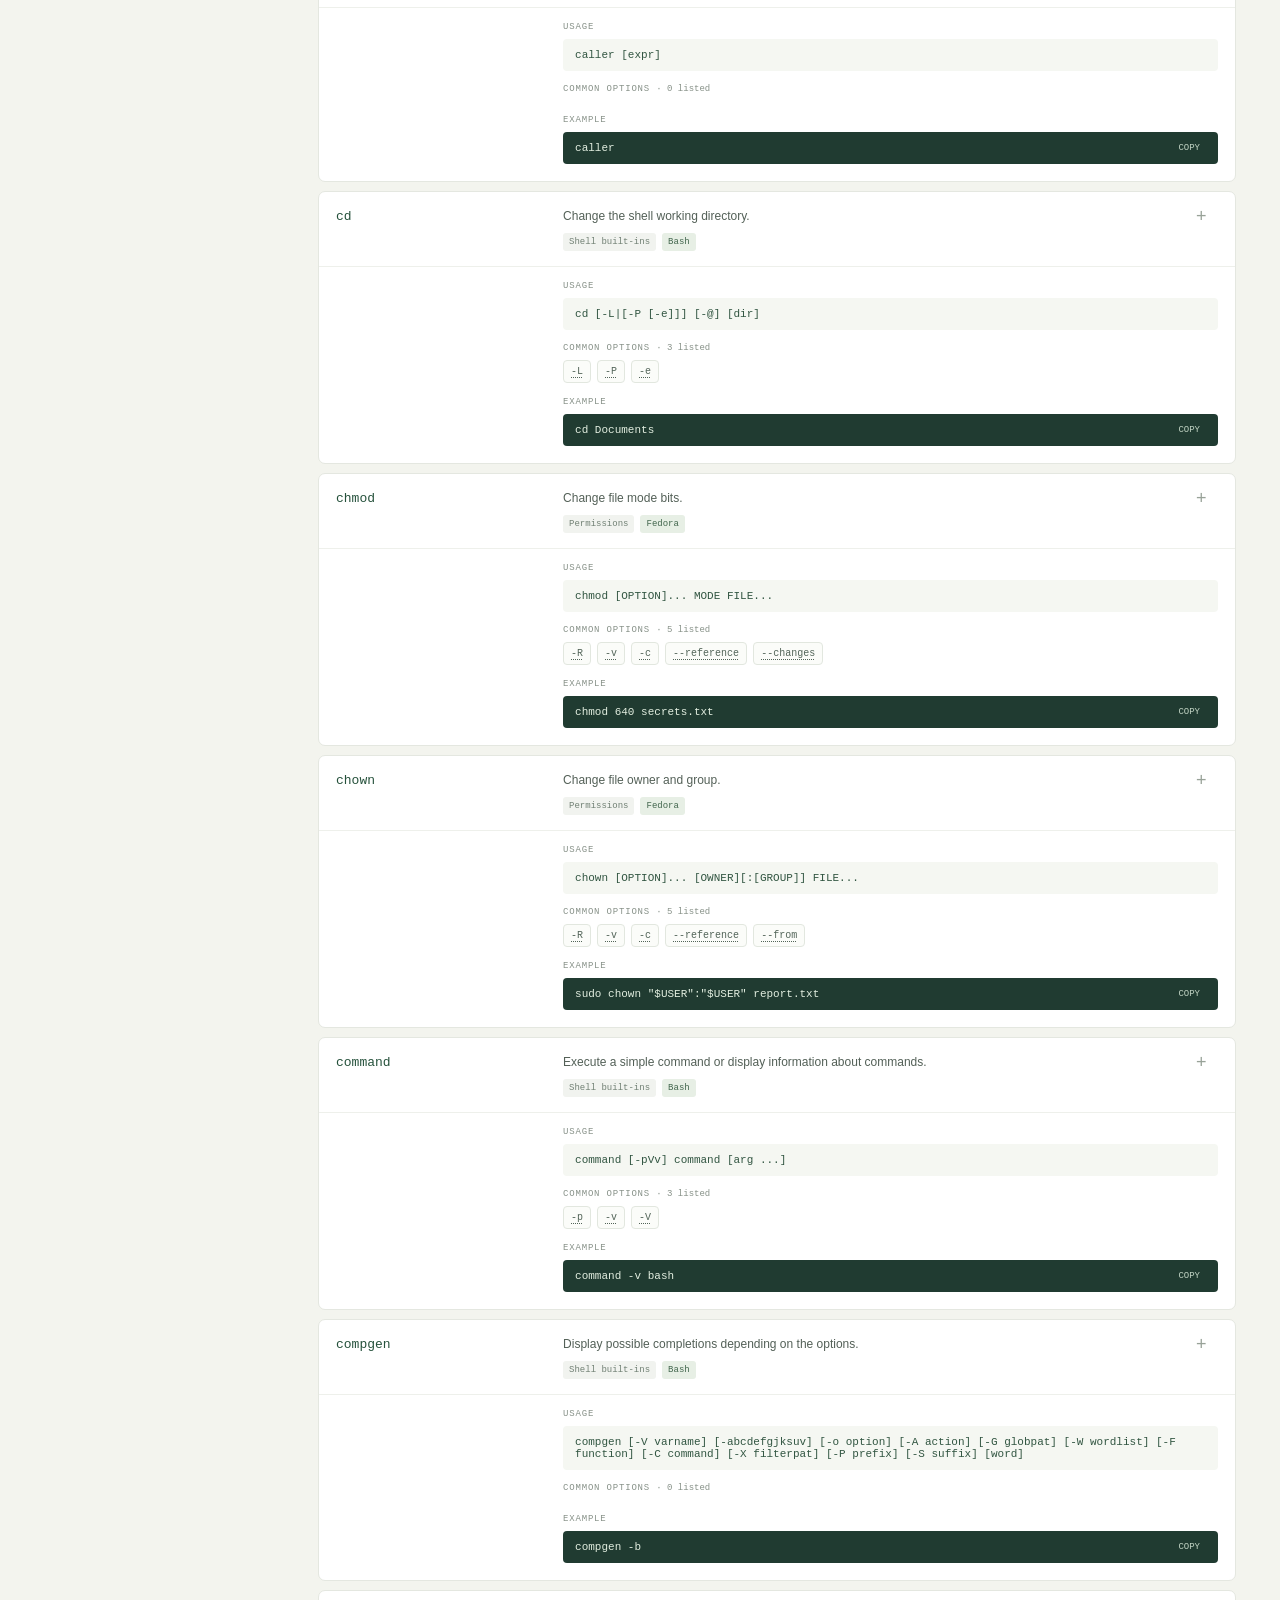
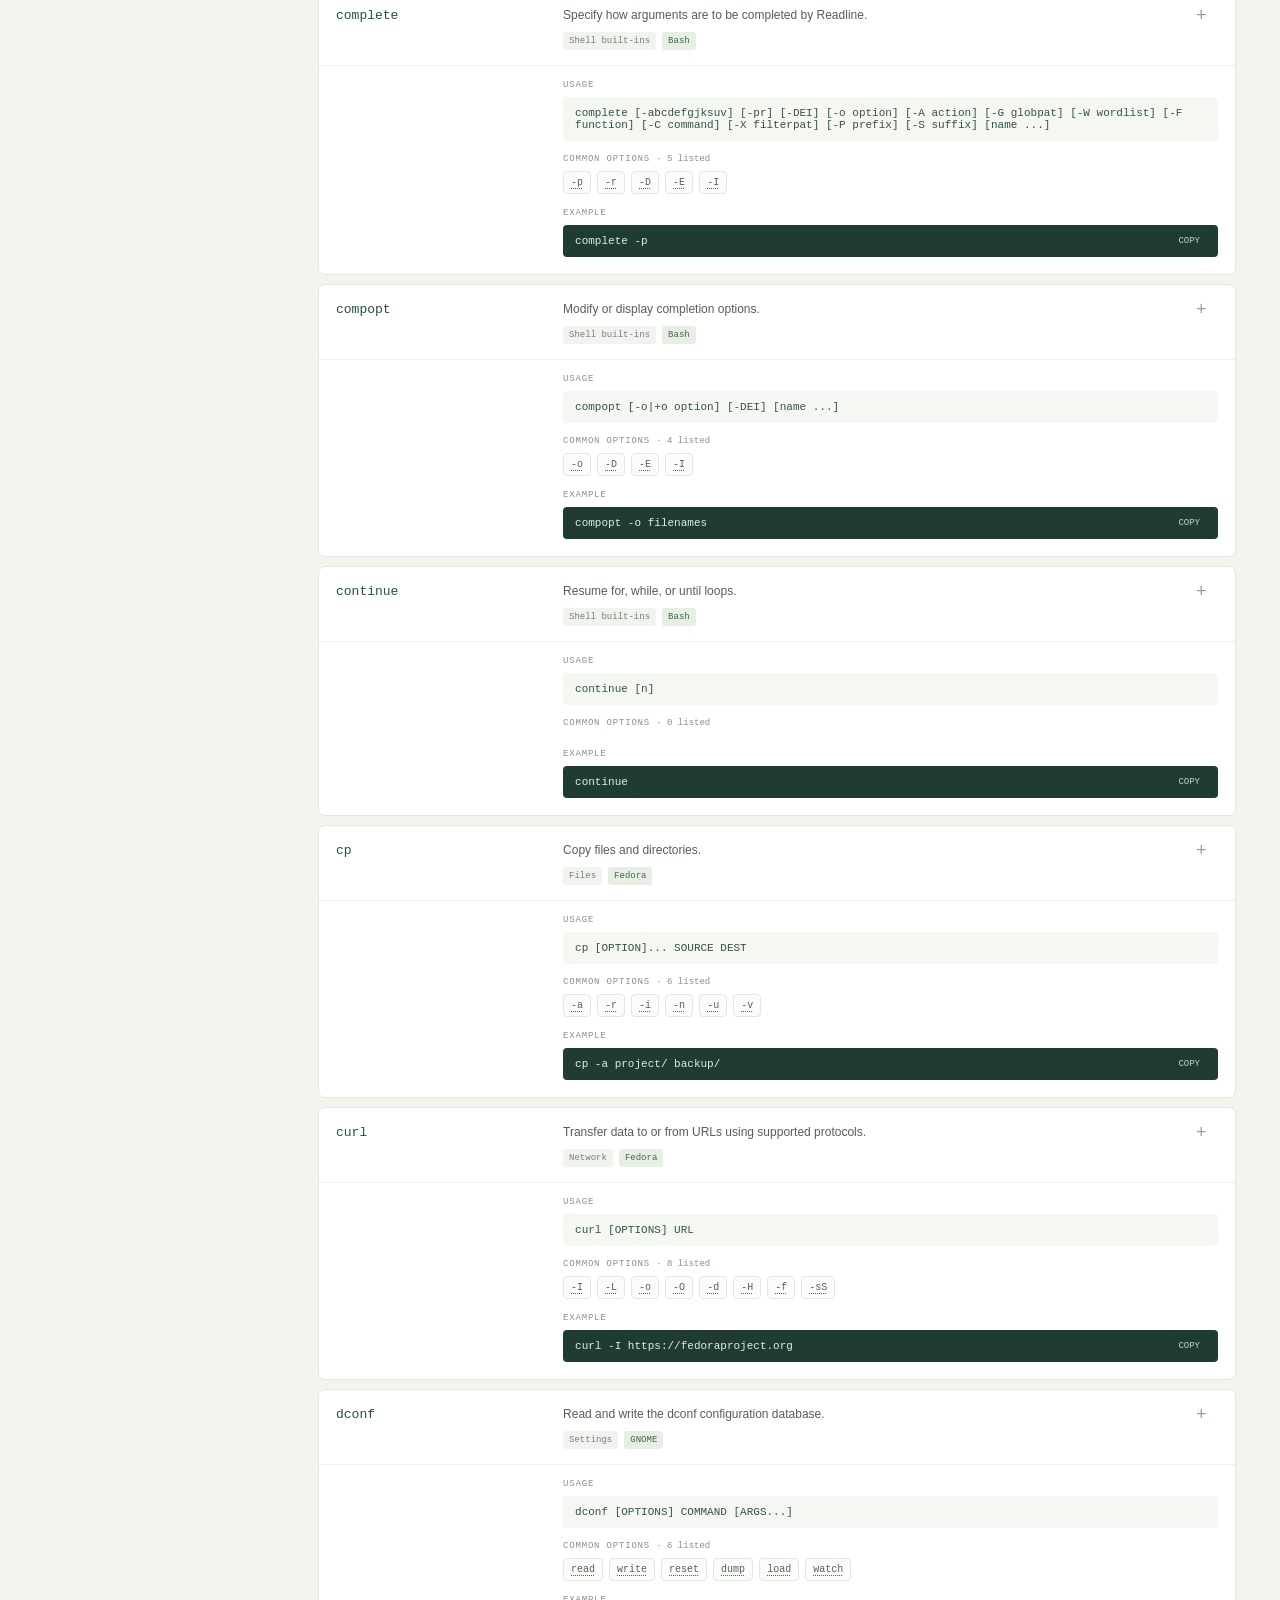
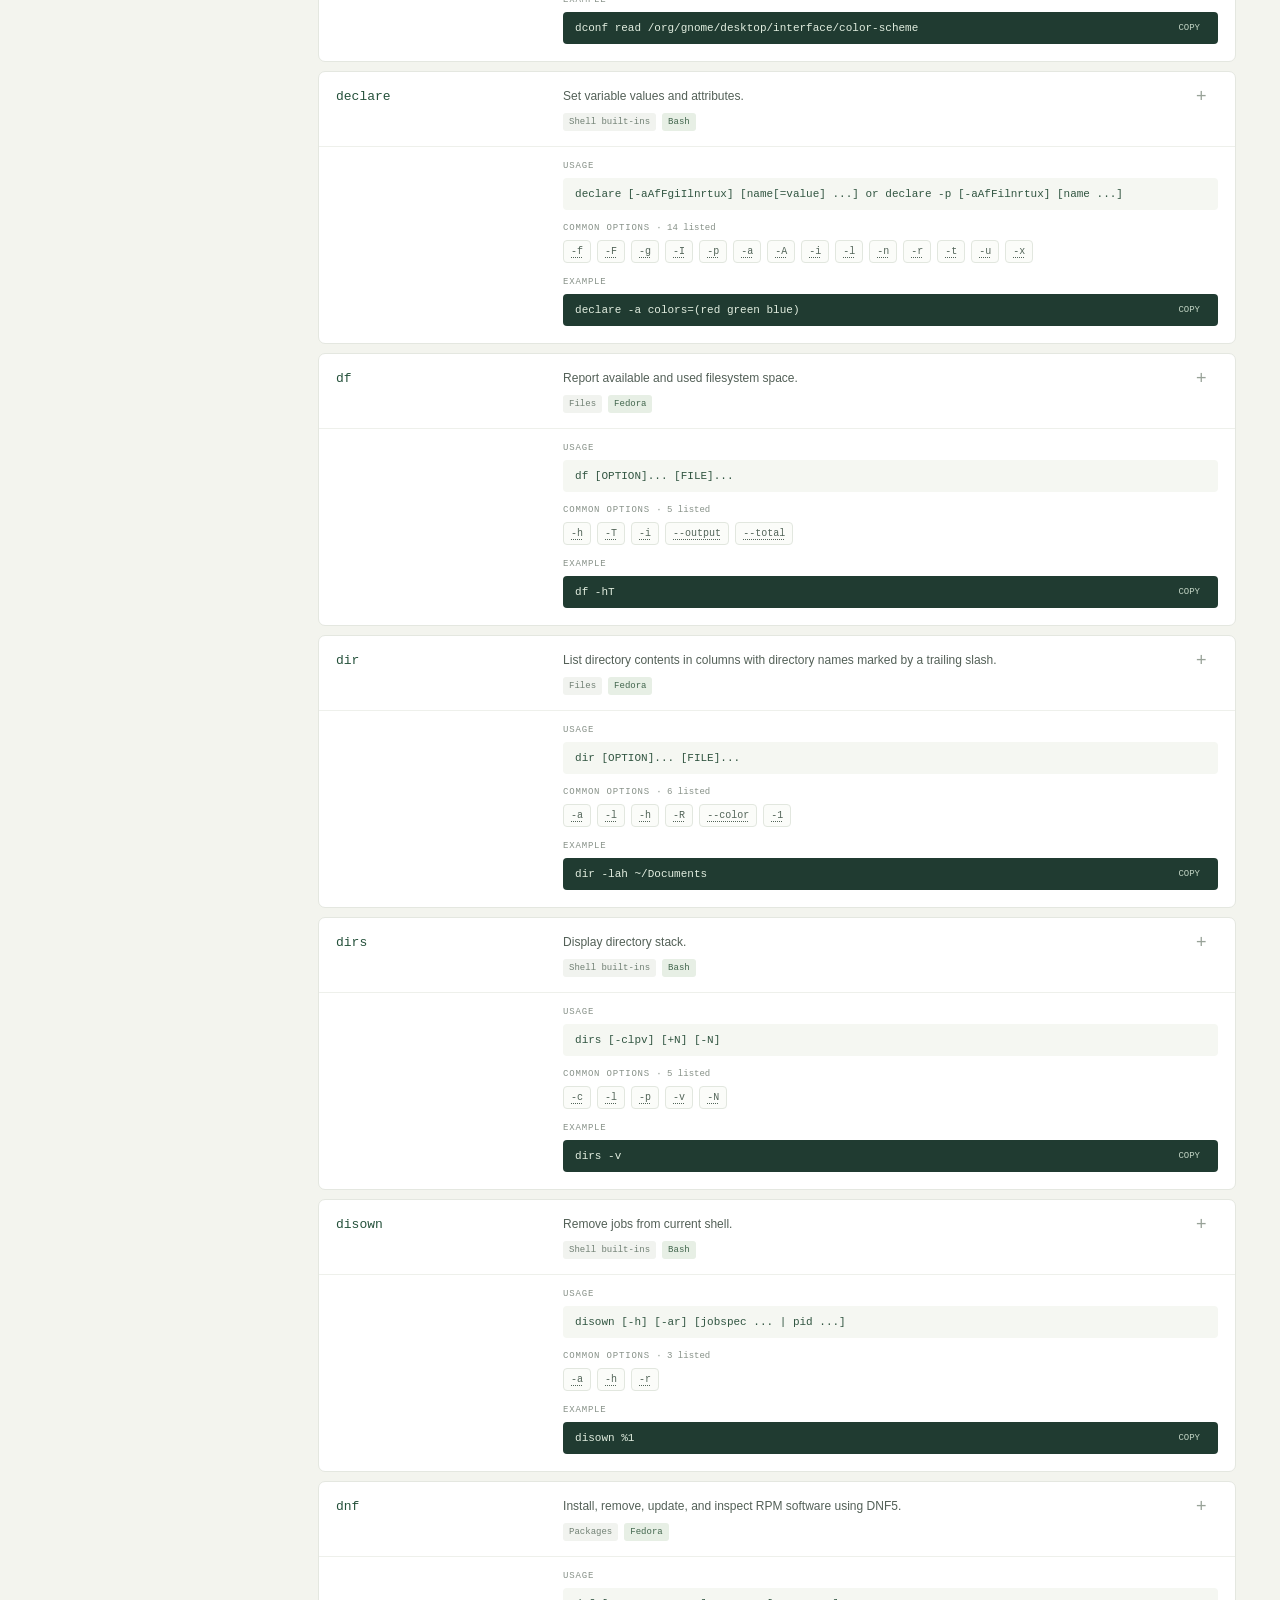
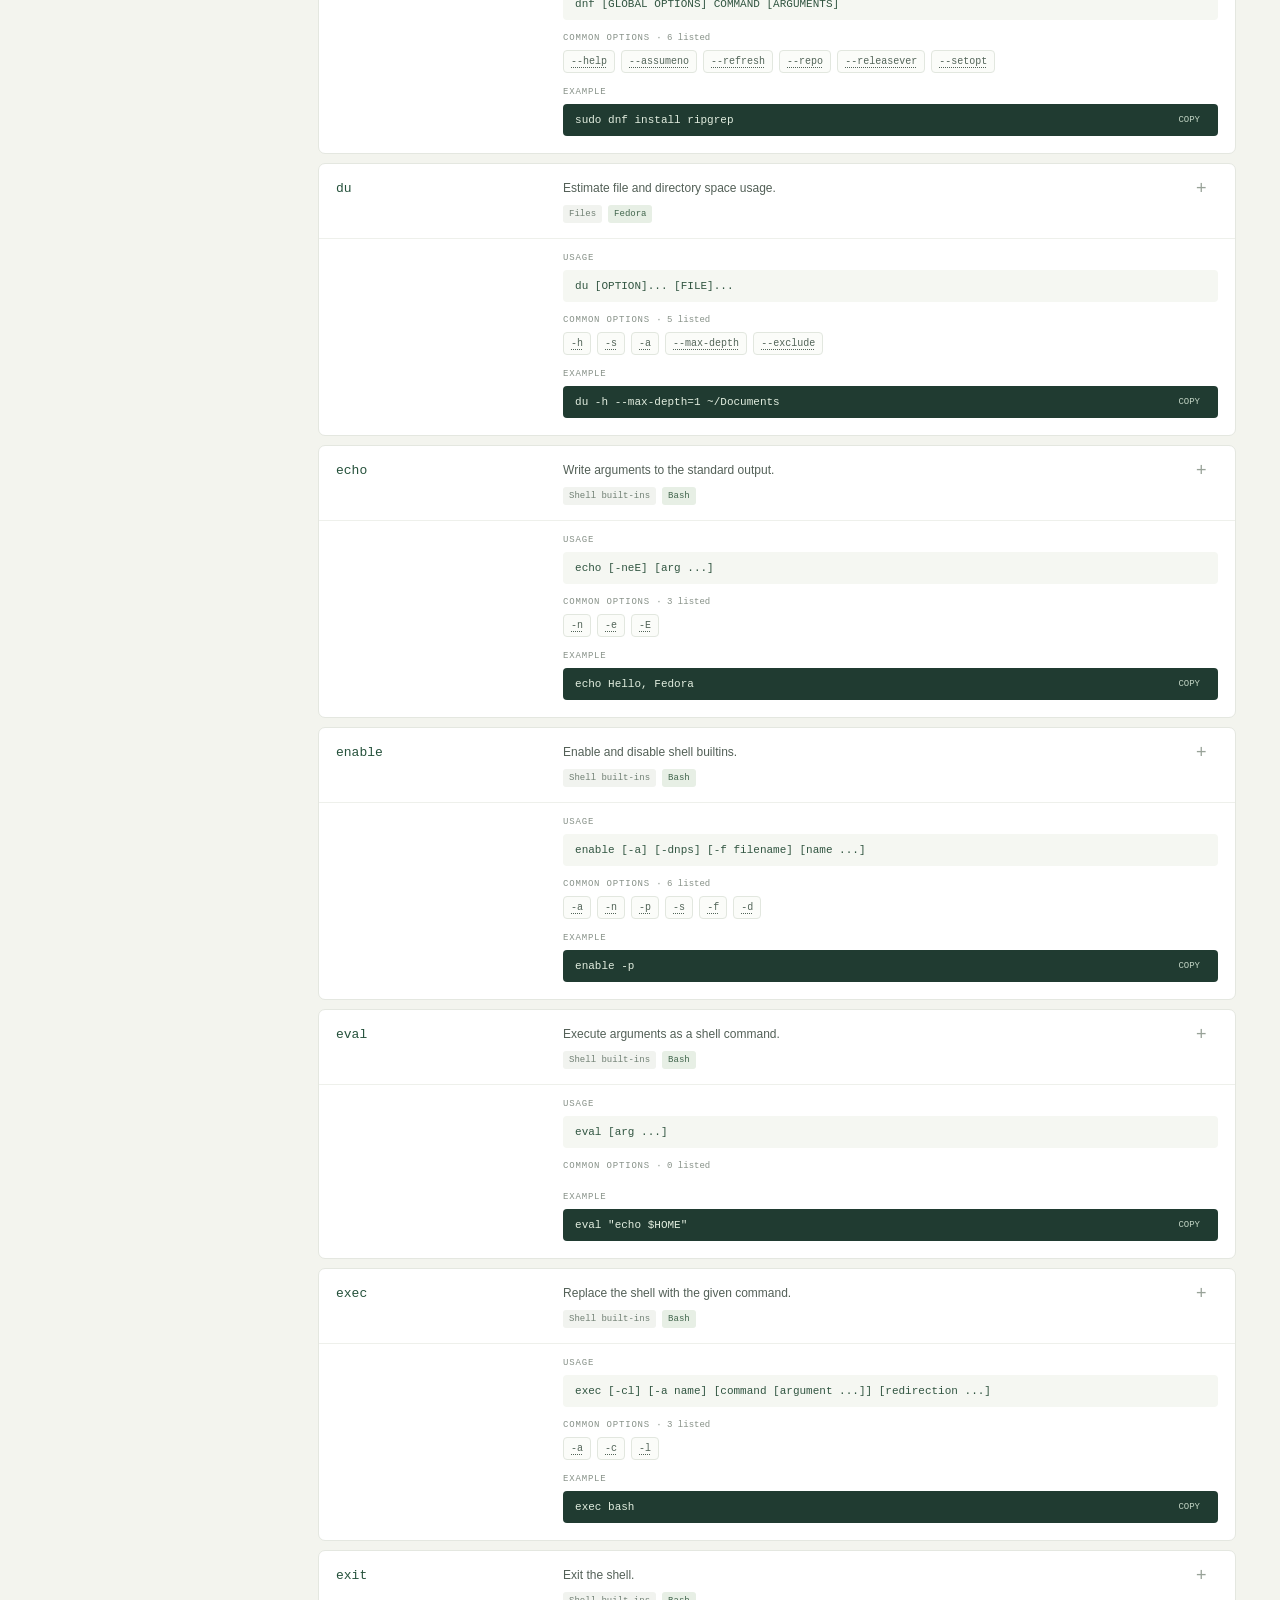
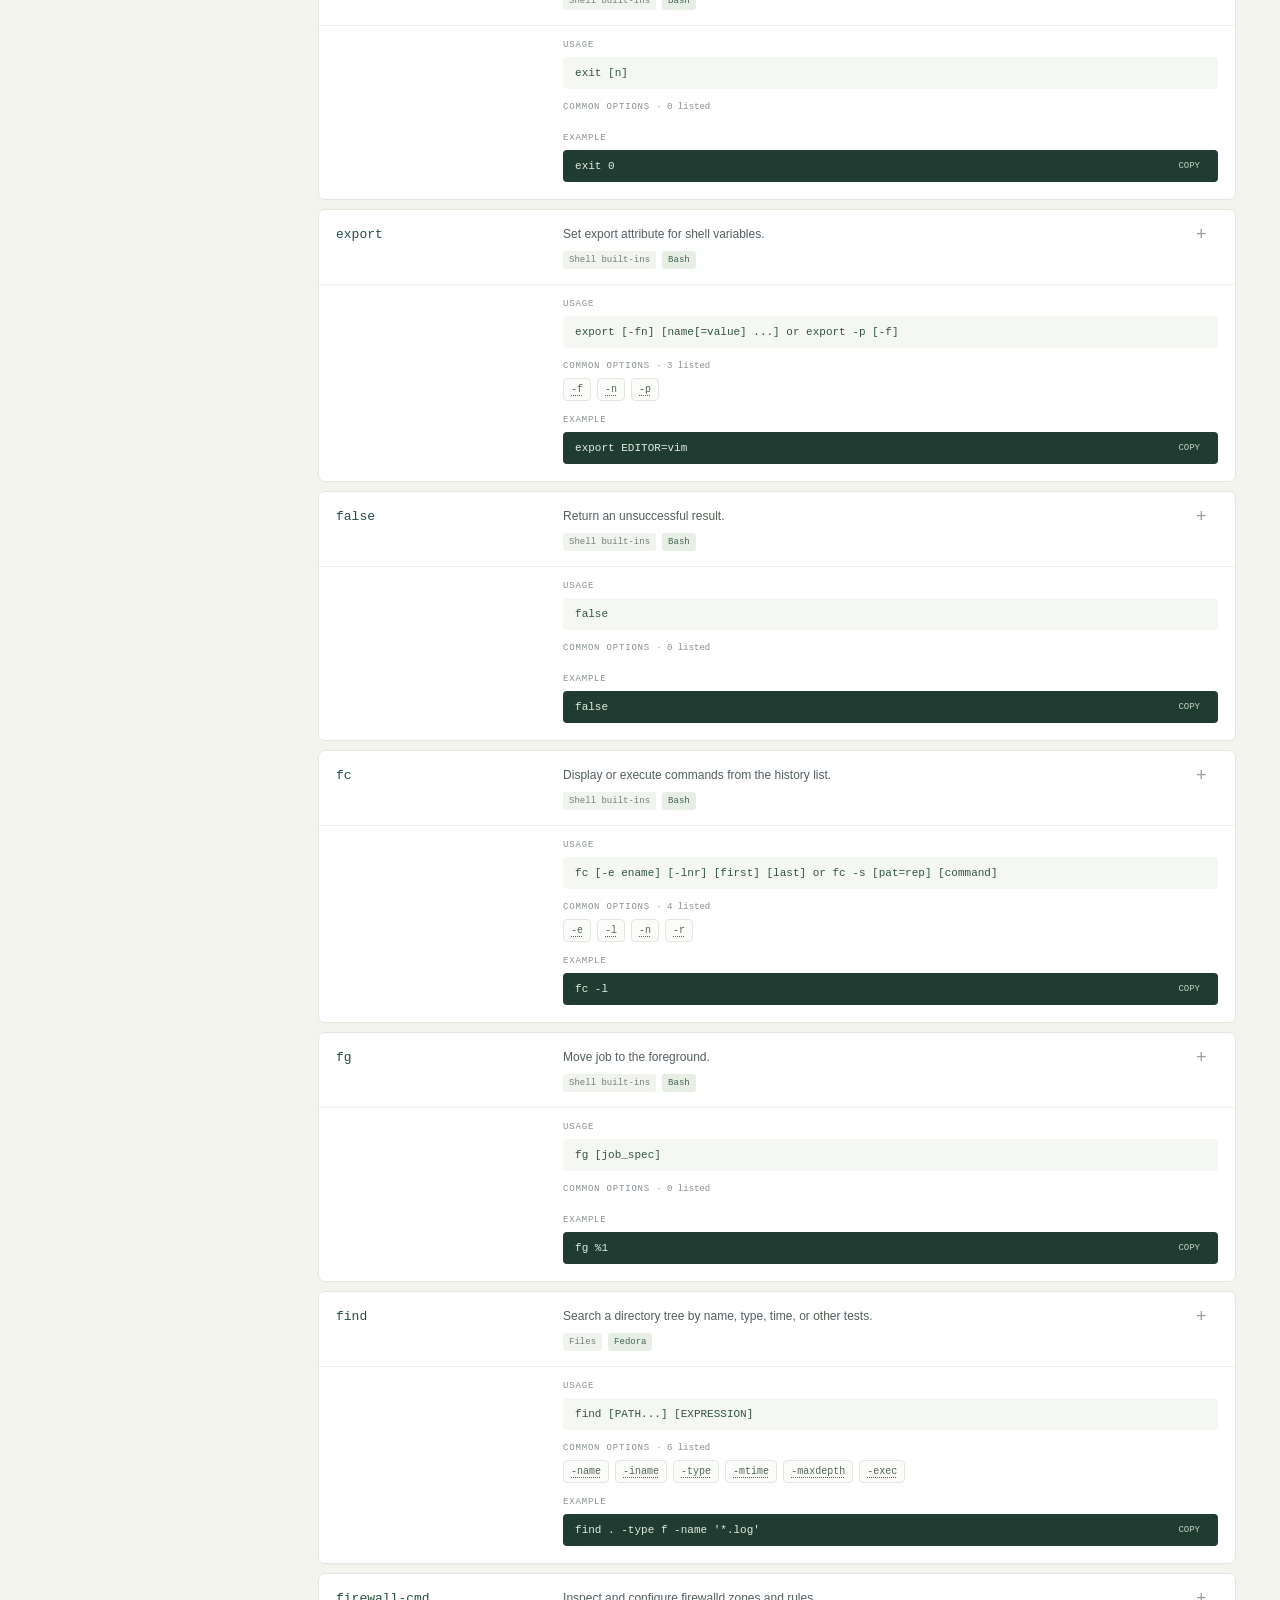
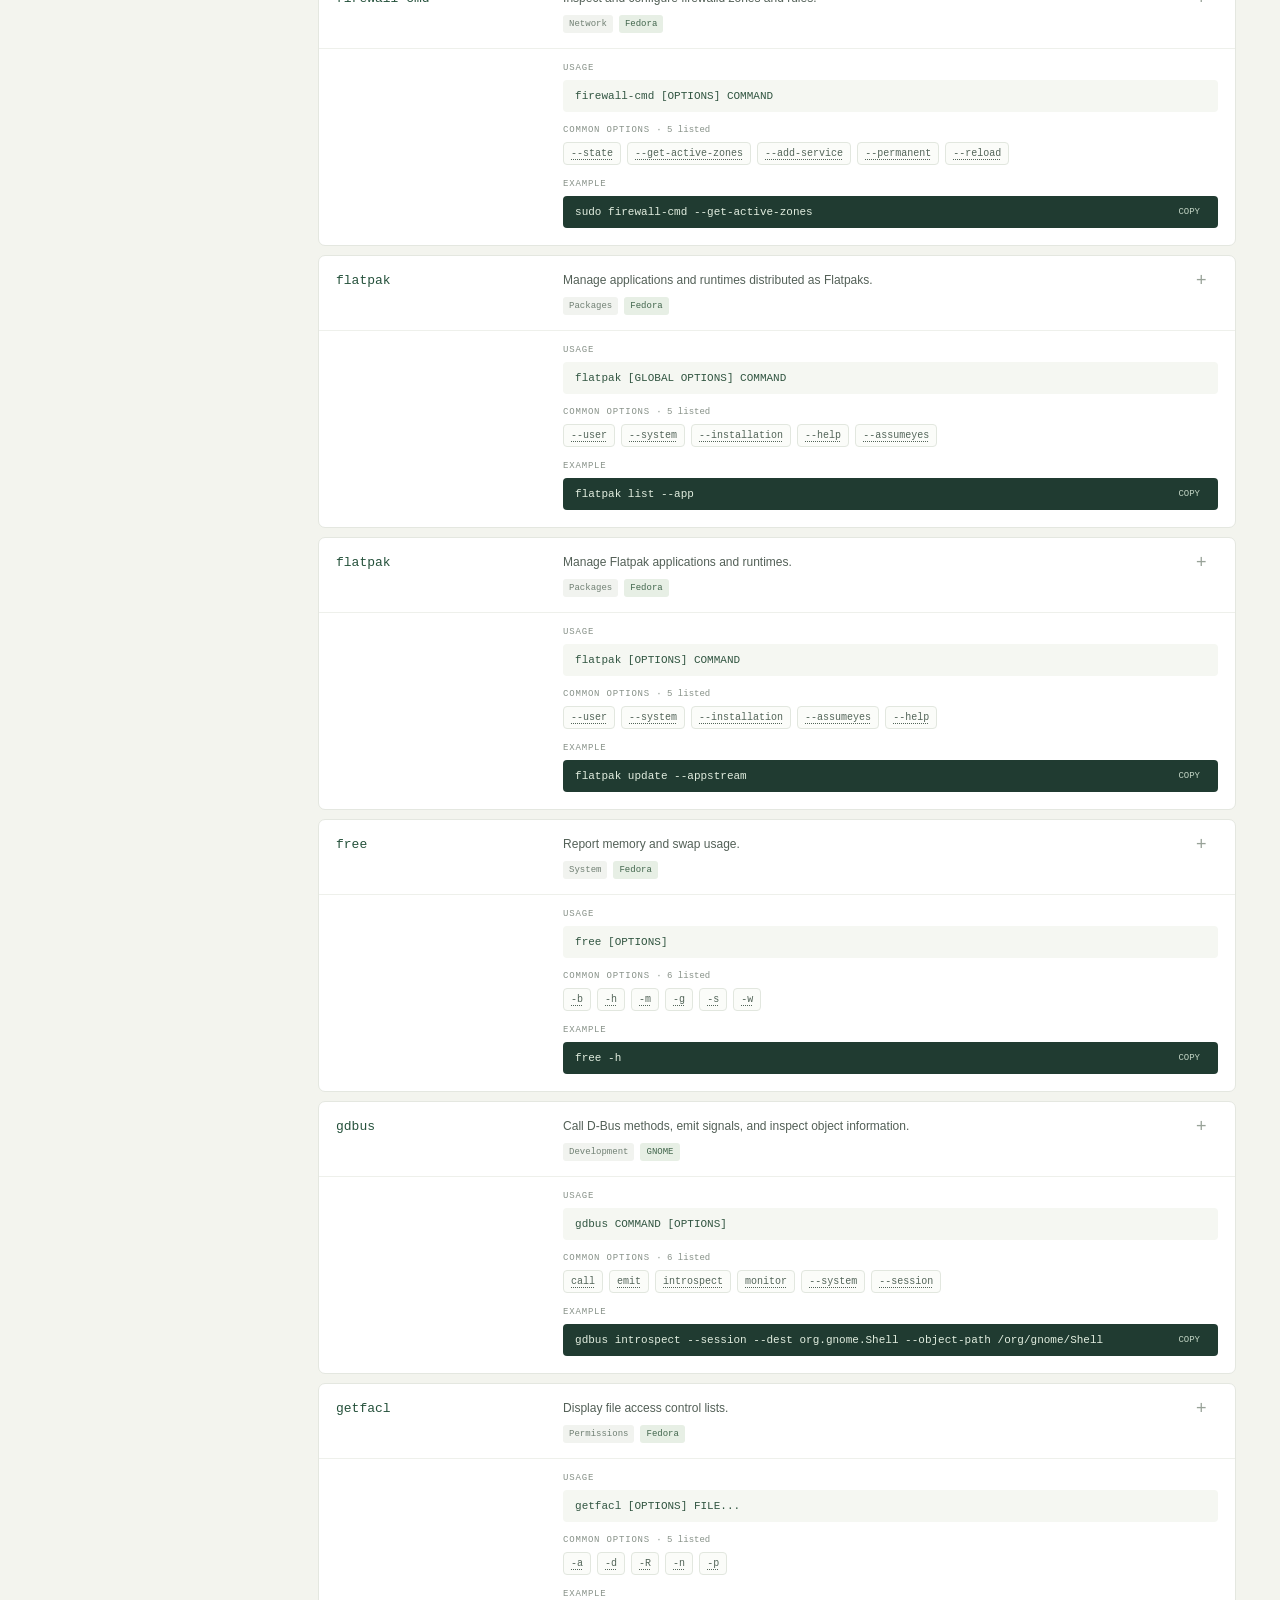
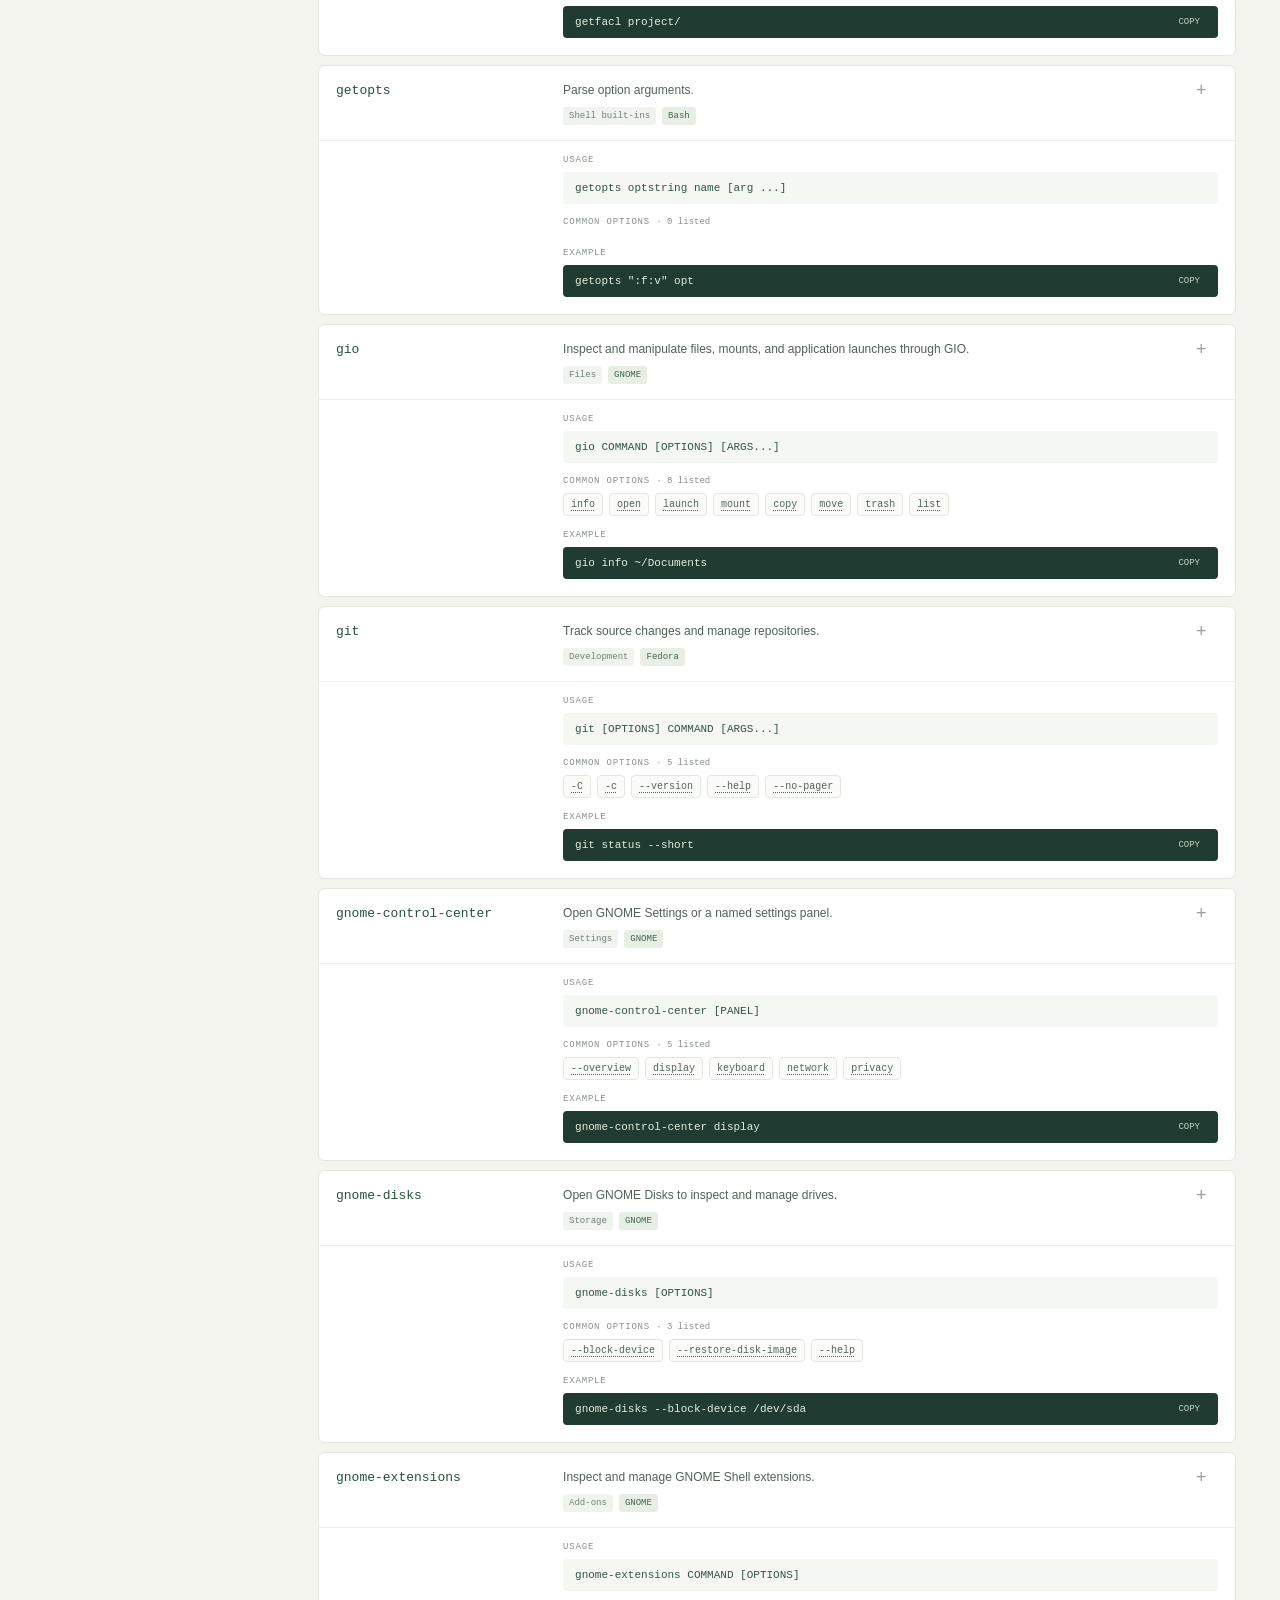
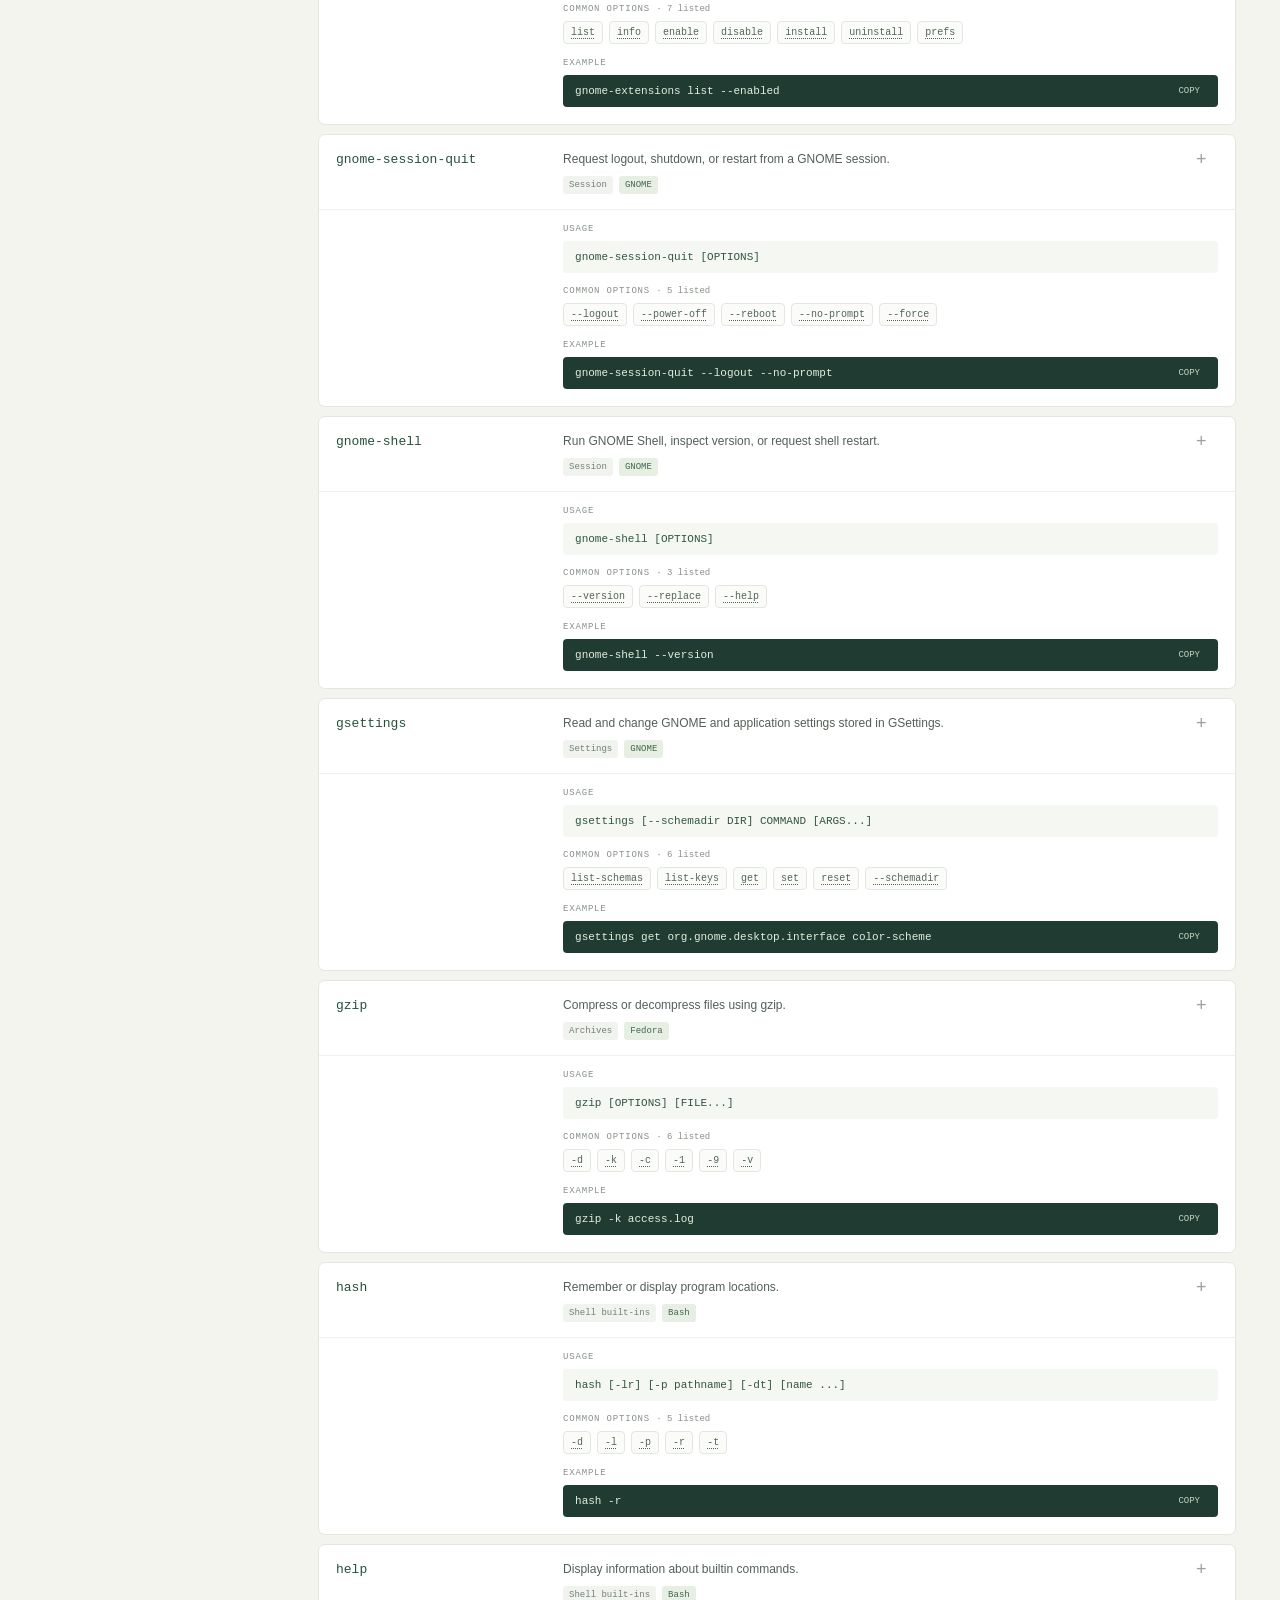
==== commit cc1c4d5e: "Add matching Atlas favicon" ====
--- a/index.html
+++ b/index.html
@@ -5,6 +5,8 @@
   <meta name="viewport" content="width=device-width,initial-scale=1">
   <meta name="theme-color" content="#f3f4ee">
   <title>Fedora Command Atlas</title>
+  <link rel="icon" href="assets/atlas-icon.ico" sizes="any">
+  <link rel="icon" type="image/png" href="assets/atlas-icon.png">
   <link rel="stylesheet" href="styles.css">
 </head>
 <body>
